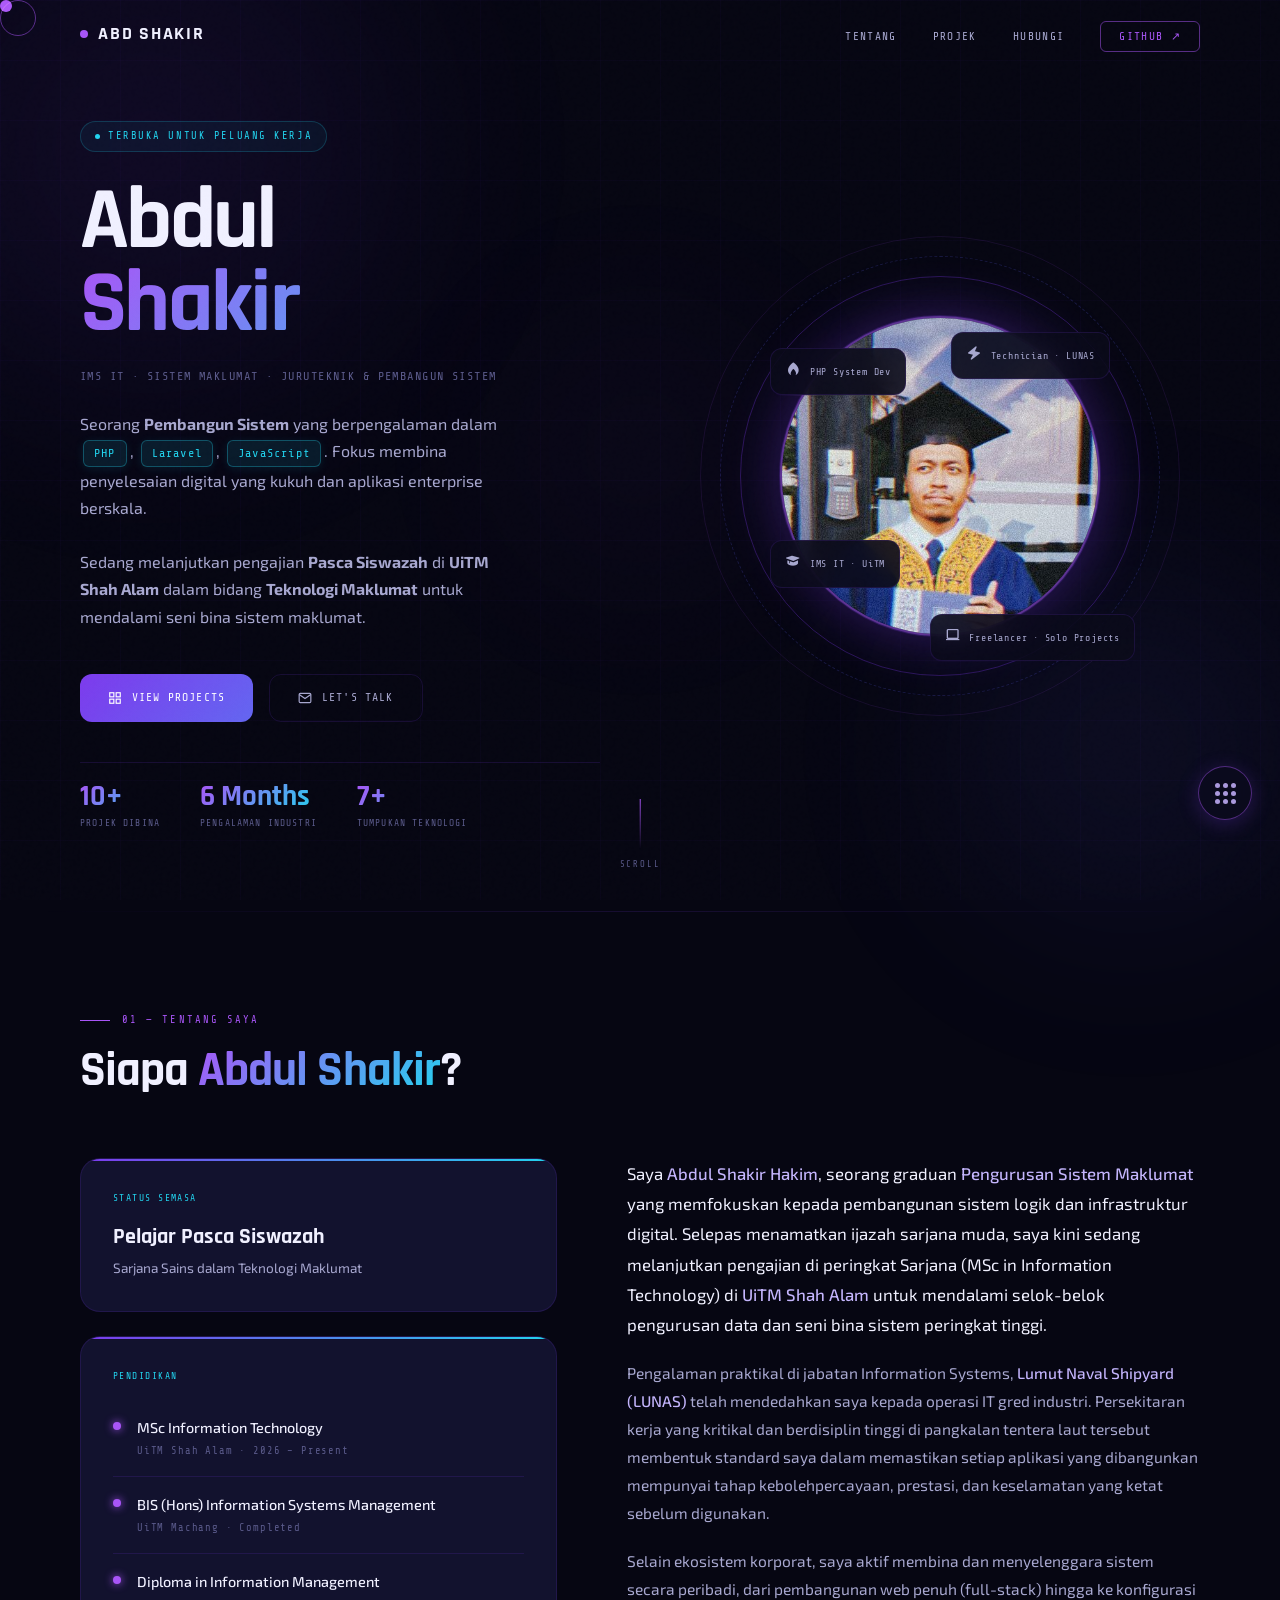
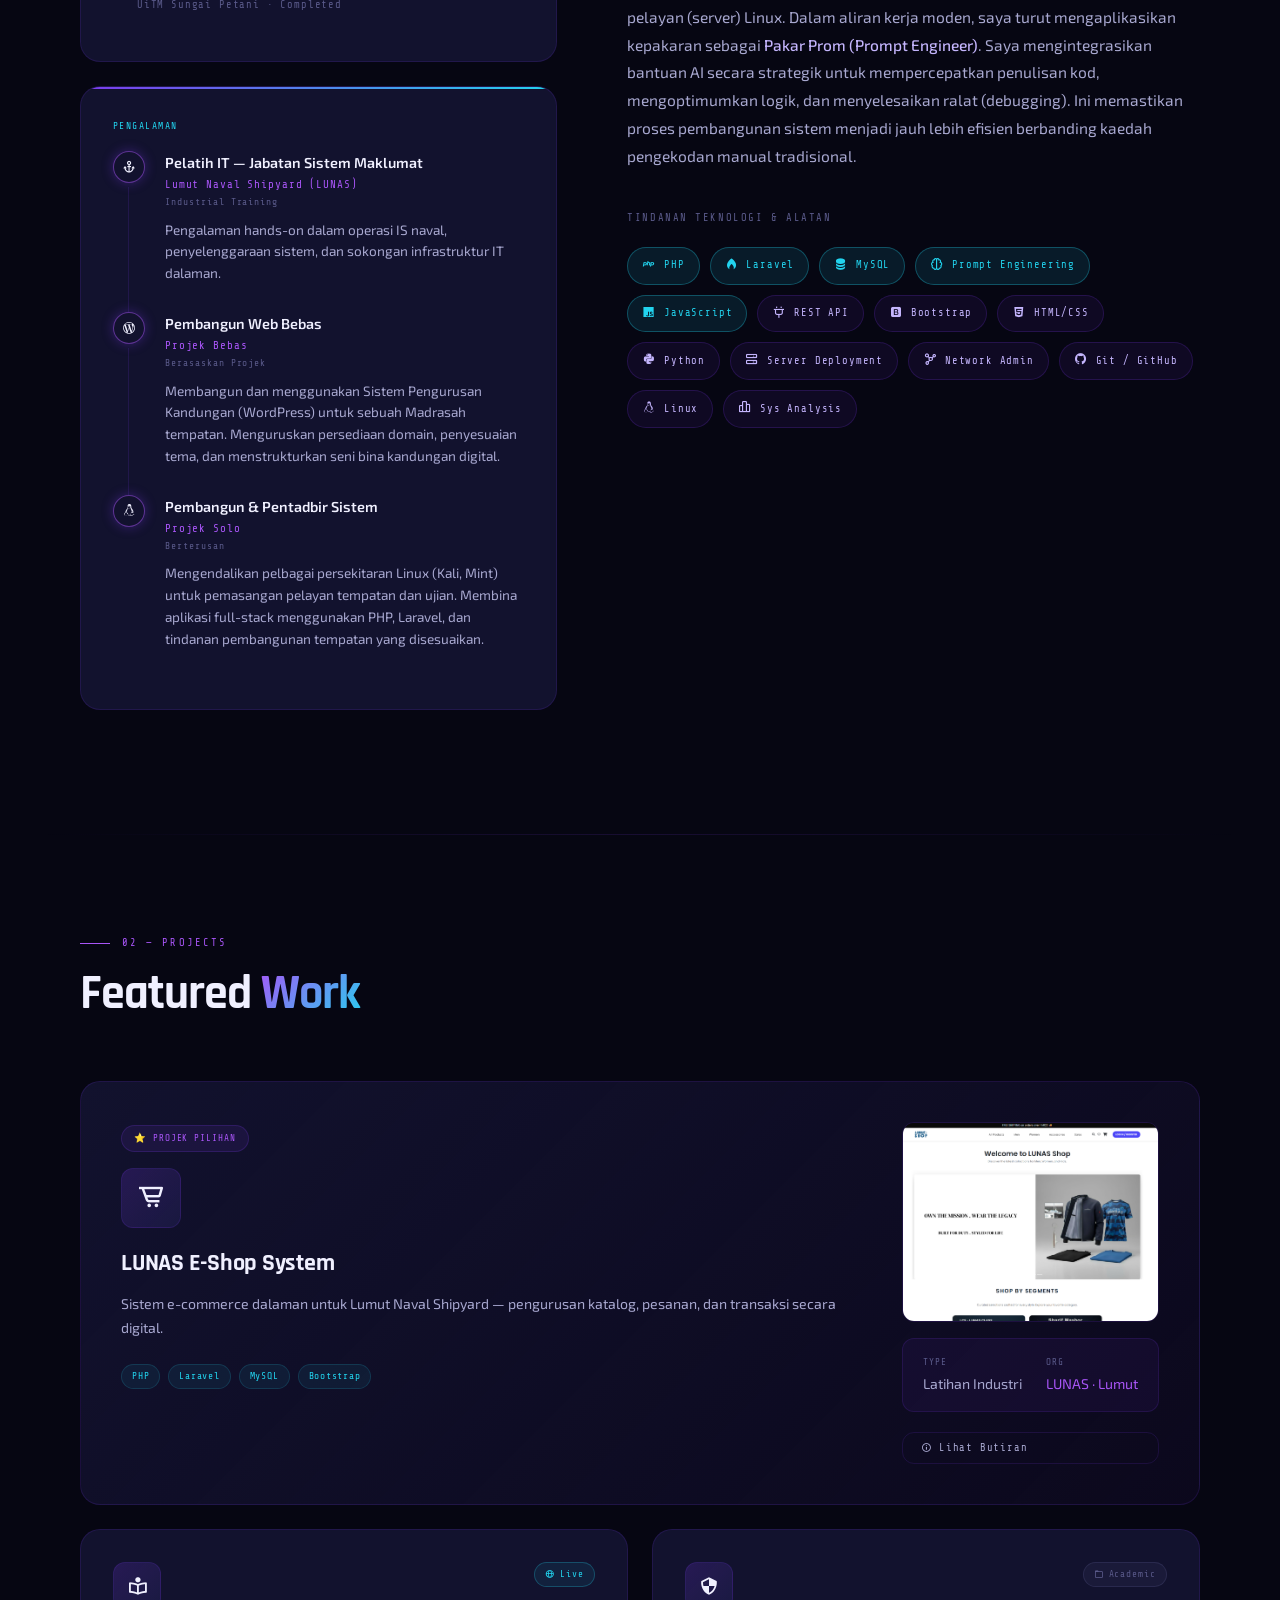
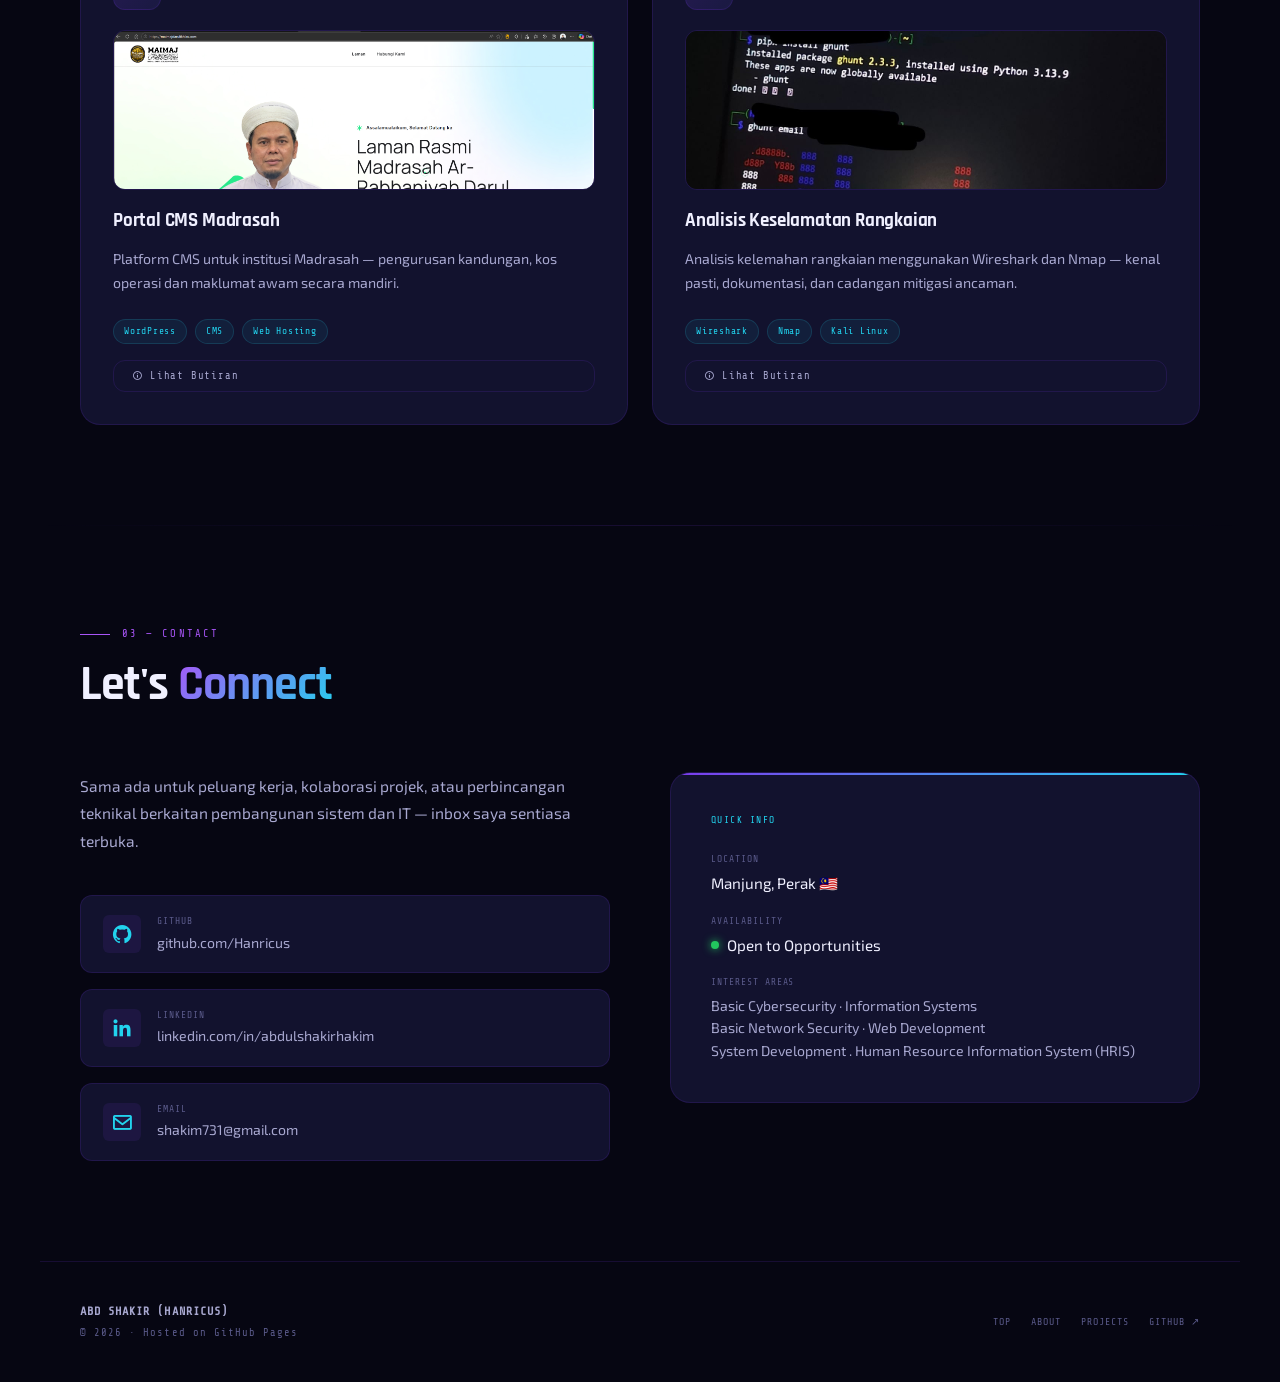
==== index.html @ 743b6e1f "still minor" ====
<!DOCTYPE html>
<html lang="ms">
<head>
  <meta charset="UTF-8" />
  <meta name="viewport" content="width=device-width, initial-scale=1.0" />
  <meta name="description" content="Abd Shakir — MSc IT Graduate, Information Systems Management." />
  <meta name="theme-color" content="#7c3aed" />

  <title>Abd Shakir | Portfolio</title>

  <!-- Fonts -->
  <link rel="preconnect" href="https://fonts.googleapis.com" />
  <link rel="preconnect" href="https://fonts.gstatic.com" crossorigin />
  <link href='https://unpkg.com/boxicons@2.1.4/css/boxicons.min.css' rel='stylesheet'>

  <!-- Stylesheet -->
  <link rel="stylesheet" href="css/style.css" />
</head>
<body>

  <!-- Custom Cursor -->
  <div class="cursor"         aria-hidden="true"></div>
  <div class="cursor-follower" aria-hidden="true"></div>

  <!-- Ambient Background -->
  <div class="bg-ambient" aria-hidden="true">
    <div class="orb orb-1"></div>
    <div class="orb orb-2"></div>
    <div class="orb orb-3"></div>
  </div>
  <div class="grid-lines" aria-hidden="true"></div>

  <!-- Particle Canvas -->
  <canvas id="particle-canvas"
          style="position:fixed;inset:0;pointer-events:none;z-index:0;opacity:0.6;"
          aria-hidden="true"></canvas>

  <div class="page-wrapper">

    <!-- ════════════════════════════════════════
         NAVIGATION
    ════════════════════════════════════════ -->
    <nav class="navbar" role="navigation" aria-label="Main navigation">
      <div class="nav-inner">

        <a href="#hero" class="nav-logo" aria-label="Abd Shakir — Home">
          <span class="nav-logo-dot" aria-hidden="true"></span>
          ABD SHAKIR
        </a>

        <button class="hamburger" aria-label="Toggle navigation" aria-expanded="false">
          <span></span><span></span><span></span>
        </button>

        <ul class="nav-links" role="list">
          <li><a href="#about" data-i18n="nav_about">About</a></li>
          <li><a href="#projects" data-i18n="nav_projects">Projects</a></li>
          <li><a href="#contact" data-i18n="nav_contact">Contact</a></li>
          <li>
            <a href="https://github.com/Hanricus"
               target="_blank"
               rel="noopener noreferrer"
               class="nav-cta">
              GitHub ↗
            </a>
          </li>
        </ul>

      </div>
    </nav>


    <!-- ════════════════════════════════════════
         HERO
    ════════════════════════════════════════ -->
    <section id="hero" class="hero" aria-labelledby="hero-name">
      <div class="hero-content">

        <!-- Left -->
        <div class="hero-left">
          <div class="hero-tag">
            <span class="hero-tag-dot" aria-hidden="true"></span>
            <span data-i18n="hero_tag">Available for opportunities</span>
          </div>

          <h1 class="hero-name" id="hero-name">
            <span class="hero-name-first">Abdul</span>
            <span class="hero-name-last">Shakir</span>
          </h1>

          <p class="hero-title" data-i18n="hero_title">
            IMS IT · <span>Information Systems</span> · Technician & System Developer
          </p>

          <p class="hero-desc" data-i18n="hero_desc">
            Dedicated <strong>System Developer</strong> specializing in 
            <span class="hero-tech-tag">PHP</span>,
            <span class="hero-tech-tag">Laravel</span>,
            <span class="hero-tech-tag">JavaScript</span>. 
            
            Focused on building robust digital solutions and scalable enterprise or any other applications. <br><br> 
            Currently pursuing <strong>Postgraduate</strong> studies at <strong>UiTM Shah Alam</strong> in <strong>Information Technology</strong> 
            to further expertise in strategic information architecture.
          </p>

          <div class="hero-actions">
            <a href="#projects" class="btn-primary">
              <svg width="14" height="14" viewBox="0 0 24 24" fill="none"
                   stroke="currentColor" stroke-width="2" aria-hidden="true">
                <rect x="3" y="3" width="7" height="7"/><rect x="14" y="3" width="7" height="7"/>
                <rect x="14" y="14" width="7" height="7"/><rect x="3" y="14" width="7" height="7"/>
              </svg>
              <span>View Projects</span>
            </a>
            <a href="#contact" class="btn-outline">
              <svg width="14" height="14" viewBox="0 0 24 24" fill="none"
                   stroke="currentColor" stroke-width="2" aria-hidden="true">
                <path d="M4 4h16c1.1 0 2 .9 2 2v12c0 1.1-.9 2-2 2H4c-1.1 0-2-.9-2-2V6c0-1.1.9-2 2-2z"/>
                <polyline points="22,6 12,13 2,6"/>
              </svg>
              Let's Talk
            </a>
          </div>

          <!-- Stats -->
          <div class="hero-stats">
            <div class="stat-item">
              <div class="stat-value"
                  data-count="10"
                  data-suffix="+">0</div>
              <div class="stat-label" data-i18n="stat_projects">Projects Built</div>
            </div>
            <div class="stat-item">
              <div class="stat-value"
                  data-count="6"
                  data-suffix=" Months">0</div>
              <div class="stat-label" data-i18n="stat_exp">Industry Exp.</div>
            </div>
            <div class="stat-item">
              <div class="stat-value"
                  data-count="7"
                  data-suffix="+">0</div>
              <div class="stat-label" data-i18n="stat_stacks">Tech Stacks</div>
            </div>
          </div>
        </div>

        <!-- Right — Avatar -->
        <div class="hero-right" aria-hidden="true">
          <div class="avatar-wrapper">

            <div class="avatar-glow"></div>
            <div class="avatar-rings">
              <div class="avatar-ring avatar-ring-1"></div>
              <div class="avatar-ring avatar-ring-2"></div>
              <div class="avatar-ring avatar-ring-3"></div>
            </div>

            <div class="avatar-frame">
              <img src="images/Shakir.jpg" alt="Abd Shakir" class="avatar-img" />

            </div>

            <!-- Floating badges -->
            <div class="avatar-badge badge-top-right">
              <span class="avatar-badge-icon"><i class='bx bxs-zap'></i></span> Technician · LUNAS
            </div>

            <div class="avatar-badge badge-bottom-left">
              <span class="avatar-badge-icon"><i class='bx bxs-graduation'></i></span> IMS IT · UiTM
            </div>

            <div class="avatar-badge badge-bottom-right">
              <span class="avatar-badge-icon"><i class='bx bx-laptop'></i></span> Freelancer · Solo Projects
            </div>

            <div class="avatar-badge badge-top-left">
              <span class="avatar-badge-icon"><i class='bx bxs-flame'></i></span> PHP System Dev
            </div>

          </div>
        </div>

      </div>

      <!-- Scroll cue -->
      <div class="scroll-indicator" aria-hidden="true">
        <div class="scroll-line"></div>
        <span class="scroll-text">Scroll</span>
      </div>
    </section>


    <!-- ════════════════════════════════════════
         ABOUT
    ════════════════════════════════════════ -->
    <div class="divider" aria-hidden="true"></div>

    <section id="about" class="section" aria-labelledby="about-title">
      <div class="section-header reveal">
        <div class="section-tag" data-i18n="section_about_tag">01 — About Me</div>
        <h2 class="section-title" data-i18n="section_about_title" id="about-title">
          Who is Me? <span>Abdul Shakir</span>?
        </h2>
      </div>

      <div class="about-grid">

        <!-- Identity & Education -->
        <div class="about-identity reveal reveal-delay-1">

          <div class="identity-card">
            <div class="identity-label" data-i18n="about_status_label">Current Status</div>
            <div class="identity-value" data-i18n="about_status_value">Postgraduate Student</div>
            <div class="identity-sub" data-i18n="about_status_sub">Master of Science in Information Technology</div>
          </div>

          <div class="identity-card">
            <div class="identity-label" data-i18n="about_edu_label">Education</div>
            <ul class="edu-list">
              <li class="edu-item">
                <div class="edu-dot"></div>
                <div>
                  <div class="edu-degree">MSc Information Technology</div>
                  <div class="edu-school">UiTM Shah Alam · 2026 – Present</div>
                </div>
              </li>
              <li class="edu-item">
                <div class="edu-dot"></div>
                <div>
                  <div class="edu-degree">BIS (Hons) Information Systems Management</div>
                  <div class="edu-school">UiTM Machang · Completed</div>
                </div>
              </li>
              <li class="edu-item">
                <div class="edu-dot"></div>
                <div>
                  <div class="edu-degree">Diploma in Information Management</div>
                  <div class="edu-school">UiTM Sungai Petani · Completed</div>
                </div>
              </li>
            </ul>
          </div>

          <!-- Experience -->
          <div class="identity-card">
            <div class="identity-label" data-i18n="about_exp_label">Experience</div>

            <div class="exp-item">
              <div class="exp-icon-wrap"><i class='bx bx-anchor'></i></div>
              <div class="exp-content">
                <div class="exp-role" data-i18n="exp1_role">IT Intern — Information Systems Dept.</div>
                <div class="exp-company">Lumut Naval Shipyard (LUNAS)</div>
                <div class="exp-duration">Industrial Training</div>
                <div class="exp-desc" data-i18n="exp1_desc">
                  Hands-on experience in naval IS operations, system maintenance, and internal IT infrastructure support.
                </div>
              </div>
            </div>

            <div class="exp-item">
              <div class="exp-icon-wrap"><i class='bx bxl-wordpress'></i></div>
              <div class="exp-content">
                <div class="exp-role" data-i18n="exp2_role">Freelance Web Developer</div>
                <div class="exp-company" data-i18n="exp2_company">Independent Project</div>
                <div class="exp-duration" data-i18n="exp2_duration">Project-Based</div>
                <div class="exp-desc" data-i18n="exp2_desc">
                  Developed and deployed a Content Management System (WordPress) for a local Madrasah. Managed domain setup, theme customization, and structured the digital content architecture.
                </div>
              </div>
            </div>

            <div class="exp-item">
              <div class="exp-icon-wrap"><i class='bx bxl-tux'></i></div>
              <div class="exp-content">
                <div class="exp-role" data-i18n="exp3_role">System Developer & Administrator</div>
                <div class="exp-company" data-i18n="exp3_company">Solo Projects</div>
                <div class="exp-duration" data-i18n="exp3_duration">Continuous</div>
                <div class="exp-desc" data-i18n="exp3_desc">
                  Operated various Linux environments (Kali, Mint) for local server deployment and testing. Built full-stack applications utilizing PHP, Laravel, and customized local development stacks.
                </div>
              </div>
            </div>

          </div>

        </div>

        <!-- Text & Skills -->
        <div class="about-text reveal reveal-delay-2">
          <p data-i18n="about_p1">
            Saya <strong>Abdul Shakir Hakim</strong>, seorang graduan <strong>Pengurusan Sistem Maklumat</strong> yang memfokuskan kepada pembangunan sistem logik dan infrastruktur digital. Selepas menamatkan ijazah sarjana muda, saya kini sedang melanjutkan pengajian di peringkat Sarjana (MSc in Information Technology) di <strong>UiTM Shah Alam</strong> untuk mendalami selok-belok pengurusan data dan seni bina sistem peringkat tinggi.
          </p>
          <p data-i18n="about_p2">
            Pengalaman praktikal di jabatan Information Systems, <strong>Lumut Naval Shipyard (LUNAS)</strong> telah mendedahkan saya kepada operasi IT gred industri. Persekitaran kerja yang kritikal dan berdisiplin tinggi di pangkalan tentera laut tersebut membentuk standard saya dalam memastikan setiap aplikasi yang dibangunkan mempunyai tahap kebolehpercayaan, prestasi, dan keselamatan yang ketat sebelum digunakan.
          </p>
          <p data-i18n="about_p3">
            Selain ekosistem korporat, saya aktif membina dan menyelenggara sistem secara peribadi, dari pembangunan web penuh (full-stack) hingga ke konfigurasi pelayan (server) Linux. Dalam aliran kerja moden, saya turut mengaplikasikan kepakaran sebagai <strong>Pakar Prom (Prompt Engineer)</strong>. Saya mengintegrasikan bantuan AI secara strategik untuk mempercepatkan penulisan kod, mengoptimumkan logik, dan menyelesaikan ralat (debugging). Ini memastikan proses pembangunan sistem menjadi jauh lebih efisien berbanding kaedah pengekodan manual tradisional.
          </p>
        

          <div class="skills-block">
            <div class="skills-title" data-i18n="skills_title">Tech Stack &amp; Tools</div>
            <div class="skills-grid">
              <span class="skill-pill highlight" data-level="89" data-desc="Native backend coding, session handling, form processing, dan troubleshooting guna error_reporting."><span class="skill-pill-icon"><i class='bx bxl-php'></i></span>PHP</span>
              
              <span class="skill-pill highlight" data-level="85" data-desc="MVC architecture, routing, migrations, dan debugging sistem secara terperinci membaca fail laravel.log."><span class="skill-pill-icon"><i class='bx bxs-flame'></i></span>Laravel</span>
              
              <span class="skill-pill highlight" data-level="82" data-desc="Table design, raw SQL queries, pengurusan phpMyAdmin, dan penyelesaian isu database connection."><span class="skill-pill-icon"><i class='bx bxs-data'></i></span>MySQL</span>
              
              <span class="skill-pill highlight" data-level="90" data-desc="Menggunakan AI untuk menjana kod, mencari punca ralat (debugging), dan mempercepatkan proses development."><span class="skill-pill-icon"><i class='bx bx-brain'></i></span>Prompt Engineering</span>
              
              <span class="skill-pill highlight" data-level="67" data-desc="Client-side scripting, form validation, AJAX, dan debug ralat DOM melalui browser console."><span class="skill-pill-icon"><i class='bx bxl-javascript'></i></span>JavaScript</span>

              <span class="skill-pill" data-level="54" data-desc="Test endpoint guna Postman, handle output JSON, dan troubleshoot isu API connection/response."><span class="skill-pill-icon"><i class='bx bx-plug'></i></span>REST API</span>
              
              <span class="skill-pill" data-level="72" data-desc="Rapid UI prototyping guna grid system, pre-built components, dan override default class CSS."><span class="skill-pill-icon"><i class='bx bxl-bootstrap'></i></span>Bootstrap</span>
              
              <span class="skill-pill" data-level="80" data-desc="Page structuring, UI styling, dan selesaikan masalah layout website menggunakan Inspect Element."><span class="skill-pill-icon"><i class='bx bxl-html5'></i></span>HTML/CSS</span>
              
              <span class="skill-pill" data-level="66" data-desc="Basic scripting untuk simple automation, data handling, dan menyelesaikan syntax errors."><span class="skill-pill-icon"><i class='bx bxl-python'></i></span>Python</span>
              
              <span class="skill-pill" data-level="70" data-desc="Manage hosting (cPanel/FTP), setup live database, upload file projek, dan fix live server error."><span class="skill-pill-icon"><i class='bx bx-server'></i></span>Server Deployment</span>
              
              <span class="skill-pill" data-level="68" data-desc="Physical setup (crimping kabel RJ45), guna network cable tester, ping test, dan troubleshoot LAN/IP."><span class="skill-pill-icon"><i class='bx bx-network-chart'></i></span>Network Admin</span>
              
              <span class="skill-pill" data-level="76" data-desc="Push/pull code, clone repo projek, urus branch, dan track sejarah perubahan kod sistem."><span class="skill-pill-icon"><i class='bx bxl-github'></i></span>Git / GitHub</span>
              
              <span class="skill-pill" data-level="33" data-desc="Navigasi CLI (Kali/Mint), urus file permissions (chmod), run command asas, dan semak system logs."><span class="skill-pill-icon"><i class='bx bxl-tux'></i></span>Linux</span>
              
              <span class="skill-pill" data-level="61" data-desc="Kumpul requirement, sketch system flow, dan rancang struktur asas database sebelum mula coding."><span class="skill-pill-icon"><i class='bx bx-bar-chart-alt-2'></i></span>Sys Analysis</span>
            </div>

            <div class="skill-detail" id="skill-detail" aria-live="polite">
              <div class="skill-detail-header">
                <span class="skill-detail-name" id="skill-detail-name"></span>
                <span class="skill-detail-pct" id="skill-detail-pct"></span>
              </div>
              <div class="skill-bar-track">
                <div class="skill-bar-fill" id="skill-bar-fill"></div>
              </div>
              <p class="skill-detail-desc" id="skill-detail-desc"></p>
            </div>
          </div>
        </div>

      </div>
    </section>


    <!-- ════════════════════════════════════════
         PROJECTS
    ════════════════════════════════════════ -->
    <div class="divider" aria-hidden="true"></div>

    <section id="projects" class="section" aria-labelledby="projects-title">
      <div class="section-header reveal">
        <div class="section-tag">02 — Projects</div>
        <h2 class="section-title" id="projects-title">Featured <span>Work</span></h2>
      </div>

      <div class="projects-grid">

        <article class="project-card featured reveal" data-project="lunas">
          <div class="featured-left">
            <div class="featured-badge" data-i18n="featured_badge"><i class='bx bxs-star'></i> Featured Project</div>
            <div class="project-header" style="margin-bottom:16px">
              <div class="project-icon" style="font-size:1.8rem"><i class='bx bx-cart-alt'></i></div>
            </div>
            <h3 class="project-title" data-i18n="proj_lunas_title">LUNAS E-Shop System</h3>
            <p class="project-desc" data-i18n="proj_lunas_desc">Sistem e-commerce dalaman untuk Lumut Naval Shipyard — pengurusan katalog, pesanan, dan transaksi secara digital.</p>
            <div class="project-tags">
              <span class="tag">PHP</span>
              <span class="tag">Laravel</span>
              <span class="tag">MySQL</span>
              <span class="tag">Bootstrap</span>
            </div>
          </div>
          <div class="featured-right">
            <div class="project-image-wrapper">
              <img src="images/lunas-eshop.png" alt="LUNAS E-Shop" class="project-screenshot">
            </div>
            <div class="proj-meta-box">
              <div class="proj-meta-item">
                <span class="proj-meta-label">Type</span>
                <span class="proj-meta-val" data-i18n="proj_lunas_meta_type">Industrial Internship</span>
              </div>
              <div class="proj-meta-item">
                <span class="proj-meta-label">Org</span>
                <span class="proj-meta-val" style="color:var(--accent-purple)" data-i18n="proj_lunas_meta_org">LUNAS · Lumut</span>
              </div>
            </div>
            <button class="proj-detail-btn" data-project="lunas"><i class='bx bx-info-circle'></i> <span data-i18n="proj_detail_btn">View Details</span></button>
          </div>
        </article>

        <article class="project-card reveal reveal-delay-1" data-project="madrasah">
          <div class="project-header">
            <div class="project-icon"><i class='bx bx-book-reader'></i></div>
            <span class="proj-status online"><i class='bx bx-globe'></i> Live</span>
          </div>
          <div class="project-image-wrapper-small">
            <img src="images/madrasah-melaka.png" alt="Madrasah Website" class="project-screenshot">
          </div>
          <h3 class="project-title" data-i18n="proj_madrasah_title">Madrasah CMS Portal</h3>
          <p class="project-desc" data-i18n="proj_madrasah_desc">Platform CMS untuk institusi Madrasah — pengurusan kandungan, kos operasi dan maklumat awam secara mandiri.</p>
          <div class="project-tags">
            <span class="tag">WordPress</span>
            <span class="tag">CMS</span>
            <span class="tag">Web Hosting</span>
          </div>
          <button class="proj-detail-btn" data-project="madrasah" style="margin-top:16px">
            <i class='bx bx-info-circle'></i> <span data-i18n="proj_detail_btn">View Details</span>
          </button>
        </article>

        <article class="project-card reveal reveal-delay-2" data-project="netsec">
          <div class="project-header">
            <div class="project-icon"><i class='bx bx-shield-quarter'></i></div>
            <span class="proj-status offline"><i class='bx bx-folder'></i> Academic</span>
          </div>
          <div class="project-image-wrapper-small">
            <img src="images/linux1.jpg" alt="Network Analysis" class="project-screenshot">
          </div>
          <h3 class="project-title" data-i18n="proj_netsec_title">Network Security Analysis</h3>
          <p class="project-desc" data-i18n="proj_netsec_desc">Analisis kelemahan rangkaian menggunakan Wireshark dan Nmap — kenal pasti, dokumentasi, dan cadangan mitigasi ancaman.</p>
          <div class="project-tags">
            <span class="tag">Wireshark</span>
            <span class="tag">Nmap</span>
            <span class="tag">Kali Linux</span>
          </div>
          <button class="proj-detail-btn" data-project="netsec" style="margin-top:16px">
            <i class='bx bx-info-circle'></i> <span data-i18n="proj_detail_btn">View Details</span>
          </button>
        </article>

      </div>
    </section>

    <!-- PROJECT MODAL OVERLAY -->
    <div id="proj-modal" class="proj-modal-overlay" role="dialog" aria-modal="true" aria-labelledby="modal-title">
      <div class="proj-modal-box">
        <button class="proj-modal-close" id="proj-modal-close" aria-label="Close"><i class='bx bx-x'></i></button>

        <div class="proj-modal-header">
          <div class="proj-modal-icon" id="modal-icon"></div>
          <div>
            <div class="proj-modal-badge" id="modal-badge"></div>
            <h3 class="proj-modal-title" id="modal-title"></h3>
            <div class="proj-modal-org" id="modal-org"></div>
          </div>
        </div>

        <!-- Image Slider -->
        <div class="proj-slider-wrap">
          <div class="proj-slider" id="proj-slider"></div>
          <button class="proj-slider-btn prev" id="slider-prev" aria-label="Previous"><i class='bx bx-chevron-left'></i></button>
          <button class="proj-slider-btn next" id="slider-next" aria-label="Next"><i class='bx bx-chevron-right'></i></button>
          <div class="proj-slider-dots" id="slider-dots"></div>
        </div>

        <p class="proj-modal-desc" id="modal-desc"></p>

        <div class="proj-modal-tags" id="modal-tags"></div>

        <div class="proj-modal-links" id="modal-links"></div>
      </div>
    </div>
    </section>


    <!-- ════════════════════════════════════════
         CONTACT
    ════════════════════════════════════════ -->
    <div class="divider" aria-hidden="true"></div>

    <section id="contact" class="section" aria-labelledby="contact-title">
      <div class="section-header reveal">
        <div class="section-tag">03 — Contact</div>
        <h2 class="section-title" id="contact-title">
          Let's <span>Connect</span>
        </h2>
      </div>

      <div class="contact-wrapper">

        <div class="contact-info reveal reveal-delay-1">
          <p class="contact-desc" data-i18n="contact_desc">
            Sama ada untuk peluang kerja, kolaborasi projek, atau perbincangan teknikal berkaitan pembangunan sistem dan IT — inbox saya sentiasa terbuka.
          </p>

          <div class="contact-links">
            <a href="https://github.com/Hanricus"
              target="_blank"
              rel="noopener noreferrer"
              class="contact-link">
              <div class="contact-link-icon"><i class='bx bxl-github'></i></div>
              <div class="contact-link-text">
                <div class="contact-link-label">GitHub</div>
                <div class="contact-link-value">github.com/Hanricus</div>
              </div>
            </a>

            <a href="https://www.linkedin.com/in/abdulshakirhakim"
              target="_blank"
              rel="noopener noreferrer"
              class="contact-link">
              <div class="contact-link-icon"><i class='bx bxl-linkedin'></i></div>
              <div class="contact-link-text">
                <div class="contact-link-label">LinkedIn</div>
                <div class="contact-link-value">linkedin.com/in/abdulshakirhakim</div>
              </div>
            </a>

            <a href="mailto:shakim731@gmail.com" class="contact-link">
              <div class="contact-link-icon"><i class='bx bx-envelope'></i></div>
              <div class="contact-link-text">
                <div class="contact-link-label">Email</div>
                <div class="contact-link-value">shakim731@gmail.com</div>
              </div>
            </a>
          </div>
        </div>

        <!-- Info Card -->
        <div class="reveal reveal-delay-2"
             style="background:var(--bg-card);border:1px solid var(--border-subtle);
                    border-radius:var(--radius-lg);padding:40px;position:relative;overflow:hidden;">
          <div style="position:absolute;top:0;left:0;right:0;height:2px;
                      background:linear-gradient(90deg,var(--accent-violet),var(--accent-cyan))"></div>

          <div style="font-family:var(--font-mono);font-size:0.6rem;letter-spacing:.15em;
                      text-transform:uppercase;color:var(--accent-cyan);margin-bottom:24px">
            Quick Info
          </div>

          <div style="display:flex;flex-direction:column;gap:18px">
            <div>
              <div style="font-family:var(--font-mono);font-size:0.6rem;letter-spacing:.1em;
                           text-transform:uppercase;color:var(--text-muted);margin-bottom:4px">Location</div>
              <div style="color:var(--text-primary);font-size:.95rem">Manjung, Perak 🇲🇾</div>
            </div>
            <div>
              <div style="font-family:var(--font-mono);font-size:0.6rem;letter-spacing:.1em;
                           text-transform:uppercase;color:var(--text-muted);margin-bottom:4px">Availability</div>
              <div style="display:flex;align-items:center;gap:8px;">
                <span style="display:inline-block;width:8px;height:8px;border-radius:50%;
                              background:#22c55e;box-shadow:0 0 8px #22c55e;animation:pulse-dot 2s infinite"></span>
                <span style="color:var(--text-primary);font-size:.95rem">Open to Opportunities</span>
              </div>
            </div>
            <div>
              <div style="font-family:var(--font-mono);font-size:0.6rem;letter-spacing:.1em;
                           text-transform:uppercase;color:var(--text-muted);margin-bottom:4px">Interest Areas</div>
              <div style="color:var(--text-secondary);font-size:.88rem;line-height:1.6">
                Basic Cybersecurity · Information Systems<br/>
                Basic Network Security · Web Development <br/>
                System Development . Human Resource Information System (HRIS)
              </div>
            </div>
          </div>
        </div>

      </div>
    </section>


    <!-- ════════════════════════════════════════
         FOOTER
    ════════════════════════════════════════ -->
    <footer class="footer" role="contentinfo">
      <div class="footer-left">
        <strong>ABD SHAKIR (HANRICUS)</strong>
        &copy; 2026 · Hosted on GitHub Pages
      </div>
      <div class="footer-right">
        <a href="#hero"     class="footer-link">Top</a>
        <a href="#about"    class="footer-link">About</a>
        <a href="#projects" class="footer-link">Projects</a>
        <a href="https://github.com/Hanricus"
           target="_blank"
           rel="noopener noreferrer"
           class="footer-link">GitHub ↗</a>
      </div>
    </footer>

  </div><!-- end page-wrapper -->

  <!-- JavaScript -->
  <script src="js/main.js" defer></script>
  <script src="js/translator.js" defer></script>
</body>
</html>
---- css/style.css ----
/* ============================================
   ABD SHAKIR — Portfolio Stylesheet
   Author: Abd Shakir (Hanricus)
   ============================================ */

@import url('https://fonts.googleapis.com/css2?family=Share+Tech+Mono&family=Rajdhani:wght@400;500;600;700&family=Exo+2:ital,wght@0,300;0,400;0,500;0,600;1,300&display=swap');

/* ── ROOT VARIABLES ─────────────────────────── */
:root {
  --bg-void:        #060612;
  --bg-deep:        #0a0a1a;
  --bg-surface:     #0f0f2a;
  --bg-card:        #12122e;
  --bg-card-hover:  #181840;

  --accent-violet:  #7c3aed;
  --accent-purple:  #a855f7;
  --accent-indigo:  #6366f1;
  --accent-cyan:    #22d3ee;
  --accent-glow:    rgba(124, 58, 237, 0.35);
  --accent-glow2:   rgba(99, 102, 241, 0.2);

  --text-primary:   #f0f0ff;
  --text-secondary: #a8a8d0;
  --text-muted:     #5a5a8a;
  --text-accent:    #c4b5fd;

  --border-subtle:  rgba(124, 58, 237, 0.15);
  --border-active:  rgba(168, 85, 247, 0.5);

  --font-display:   'Rajdhani', sans-serif;
  --font-mono:      'Share Tech Mono', monospace;
  --font-body:      'Exo 2', sans-serif;

  --radius-sm:  6px;
  --radius-md:  12px;
  --radius-lg:  20px;
  --radius-xl:  32px;

  --transition: 0.3s cubic-bezier(0.4, 0, 0.2, 1);
  --transition-slow: 0.6s cubic-bezier(0.4, 0, 0.2, 1);
}

/* ── RESET & BASE ───────────────────────────── */
*, *::before, *::after {
  box-sizing: border-box;
  margin: 0;
  padding: 0;
}

html {
  scroll-behavior: smooth;
  scrollbar-width: thin;
  scrollbar-color: var(--accent-violet) var(--bg-deep);
}

::-webkit-scrollbar { width: 4px; }
::-webkit-scrollbar-track { background: var(--bg-deep); }
::-webkit-scrollbar-thumb { background: var(--accent-violet); border-radius: 2px; }

body {
  font-family: var(--font-body);
  background-color: var(--bg-void);
  color: var(--text-primary);
  line-height: 1.6;
  overflow-x: hidden;
  cursor: none;
}

/* ── CUSTOM CURSOR ──────────────────────────── */

a, button, .project-card, label, select, input,
.a11y-toggle, .a11y-slider, .a11y-font-slider {
  cursor: none;
}

.cursor {
  position: fixed;
  width: 12px;
  height: 12px;
  background: var(--accent-purple);
  border-radius: 50%;
  pointer-events: none;
  z-index: 99999;
  transition: transform 0.15s ease, opacity 0.3s;
  mix-blend-mode: screen;
  
}

.cursor-follower {
  position: fixed;
  width: 36px;
  height: 36px;
  border: 1.5px solid rgba(168, 85, 247, 0.5);
  border-radius: 50%;
  pointer-events: none;
  z-index: 99998;
  transition: transform 0.4s cubic-bezier(0.17, 0.67, 0.83, 0.67), opacity 0.3s;
}

.cursor.clicked { transform: scale(2); }
a:hover ~ .cursor, button:hover ~ .cursor { transform: scale(1.5); }

/* ── NOISE OVERLAY ──────────────────────────── */
body::before {
  content: '';
  position: fixed;
  inset: 0;
  background-image: url("data:image/svg+xml,%3Csvg viewBox='0 0 256 256' xmlns='http://www.w3.org/2000/svg'%3E%3Cfilter id='noise'%3E%3CfeTurbulence type='fractalNoise' baseFrequency='0.9' numOctaves='4' stitchTiles='stitch'/%3E%3C/filter%3E%3Crect width='100%25' height='100%25' filter='url(%23noise)' opacity='0.04'/%3E%3C/svg%3E");
  pointer-events: none;
  z-index: 1000;
  opacity: 0.4;
}

/* ── AMBIENT BACKGROUND ─────────────────────── */
.bg-ambient {
  position: fixed;
  inset: 0;
  pointer-events: none;
  z-index: 0;
}

.orb {
  position: absolute;
  border-radius: 50%;
  filter: blur(100px);
  opacity: 0.12;
  animation: drift 20s ease-in-out infinite;
}

.orb-1 {
  width: 700px; height: 700px;
  background: radial-gradient(circle, #7c3aed, transparent 70%);
  top: -200px; left: -200px;
  animation-delay: 0s;
}

.orb-2 {
  width: 500px; height: 500px;
  background: radial-gradient(circle, #6366f1, transparent 70%);
  bottom: -100px; right: -100px;
  animation-delay: -7s;
}

.orb-3 {
  width: 400px; height: 400px;
  background: radial-gradient(circle, #a855f7, transparent 70%);
  top: 50%; left: 50%;
  transform: translate(-50%, -50%);
  animation-delay: -14s;
  opacity: 0.06;
}

@keyframes drift {
  0%, 100% { transform: translate(0, 0) scale(1); }
  33%  { transform: translate(40px, -30px) scale(1.05); }
  66%  { transform: translate(-30px, 40px) scale(0.97); }
}

/* ── GRID LINES ─────────────────────────────── */
.grid-lines {
  position: fixed;
  inset: 0;
  pointer-events: none;
  z-index: 0;
  background-image:
    linear-gradient(rgba(124,58,237,0.03) 1px, transparent 1px),
    linear-gradient(90deg, rgba(124,58,237,0.03) 1px, transparent 1px);
  background-size: 60px 60px;
}

/* ── PAGE WRAPPER ───────────────────────────── */
.page-wrapper {
  position: relative;
  z-index: 1;
  min-height: 100vh;
}

/* ── OVERFLOW FIX (mobile horizontal scroll) ── */
html, body {
  overflow-x: hidden;
  max-width: 100%;
}

.page-wrapper {
  position: relative;
  z-index: 1;
  min-height: 100vh;
  overflow-x: hidden; /* tambah ni */
}

/* ── NAVIGATION ─────────────────────────────── */
.navbar {
  position: fixed;
  top: 0;
  left: 0;
  right: 0;
  z-index: 100;
  padding: 20px 0;
  transition: var(--transition);
}

.navbar.scrolled {
  background: rgba(6, 6, 18, 0.85);
  backdrop-filter: blur(20px);
  -webkit-backdrop-filter: blur(20px);
  border-bottom: 1px solid var(--border-subtle);
  padding: 14px 0;
}

.nav-inner {
  max-width: 1200px;
  margin: 0 auto;
  padding: 0 40px;
  display: flex;
  justify-content: space-between;
  align-items: center;
}

.nav-logo {
  font-family: var(--font-display);
  font-weight: 800;
  font-size: 1.1rem;
  letter-spacing: 0.1em;
  text-decoration: none;
  color: var(--text-primary);
  display: flex;
  align-items: center;
  gap: 10px;
}

.nav-logo-dot {
  width: 8px; height: 8px;
  background: var(--accent-purple);
  border-radius: 50%;
  display: inline-block;
  animation: pulse-dot 2s ease-in-out infinite;
}

@keyframes pulse-dot {
  0%, 100% { box-shadow: 0 0 0 0 rgba(168,85,247,0.7); }
  50%       { box-shadow: 0 0 0 6px rgba(168,85,247,0); }
}

.nav-links {
  display: flex;
  align-items: center;
  gap: 36px;
  list-style: none;
}

.nav-links a {
  font-family: var(--font-mono);
  font-size: 0.7rem;
  letter-spacing: 0.12em;
  text-transform: uppercase;
  color: var(--text-secondary);
  text-decoration: none;
  position: relative;
  transition: color var(--transition);
}

.nav-links a::after {
  content: '';
  position: absolute;
  bottom: -4px;
  left: 0; right: 100%;
  height: 1px;
  background: var(--accent-purple);
  transition: right var(--transition);
}

.nav-links a:hover { color: var(--text-primary); }
.nav-links a:hover::after { right: 0; }

.nav-cta {
  font-family: var(--font-mono);
  font-size: 0.7rem;
  letter-spacing: 0.1em;
  text-transform: uppercase;
  color: var(--accent-purple) !important;
  border: 1px solid var(--border-active);
  padding: 8px 18px;
  border-radius: var(--radius-sm);
  transition: background var(--transition), box-shadow var(--transition) !important;
}

.nav-cta:hover {
  background: rgba(168,85,247,0.1) !important;
  box-shadow: 0 0 20px var(--accent-glow);
}

.nav-cta::after { display: none !important; }

/* Hamburger */
.hamburger {
  display: none;
  flex-direction: column;
  gap: 5px;
  cursor: pointer;
  background: none;
  border: none;
  padding: 4px;
}

.hamburger span {
  display: block;
  width: 24px; height: 2px;
  background: var(--text-secondary);
  border-radius: 2px;
  transition: var(--transition);
}

/* ── HERO SECTION ───────────────────────────── */
.hero {
  min-height: 100vh;
  display: flex;
  align-items: center;
  padding: 120px 40px 80px;
  max-width: 1200px;
  margin: 0 auto;
  position: relative;
}

.hero-content {
  display: grid;
  grid-template-columns: 1fr 1fr;
  gap: 80px;
  align-items: center;
  width: 100%;
}

.hero-left { position: relative; }

.hero-tag {
  display: inline-flex;
  align-items: center;
  gap: 8px;
  font-family: var(--font-mono);
  font-size: 0.65rem;
  letter-spacing: 0.15em;
  text-transform: uppercase;
  color: var(--accent-cyan);
  border: 1px solid rgba(34, 211, 238, 0.2);
  padding: 6px 14px;
  border-radius: 100px;
  margin-bottom: 28px;
  background: rgba(34, 211, 238, 0.05);
  animation: fadeSlideUp 0.8s ease both;
}

.hero-tag-dot {
  width: 5px; height: 5px;
  background: var(--accent-cyan);
  border-radius: 50%;
  animation: pulse-cyan 2s ease-in-out infinite;
}

@keyframes pulse-cyan {
  0%, 100% { opacity: 1; }
  50% { opacity: 0.4; }
}

.hero-name {
  font-family: var(--font-display);
  font-size: clamp(3rem, 7vw, 5.5rem);
  font-weight: 800;
  line-height: 0.95;
  letter-spacing: -0.03em;
  margin-bottom: 20px;
  animation: fadeSlideUp 0.8s 0.1s ease both;
}

.hero-name-first { display: block; color: var(--text-primary); }
.hero-name-last  {
  display: block;
  background: linear-gradient(135deg, var(--accent-purple) 0%, var(--accent-cyan) 100%);
  -webkit-background-clip: text;
  -webkit-text-fill-color: transparent;
  background-clip: text;
}

.hero-title {
  font-family: var(--font-mono);
  font-size: 0.75rem;
  letter-spacing: 0.12em;
  text-transform: uppercase;
  color: var(--text-muted);
  margin-bottom: 24px;
  animation: fadeSlideUp 0.8s 0.2s ease both;
}

.hero-title span {
  color: var(--accent-purple);
}

.hero-desc {
  font-size: 1rem;
  color: var(--text-secondary);
  line-height: 1.7;
  max-width: 440px;
  margin-bottom: 44px;
  animation: fadeSlideUp 0.8s 0.3s ease both;
}

.hero-actions {
  display: flex;
  gap: 16px;
  flex-wrap: wrap;
  animation: fadeSlideUp 0.8s 0.4s ease both;
}

.btn-primary {
  display: inline-flex;
  align-items: center;
  gap: 10px;
  background: linear-gradient(135deg, var(--accent-violet), var(--accent-indigo));
  color: #fff;
  font-family: var(--font-mono);
  font-size: 0.72rem;
  letter-spacing: 0.1em;
  text-transform: uppercase;
  text-decoration: none;
  padding: 14px 28px;
  border-radius: var(--radius-md);
  border: none;
  cursor: none;
  transition: transform var(--transition), box-shadow var(--transition);
  position: relative;
  overflow: hidden;
}

.btn-primary::before {
  content: '';
  position: absolute;
  inset: 0;
  background: linear-gradient(135deg, var(--accent-purple), var(--accent-cyan));
  opacity: 0;
  transition: opacity var(--transition);
}

.btn-primary:hover {
  transform: translateY(-2px);
  box-shadow: 0 8px 30px rgba(124,58,237,0.4);
}

.btn-primary:hover::before { opacity: 1; }
.btn-primary span { position: relative; z-index: 1; }
.btn-primary svg { position: relative; z-index: 1; }

.btn-outline {
  display: inline-flex;
  align-items: center;
  gap: 10px;
  background: transparent;
  color: var(--text-secondary);
  font-family: var(--font-mono);
  font-size: 0.72rem;
  letter-spacing: 0.1em;
  text-transform: uppercase;
  text-decoration: none;
  padding: 14px 28px;
  border-radius: var(--radius-md);
  border: 1px solid var(--border-subtle);
  cursor: none;
  transition: color var(--transition), border-color var(--transition), box-shadow var(--transition), transform var(--transition);
}

.btn-outline:hover {
  color: var(--text-primary);
  border-color: var(--border-active);
  box-shadow: 0 0 20px var(--accent-glow);
  transform: translateY(-2px);
}

/* ── HERO RIGHT — AVATAR ────────────────────── */
.hero-right {
  display: flex;
  justify-content: center;
  align-items: center;
  animation: fadeSlideUp 0.8s 0.2s ease both;
}

.avatar-wrapper {
  position: relative;
  width: 320px;
  height: 320px;
}

.avatar-rings {
  position: absolute;
  inset: -40px;
  border-radius: 50%;
}

.avatar-ring {
  position: absolute;
  border-radius: 50%;
  border: 1px solid;
  animation: spin-ring linear infinite;
}

.avatar-ring-1 {
  inset: 0;
  border-color: rgba(124,58,237,0.3);
  animation-duration: 20s;
}

.avatar-ring-2 {
  inset: -20px;
  border-color: rgba(99,102,241,0.2);
  border-style: dashed;
  animation-duration: 30s;
  animation-direction: reverse;
}

.avatar-ring-3 {
  inset: -40px;
  border-color: rgba(168,85,247,0.1);
  animation-duration: 40s;
}

@keyframes spin-ring {
  from { transform: rotate(0deg); }
  to   { transform: rotate(360deg); }
}

.avatar-glow {
  position: absolute;
  inset: -20px;
  background: radial-gradient(circle, rgba(124,58,237,0.3) 0%, transparent 70%);
  border-radius: 50%;
  filter: blur(30px);
  animation: glow-pulse 3s ease-in-out infinite;
}

@keyframes glow-pulse {
  0%, 100% { opacity: 0.6; transform: scale(1); }
  50%       { opacity: 1;   transform: scale(1.08); }
}

.avatar-frame {
  position: relative;
  width: 100%;
  height: 100%;
  border-radius: 50%;
  overflow: hidden;
  border: 2px solid var(--border-active);
  box-shadow:
    0 0 0 1px rgba(124,58,237,0.2),
    0 0 60px rgba(124,58,237,0.3),
    inset 0 0 40px rgba(124,58,237,0.1);
  background: var(--bg-card);
}

.avatar-placeholder {
  width: 100%;
  height: 100%;
  display: flex;
  flex-direction: column;
  align-items: center;
  justify-content: center;
  gap: 12px;
  background: linear-gradient(145deg, #12122e, #1a1a40);
}

.avatar-placeholder-icon {
  font-size: 4rem;
  opacity: 0.6;
  filter: grayscale(1);
}

.avatar-placeholder-text {
  font-family: var(--font-mono);
  font-size: 0.6rem;
  color: var(--text-muted);
  letter-spacing: 0.15em;
  text-transform: uppercase;
  text-align: center;
}

.avatar-img {
  width: 100%;
  height: 100%;
  object-fit: cover;
  object-position: top;
}

/* Floating badges */
.avatar-badge {
  position: absolute;
  background: rgba(10,10,26,0.9);
  backdrop-filter: blur(10px);
  border: 1px solid var(--border-subtle);
  border-radius: var(--radius-md);
  padding: 10px 14px;
  display: flex;
  align-items: center;
  gap: 8px;
  font-family: var(--font-mono);
  font-size: 0.62rem;
  letter-spacing: 0.08em;
  color: var(--text-secondary);
  white-space: nowrap;
  animation: badge-float 4s ease-in-out infinite;
  z-index: 10; /* Tambahan: Pastikan berada di lapisan paling atas */
  width: max-content; /* Tambahan: Pastikan kotak ikut panjang teks */
}

.avatar-badge-icon { font-size: 1rem; }

/* ── KOORDINAT BADGE — overflow-safe ── */
.badge-top-right {
  top: 5%;
  right: -10px;
  animation-delay: 0s;
}

.badge-bottom-left {
  bottom: 15%;
  left: -10px;
  animation-delay: -2s;
}

.badge-bottom-right {
  bottom: -8%;
  right: -35px;
  animation-delay: -1s;
}

.badge-top-left {
  top: 10%;
  left: -10px;
  animation-delay: -3s;
}

@keyframes badge-float {
  0%, 100% { transform: translateY(0); }
  50%       { transform: translateY(-8px); }
}

/* ── HERO STATS ─────────────────────────────── */
.hero-stats {
  display: flex;
  gap: 40px;
  padding-top: 20px;
  border-top: 1px solid var(--border-subtle);
  margin-top: 40px;
  animation: fadeSlideUp 0.8s 0.5s ease both;
}


.stat-value {
  font-family: var(--font-display);
  font-size: 1.8rem;
  font-weight: 800;
  background: linear-gradient(135deg, var(--accent-purple), var(--accent-cyan));
  -webkit-background-clip: text;
  -webkit-text-fill-color: transparent;
  background-clip: text;
  line-height: 1;
}

.stat-label {
  font-family: var(--font-mono);
  font-size: 0.6rem;
  letter-spacing: 0.12em;
  text-transform: uppercase;
  color: var(--text-muted);
  margin-top: 4px;
}

/* ── SCROLL INDICATOR ───────────────────────── */
.scroll-indicator {
  position: absolute;
  bottom: 40px;
  left: 50%;
  transform: translateX(-50%);
  display: flex;
  flex-direction: column;
  align-items: center;
  gap: 8px;
  animation: fadeIn 1s 1s ease both;
}

.scroll-line {
  width: 1px;
  height: 50px;
  background: linear-gradient(to bottom, var(--accent-purple), transparent);
  animation: scroll-drop 2s ease-in-out infinite;
}

@keyframes scroll-drop {
  0%   { opacity: 0; transform: scaleY(0); transform-origin: top; }
  50%  { opacity: 1; transform: scaleY(1); }
  100% { opacity: 0; transform: scaleY(1); transform-origin: bottom; }
}

.scroll-text {
  font-family: var(--font-mono);
  font-size: 0.55rem;
  letter-spacing: 0.2em;
  text-transform: uppercase;
  color: var(--text-muted);
}

/* ── SECTION BASE ───────────────────────────── */
.section {
  padding: 100px 40px;
  max-width: 1200px;
  margin: 0 auto;
}

.section-header {
  margin-bottom: 60px;
}

.section-tag {
  font-family: var(--font-mono);
  font-size: 0.65rem;
  letter-spacing: 0.2em;
  text-transform: uppercase;
  color: var(--accent-purple);
  display: flex;
  align-items: center;
  gap: 12px;
  margin-bottom: 16px;
}

.section-tag::before {
  content: '';
  display: block;
  width: 30px;
  height: 1px;
  background: var(--accent-purple);
}

.section-title {
  font-family: var(--font-display);
  font-size: clamp(2rem, 4vw, 3rem);
  font-weight: 800;
  letter-spacing: -0.02em;
  line-height: 1.1;
  color: var(--text-primary);
}

.section-title span {
  background: linear-gradient(135deg, var(--accent-purple), var(--accent-cyan));
  -webkit-background-clip: text;
  -webkit-text-fill-color: transparent;
  background-clip: text;
}

/* ── DIVIDER ────────────────────────────────── */
.divider {
  max-width: 1200px;
  margin: 0 auto;
  padding: 0 40px;
  height: 1px;
  background: linear-gradient(90deg, transparent, var(--border-subtle), transparent);
}

/* ── ABOUT SECTION ──────────────────────────── */
.about-grid {
  display: grid;
  grid-template-columns: 1fr 1.2fr;
  gap: 70px;
  align-items: start;
}

.identity-card {
  background: var(--bg-card);
  border: 1px solid var(--border-subtle);
  border-radius: var(--radius-lg);
  padding: 32px;
  margin-bottom: 24px;
  position: relative;
  overflow: hidden;
  transition: border-color var(--transition), box-shadow var(--transition);
}

.identity-card::before {
  content: '';
  position: absolute;
  top: 0; left: 0; right: 0;
  height: 2px;
  background: linear-gradient(90deg, var(--accent-violet), var(--accent-cyan));
}

.identity-card:hover {
  border-color: var(--border-active);
  box-shadow: 0 8px 40px var(--accent-glow);
}

.identity-label {
  font-family: var(--font-mono);
  font-size: 0.6rem;
  letter-spacing: 0.15em;
  text-transform: uppercase;
  color: var(--accent-cyan);
  margin-bottom: 16px;
}

.identity-value {
  font-family: var(--font-display);
  font-size: 1.4rem;
  font-weight: 700;
  color: var(--text-primary);
  line-height: 1.3;
}

.identity-sub {
  font-size: 0.85rem;
  color: var(--text-secondary);
  margin-top: 6px;
}

.edu-list { list-style: none; }
.edu-item {
  display: flex;
  align-items: flex-start;
  gap: 16px;
  padding: 16px 0;
  border-bottom: 1px solid var(--border-subtle);
}

.edu-item:last-child { border-bottom: none; }

.edu-dot {
  width: 8px; height: 8px;
  border-radius: 50%;
  background: var(--accent-purple);
  margin-top: 6px;
  flex-shrink: 0;
  box-shadow: 0 0 8px var(--accent-purple);
}

.edu-degree {
  font-weight: 500;
  color: var(--text-primary);
  font-size: 0.9rem;
}

.edu-school {
  font-family: var(--font-mono);
  font-size: 0.65rem;
  letter-spacing: 0.08em;
  color: var(--text-muted);
  margin-top: 4px;
}

/* About text */
.about-text p {
  color: var(--text-secondary);
  line-height: 1.8;
  margin-bottom: 20px;
  font-size: 0.97rem;
}

.about-text p:first-child {
  font-size: 1.05rem;
  color: var(--text-primary);
}

.about-text strong {
  color: var(--text-accent);
  font-weight: 500;
}

/* Skills */
.skills-block {
  margin-top: 40px;
}

.skills-title {
  font-family: var(--font-mono);
  font-size: 0.65rem;
  letter-spacing: 0.15em;
  text-transform: uppercase;
  color: var(--text-muted);
  margin-bottom: 20px;
}

.skills-grid {
  display: flex;
  flex-wrap: wrap;
  gap: 10px;
}

.skill-pill {
  display: inline-flex;
  align-items: center;
  gap: 7px;
  background: rgba(124,58,237,0.08);
  border: 1px solid rgba(124,58,237,0.2);
  color: var(--text-accent);
  font-family: var(--font-mono);
  font-size: 0.65rem;
  letter-spacing: 0.08em;
  padding: 7px 14px;
  border-radius: 100px;
  transition: background var(--transition), border-color var(--transition), color var(--transition);
}

.skill-pill:hover {
  background: rgba(124,58,237,0.18);
  border-color: var(--border-active);
  color: var(--text-primary);
}

.skill-pill.highlight {
  background: rgba(34, 211, 238, 0.1);
  border-color: rgba(34, 211, 238, 0.3);
  color: var(--accent-cyan);
}

.skill-pill.highlight:hover {
  background: rgba(34, 211, 238, 0.2);
  border-color: var(--accent-cyan);
  color: #fff;
}

.skill-pill-icon { font-size: 0.85rem; }

/* Skill Detail Panel */
.skill-detail {
  margin-top: 20px;
  padding: 16px 20px;
  background: rgba(124,58,237,0.06);
  border: 1px solid rgba(124,58,237,0.2);
  border-radius: 12px;
  display: none; /* hidden by default */
  animation: skillFadeIn 0.25s ease;
}

.skill-detail.active { display: block; }

@keyframes skillFadeIn {
  from { opacity: 0; transform: translateY(6px); }
  to   { opacity: 1; transform: translateY(0); }
}

.skill-detail-header {
  display: flex;
  justify-content: space-between;
  align-items: center;
  margin-bottom: 10px;
}

.skill-detail-name {
  font-family: var(--font-mono);
  font-size: 0.7rem;
  letter-spacing: 0.1em;
  text-transform: uppercase;
  color: var(--text-primary);
}

.skill-detail-pct {
  font-family: var(--font-mono);
  font-size: 0.75rem;
  font-weight: 700;
  color: var(--accent-cyan);
}

.skill-bar-track {
  height: 5px;
  background: rgba(255,255,255,0.08);
  border-radius: 100px;
  overflow: hidden;
  margin-bottom: 12px;
}

.skill-bar-fill {
  height: 100%;
  width: 0%;
  border-radius: 100px;
  background: linear-gradient(90deg, #7c3aed, #22d3ee);
  transition: width 0.6s cubic-bezier(0.22, 1, 0.36, 1);
}

.skill-detail-desc {
  font-family: var(--font-mono);
  font-size: 0.62rem;
  letter-spacing: 0.05em;
  color: var(--text-muted);
  margin: 0;
  line-height: 1.6;
}

/* Active state pada pill yang dipilih */
.skill-pill.selected {
  background: rgba(124,58,237,0.25) !important;
  border-color: var(--border-active) !important;
  color: var(--text-primary) !important;
}

* {
  cursor: none !important;
}

/* Experience timeline */
.experience-block { margin-top: 40px; }

.exp-item {
  display: flex;
  gap: 20px;
  margin-bottom: 28px;
  position: relative;
}

.exp-item::before {
  content: '';
  position: absolute;
  left: 15px;
  top: 36px;
  bottom: -28px;
  width: 1px;
  background: var(--border-subtle);
}

.exp-item:last-child::before { display: none; }

.exp-icon-wrap {
  width: 32px; height: 32px;
  border-radius: 50%;
  background: var(--bg-card);
  border: 1px solid var(--border-active);
  display: flex;
  align-items: center;
  justify-content: center;
  flex-shrink: 0;
  font-size: 0.9rem;
  box-shadow: 0 0 12px var(--accent-glow);
}

.exp-role {
  font-weight: 600;
  color: var(--text-primary);
  font-size: 0.9rem;
}

.exp-company {
  color: var(--accent-purple);
  font-family: var(--font-mono);
  font-size: 0.68rem;
  letter-spacing: 0.08em;
  margin: 2px 0;
}

.exp-duration {
  color: var(--text-muted);
  font-family: var(--font-mono);
  font-size: 0.6rem;
  letter-spacing: 0.1em;
}

.exp-desc {
  margin-top: 8px;
  color: var(--text-secondary);
  font-size: 0.85rem;
  line-height: 1.6;
}

/* ── PROJECTS SECTION ───────────────────────── */
.projects-grid {
  display: grid;
  grid-template-columns: repeat(2, 1fr);
  gap: 24px;
}

.project-card {
  background: var(--bg-card);
  border: 1px solid var(--border-subtle);
  border-radius: var(--radius-lg);
  padding: 32px;
  position: relative;
  overflow: hidden;
  transition: transform var(--transition), border-color var(--transition), box-shadow var(--transition);
  cursor: none;
  text-decoration: none;
  display: flex;
  flex-direction: column;
}

.project-card::before {
  content: '';
  position: absolute;
  top: 0; left: -100%;
  width: 100%; height: 100%;
  background: linear-gradient(90deg, transparent, rgba(124,58,237,0.05), transparent);
  transition: left 0.5s ease;
}

.project-card:hover::before { left: 100%; }

.project-card:hover {
  transform: translateY(-4px);
  border-color: var(--border-active);
  box-shadow: 0 12px 50px var(--accent-glow), 0 0 0 1px rgba(124,58,237,0.1);
}

.project-header {
  display: flex;
  justify-content: space-between;
  align-items: flex-start;
  margin-bottom: 20px;
}

.project-icon {
  width: 48px; height: 48px;
  background: linear-gradient(135deg, rgba(124,58,237,0.2), rgba(99,102,241,0.1));
  border: 1px solid var(--border-subtle);
  border-radius: var(--radius-md);
  display: flex;
  align-items: center;
  justify-content: center;
  font-size: 1.3rem;
}

.project-arrow {
  color: var(--text-muted);
  font-size: 1.1rem;
  transition: color var(--transition), transform var(--transition);
}

.project-card:hover .project-arrow {
  color: var(--accent-purple);
  transform: translate(3px, -3px);
}

.project-title {
  font-family: var(--font-display);
  font-size: 1.2rem;
  font-weight: 700;
  color: var(--text-primary);
  margin-bottom: 10px;
  letter-spacing: -0.01em;
}

.project-desc {
  color: var(--text-secondary);
  font-size: 0.88rem;
  line-height: 1.7;
  flex: 1;
  margin-bottom: 24px;
}


.project-image-wrapper-small {
  width: 100%;
  height: 160px;
  border-radius: var(--radius-md);
  overflow: hidden;
  border: 1px solid var(--border-subtle);
  margin-bottom: 16px;
}

.project-image-wrapper-small img.project-screenshot {
  width: 100%;
  height: 100%;
  object-fit: cover;
  object-position: top;
  display: block;
}

.project-tags {
  display: flex;
  flex-wrap: wrap;
  gap: 8px;
}

.tag {
  font-family: var(--font-mono);
  font-size: 0.6rem;
  letter-spacing: 0.08em;
  color: var(--accent-cyan);
  background: rgba(34,211,238,0.07);
  border: 1px solid rgba(34,211,238,0.15);
  padding: 4px 10px;
  border-radius: 100px;
}

/* Featured project (full width) */
.project-card.featured {
  grid-column: 1 / -1;
  flex-direction: row;
  gap: 40px;
  padding: 40px;
  background: linear-gradient(135deg, var(--bg-card) 0%, rgba(124,58,237,0.05) 100%);
}

.project-card.featured .project-icon {
  width: 60px; height: 60px;
  font-size: 1.6rem;
}

.project-card.featured .project-title { font-size: 1.5rem; }

.featured-left { flex: 1; }
.featured-right {
  display: flex;
  flex-direction: column;
  justify-content: center;
  min-width: 200px;
}

.project-image-wrapper {
  width: 100%;
  height: 200px;
  border-radius: var(--radius-md);
  overflow: hidden;
  border: 1px solid var(--border-subtle);
}

.project-image-wrapper img.project-screenshot {
  width: 100%;
  height: 100%;
  object-fit: cover;
  object-position: top;
  display: block;
}

.featured-badge {
  display: inline-flex;
  align-items: center;
  gap: 6px;
  font-family: var(--font-mono);
  font-size: 0.58rem;
  letter-spacing: 0.1em;
  text-transform: uppercase;
  color: var(--accent-purple);
  background: rgba(124,58,237,0.1);
  border: 1px solid rgba(124,58,237,0.2);
  padding: 5px 12px;
  border-radius: 100px;
  margin-bottom: 16px;
  width: fit-content;
}

/* ── CONTACT SECTION ────────────────────────── */
.contact-wrapper {
  display: grid;
  grid-template-columns: 1fr 1fr;
  gap: 60px;
  align-items: start;
}

.contact-desc {
  color: var(--text-secondary);
  line-height: 1.8;
  font-size: 0.97rem;
  margin-bottom: 40px;
}

.contact-links { display: flex; flex-direction: column; gap: 16px; }

.contact-link {
  display: flex;
  align-items: center;
  gap: 16px;
  background: var(--bg-card);
  border: 1px solid var(--border-subtle);
  border-radius: var(--radius-md);
  padding: 18px 22px;
  text-decoration: none;
  color: var(--text-secondary);
  transition: border-color var(--transition), color var(--transition), transform var(--transition), box-shadow var(--transition);
}

.contact-link:hover {
  border-color: var(--border-active);
  color: var(--text-primary);
  transform: translateX(6px);
  box-shadow: 0 4px 20px var(--accent-glow);
}

.contact-link-icon {
  width: 38px; height: 38px;
  background: rgba(124,58,237,0.1);
  border-radius: var(--radius-sm);
  display: flex;
  align-items: center;
  justify-content: center;
  font-size: 1rem;
  flex-shrink: 0;
}

.contact-link-label {
  font-family: var(--font-mono);
  font-size: 0.6rem;
  letter-spacing: 0.1em;
  text-transform: uppercase;
  color: var(--text-muted);
}

.contact-link-value {
  font-size: 0.88rem;
  color: inherit;
  margin-top: 2px;
}

/* ── FOOTER ─────────────────────────────────── */
.footer {
  border-top: 1px solid var(--border-subtle);
  padding: 40px;
  max-width: 1200px;
  margin: 0 auto;
  display: flex;
  justify-content: space-between;
  align-items: center;
}

.footer-left {
  font-family: var(--font-mono);
  font-size: 0.65rem;
  letter-spacing: 0.1em;
  color: var(--text-muted);
}

.footer-left strong {
  color: var(--text-secondary);
  display: block;
  margin-bottom: 4px;
  font-size: 0.75rem;
}

.footer-right {
  display: flex;
  gap: 20px;
}

.footer-link {
  font-family: var(--font-mono);
  font-size: 0.62rem;
  letter-spacing: 0.1em;
  text-transform: uppercase;
  color: var(--text-muted);
  text-decoration: none;
  transition: color var(--transition);
}

.footer-link:hover { color: var(--accent-purple); }

/* ── ANIMATIONS ─────────────────────────────── */
@keyframes fadeSlideUp {
  from { opacity: 0; transform: translateY(24px); }
  to   { opacity: 1; transform: translateY(0); }
}

@keyframes fadeIn {
  from { opacity: 0; }
  to   { opacity: 1; }
}

.reveal {
  opacity: 0;
  transform: translateY(30px);
  transition: opacity 0.7s ease, transform 0.7s ease;
}

.reveal.visible {
  opacity: 1;
  transform: translateY(0);
}

.reveal-delay-1 { transition-delay: 0.1s; }
.reveal-delay-2 { transition-delay: 0.2s; }
.reveal-delay-3 { transition-delay: 0.3s; }

/* ── RESPONSIVE ─────────────────────────────── */
@media (max-width: 900px) {
  .hero-content  { grid-template-columns: 1fr; gap: 60px; text-align: center; }
  .hero-desc     { margin: 0 auto 40px; }
  .hero-actions  { justify-content: center; }
  .hero-stats    { justify-content: center; }
  .hero-right    { order: -1; }
  .avatar-wrapper { width: 240px; height: 240px; margin: 0 auto; }

  /* Sembunyikan badge pada tablet — elak overflow */
  .avatar-badge  { display: none; }

  .about-grid    { grid-template-columns: 1fr; }
  .projects-grid { grid-template-columns: 1fr; }
  .project-card.featured { flex-direction: column; }
  .contact-wrapper { grid-template-columns: 1fr; }
  .footer        { flex-direction: column; gap: 20px; text-align: center; }
}

@media (max-width: 600px) {
  .nav-inner     { padding: 0 20px; }
  .nav-links     { display: none; }
  .hamburger     { display: flex; }
  .section       { padding: 70px 20px; }
  .hero          { padding: 100px 20px 60px; }
  .hero-name     { font-size: 2.8rem; }
  .avatar-wrapper { width: 200px; height: 200px; }
  .avatar-badge  { display: none; }
  .project-card  { padding: 24px; }
  .identity-card { padding: 24px; }
}

/* Mobile nav open */
.nav-links.mobile-open {
  display: flex;
  flex-direction: column;
  position: fixed;
  top: 0;
  left: 0;
  width: 100vw;
  height: 100vh;
  height: 100dvh; /* dynamic viewport — cover address bar mobile */
  background: rgba(6, 6, 18, 0.98);
  backdrop-filter: blur(20px);
  -webkit-backdrop-filter: blur(20px);
  align-items: center;
  justify-content: center;
  gap: 40px;
  z-index: 99999; /* lebih tinggi dari navbar (.navbar z-index: 100) */
  overflow-y: auto;
  padding: 20px;
  margin: 0;
  inset: 0; /* shorthand untuk top/right/bottom/left: 0 — tampal betul2 */
}

.nav-links.mobile-open a {
  font-size: 1.2rem;
  pointer-events: all;    /* pastikan boleh tekan */
}

/* Hamburger tutup (X) bila menu open */
.hamburger.active span:nth-child(1) {
  transform: translateY(7px) rotate(45deg);
}
.hamburger.active span:nth-child(2) {
  opacity: 0;
}
.hamburger.active span:nth-child(3) {
  transform: translateY(-7px) rotate(-45deg);
}

.hero-tech-tag {
  display: inline-block;
  font-family: var(--font-mono);
  font-size: 0.75rem;
  letter-spacing: 0.1em;
  color: var(--accent-cyan);
  background: rgba(34, 211, 238, 0.1);
  border: 1px solid rgba(34, 211, 238, 0.3);
  padding: 2px 10px;
  border-radius: var(--radius-sm);
  margin: 0 3px;
  vertical-align: middle;
  box-shadow: 0 2px 10px rgba(34, 211, 238, 0.1);
  cursor: none;
}

.a11y-panel-title {
  font-family: var(--font-mono);
  font-size: 0.6rem;
  letter-spacing: 0.15em;
  text-transform: uppercase;
  color: var(--accent-cyan);
  margin-bottom: 4px;
}

.a11y-row {
  display: flex;
  justify-content: space-between;
  align-items: center;
  gap: 10px;
}

.a11y-label {
  font-family: var(--font-mono);
  font-size: 0.68rem;
  color: var(--text-secondary);
  letter-spacing: 0.06em;
}

/* Toggle switch */
.a11y-toggle {
  position: relative;
  width: 40px;
  height: 22px;
  flex-shrink: 0;
}

.a11y-toggle input { opacity: 0; width: 0; height: 0; }

.a11y-slider {
  position: absolute;
  inset: 0;
  background: var(--bg-surface);
  border: 1px solid var(--border-subtle);
  border-radius: 22px;
  cursor: pointer;
  transition: background var(--transition);
}

.a11y-slider::before {
  content: '';
  position: absolute;
  width: 14px; height: 14px;
  left: 3px; top: 3px;
  background: var(--text-muted);
  border-radius: 50%;
  transition: transform var(--transition), background var(--transition);
}

.a11y-toggle input:checked + .a11y-slider {
  background: rgba(124,58,237,0.3);
  border-color: var(--accent-purple);
}

.a11y-toggle input:checked + .a11y-slider::before {
  transform: translateX(18px);
  background: var(--accent-purple);
}

/* Font size slider */
.a11y-font-slider {
  width: 100%;
  accent-color: var(--accent-purple);
  cursor: pointer;
}

/* Reduced motion mode */
body.reduced-motion *,
body.reduced-motion *::before,
body.reduced-motion *::after {
  animation-duration: 0.01ms !important;
  animation-iteration-count: 1 !important;
  transition-duration: 0.01ms !important;
}

/* High contrast mode */
body.high-contrast {
  --text-primary:   #ffffff;
  --text-secondary: #e0e0ff;
  --text-muted:     #a0a0c0;
  --border-subtle:  rgba(168,85,247,0.4);
  --border-active:  rgba(168,85,247,0.8);
  --bg-card:        #0a0a20;
}

/* ── PROJECT STATUS BADGE ── */
.proj-status {
  display: inline-flex;
  align-items: center;
  gap: 5px;
  font-family: var(--font-mono);
  font-size: 0.58rem;
  letter-spacing: 0.1em;
  padding: 4px 10px;
  border-radius: 100px;
}
.proj-status.online  { background: rgba(34,211,238,0.08); border: 1px solid rgba(34,211,238,0.25); color: var(--accent-cyan); }
.proj-status.offline { background: rgba(90,90,138,0.12); border: 1px solid rgba(90,90,138,0.25); color: var(--text-muted); }

/* ── PROJ META BOX (featured card) ── */
.proj-meta-box {
  background: rgba(124,58,237,0.07);
  border: 1px solid rgba(124,58,237,0.15);
  border-radius: var(--radius-md);
  padding: 16px 20px;
  display: flex;
  gap: 24px;
  margin-top: 16px;
  flex-wrap: wrap;
}
.proj-meta-item { display: flex; flex-direction: column; gap: 3px; }
.proj-meta-label {
  font-family: var(--font-mono);
  font-size: 0.58rem;
  letter-spacing: .1em;
  text-transform: uppercase;
  color: var(--text-muted);
}
.proj-meta-val { font-size: 0.88rem; color: var(--text-secondary); }

/* ── VIEW DETAILS BUTTON ── */
.proj-detail-btn {
  display: inline-flex;
  align-items: center;
  gap: 7px;
  margin-top: 20px;
  background: transparent;
  border: 1px solid var(--border-subtle);
  color: var(--text-secondary);
  font-family: var(--font-mono);
  font-size: 0.65rem;
  letter-spacing: 0.08em;
  padding: 9px 18px;
  border-radius: var(--radius-md);
  transition: border-color var(--transition), color var(--transition), background var(--transition);
}
.proj-detail-btn:hover {
  border-color: var(--border-active);
  color: var(--accent-purple);
  background: rgba(124,58,237,0.08);
}

/* ── MODAL OVERLAY ── */
.proj-modal-overlay {
  position: fixed;
  inset: 0;
  background: rgba(4,4,14,0.85);
  backdrop-filter: blur(12px);
  -webkit-backdrop-filter: blur(12px);
  z-index: 5000;
  display: flex;
  align-items: center;
  justify-content: center;
  padding: 20px;
  opacity: 0;
  pointer-events: none;
  transition: opacity 0.3s ease;
}
.proj-modal-overlay.open {
  opacity: 1;
  pointer-events: all;
}

/* ── MODAL BOX ── */
.proj-modal-box {
  background: var(--bg-card);
  border: 1px solid var(--border-active);
  border-radius: var(--radius-xl);
  padding: 36px;
  max-width: 700px;
  width: 100%;
  max-height: 90vh;
  overflow-y: auto;
  position: relative;
  transform: translateY(20px) scale(0.97);
  transition: transform 0.3s cubic-bezier(0.34,1.56,0.64,1);
  scrollbar-width: thin;
  scrollbar-color: var(--accent-violet) transparent;
}
.proj-modal-overlay.open .proj-modal-box {
  transform: translateY(0) scale(1);
}

/* ── MODAL CLOSE BTN ── */
.proj-modal-close {
  position: absolute;
  top: 18px; right: 18px;
  background: rgba(124,58,237,0.1);
  border: 1px solid var(--border-subtle);
  color: var(--text-muted);
  width: 34px; height: 34px;
  border-radius: 50%;
  display: flex;
  align-items: center;
  justify-content: center;
  font-size: 1.2rem;
  transition: background var(--transition), color var(--transition);
}
.proj-modal-close:hover { background: rgba(124,58,237,0.2); color: var(--text-primary); }

/* ── MODAL HEADER ── */
.proj-modal-header {
  display: flex;
  align-items: flex-start;
  gap: 16px;
  margin-bottom: 24px;
}
.proj-modal-icon {
  width: 52px; height: 52px;
  background: linear-gradient(135deg, rgba(124,58,237,0.2), rgba(99,102,241,0.1));
  border: 1px solid var(--border-subtle);
  border-radius: var(--radius-md);
  display: flex;
  align-items: center;
  justify-content: center;
  font-size: 1.6rem;
  flex-shrink: 0;
}
.proj-modal-badge {
  font-family: var(--font-mono);
  font-size: 0.58rem;
  letter-spacing: .1em;
  text-transform: uppercase;
  color: var(--accent-purple);
  margin-bottom: 6px;
}
.proj-modal-title {
  font-family: var(--font-display);
  font-size: 1.4rem;
  font-weight: 700;
  color: var(--text-primary);
  letter-spacing: -0.01em;
  margin-bottom: 4px;
}
.proj-modal-org {
  font-family: var(--font-mono);
  font-size: 0.65rem;
  letter-spacing: .08em;
  color: var(--text-muted);
}

/* ── IMAGE SLIDER ── */
.proj-slider-wrap {
  position: relative;
  border-radius: var(--radius-md);
  overflow: hidden;
  background: var(--bg-surface);
  margin-bottom: 24px;
  height: 240px;
}

.proj-slider {
  display: flex;
  height: 100%;
  width: 100%;
  transition: transform 0.4s cubic-bezier(0.4,0,0.2,1);
  will-change: transform;
}

.proj-slide {
  min-width: 100%;
  flex: 0 0 100%;
  height: 240px;
  object-fit: cover;
  object-position: top center;
  display: block;
}

.proj-slide-placeholder {
  min-width: 100%;
  height: 100%;
  display: flex;
  align-items: center;
  justify-content: center;
  flex-direction: column;
  gap: 10px;
  color: var(--text-muted);
  font-family: var(--font-mono);
  font-size: 0.65rem;
  letter-spacing: .1em;
  background: var(--bg-surface);
}
.proj-slide-placeholder i { font-size: 2.5rem; opacity: 0.4; }
.proj-slider-btn {
  position: absolute;
  top: 50%; transform: translateY(-50%);
  background: rgba(10,10,26,0.75);
  border: 1px solid var(--border-subtle);
  color: var(--text-secondary);
  width: 36px; height: 36px;
  border-radius: 50%;
  display: flex;
  align-items: center;
  justify-content: center;
  font-size: 1.1rem;
  transition: background var(--transition), color var(--transition);
  z-index: 2;
}
.proj-slider-btn:hover { background: rgba(124,58,237,0.3); color: var(--text-primary); }
.proj-slider-btn.prev { left: 10px; }
.proj-slider-btn.next { right: 10px; }
.proj-slider-btn:disabled { opacity: 0.25; pointer-events: none; }
.proj-slider-dots {
  position: absolute;
  bottom: 10px; left: 50%; transform: translateX(-50%);
  display: flex; gap: 6px;
}
.proj-slider-dot {
  width: 6px; height: 6px;
  border-radius: 50%;
  background: rgba(255,255,255,0.3);
  transition: background var(--transition), transform var(--transition);
}
.proj-slider-dot.active { background: var(--accent-purple); transform: scale(1.3); }

/* ── MODAL BODY ── */
.proj-modal-desc {
  color: var(--text-secondary);
  font-size: 0.93rem;
  line-height: 1.75;
  margin-bottom: 20px;
}
.proj-modal-tags {
  display: flex;
  flex-wrap: wrap;
  gap: 8px;
  margin-bottom: 24px;
}
.proj-modal-links {
  display: flex;
  gap: 12px;
  flex-wrap: wrap;
}
.proj-link-btn {
  display: inline-flex;
  align-items: center;
  gap: 8px;
  font-family: var(--font-mono);
  font-size: 0.68rem;
  letter-spacing: .08em;
  text-decoration: none;
  padding: 10px 20px;
  border-radius: var(--radius-md);
  transition: transform var(--transition), box-shadow var(--transition);
}
.proj-link-btn.primary {
  background: linear-gradient(135deg, var(--accent-violet), var(--accent-indigo));
  color: #fff;
  border: none;
}
.proj-link-btn.primary:hover { transform: translateY(-2px); box-shadow: 0 6px 24px rgba(124,58,237,0.4); }
.proj-link-btn.secondary {
  background: transparent;
  border: 1px solid var(--border-subtle);
  color: var(--text-secondary);
}
.proj-link-btn.secondary:hover { border-color: var(--border-active); color: var(--text-primary); }

@media (max-width: 600px) {
  .proj-modal-box { padding: 24px 20px; }
  .proj-slider-wrap { height: 180px; }
  .proj-modal-title { font-size: 1.15rem; }
}

.contact-link-icon i {
  font-size: 1.4rem;
  color: var(--accent-cyan);
  transition: transform var(--transition);
}

.contact-link:hover .contact-link-icon i {
  transform: scale(1.1);
  color: #fff;
}

.open ~ * #lang-chevron,
.panel-open #lang-chevron {
  transform: rotate(180deg);
}

/* ══════════════════════════════════════════
   ASSISTIVE TOUCH — iOS-style Floating Menu
══════════════════════════════════════════ */

#at-root {
  position: fixed;
  z-index: 10000;
  bottom: 80px;
  right: 28px;
  width: 54px;
  height: 54px;
  user-select: none;
  -webkit-user-select: none;
  touch-action: none;
}

#at-root.is-dragging {
  transition: none !important;
}

/* Main trigger button */
#at-btn {
  width: 54px;
  height: 54px;
  border-radius: 50%;
  background: rgba(12, 12, 30, 0.55);
  border: 1.5px solid rgba(168, 85, 247, 0.45);
  backdrop-filter: blur(12px);
  -webkit-backdrop-filter: blur(12px);
  display: flex;
  align-items: center;
  justify-content: center;
  cursor: none;
  transition: background 0.25s ease, border-color 0.25s ease, transform 0.2s ease, opacity 0.3s ease;
  position: relative;
  z-index: 2;
  box-shadow: 0 4px 20px rgba(124, 58, 237, 0.25);
  -webkit-tap-highlight-color: transparent;
}

#at-btn:hover {
  background: rgba(124, 58, 237, 0.25);
  border-color: rgba(168, 85, 247, 0.8);
}

#at-btn.open {
  background: rgba(124, 58, 237, 0.35);
  border-color: var(--accent-purple);
  transform: scale(1.08);
}

/* Grid dot icon (3x3) */
.at-grid {
  display: grid;
  grid-template-columns: repeat(3, 5px);
  grid-template-rows: repeat(3, 5px);
  gap: 3px;
  transition: opacity 0.2s ease, transform 0.2s ease;
}

.at-grid span {
  width: 5px;
  height: 5px;
  border-radius: 50%;
  background: rgba(200, 180, 255, 0.85);
  display: block;
}

#at-btn.open .at-grid {
  opacity: 0;
  transform: scale(0.6) rotate(45deg);
}

/* X icon (shown when open) */
.at-close-icon {
  position: absolute;
  inset: 0;
  display: flex;
  align-items: center;
  justify-content: center;
  font-size: 1.3rem;
  color: rgba(200, 180, 255, 0.9);
  opacity: 0;
  transform: scale(0.5) rotate(-45deg);
  transition: opacity 0.25s ease, transform 0.25s ease;
}

#at-btn.open .at-close-icon {
  opacity: 1;
  transform: scale(1) rotate(0deg);
}

/* Arc menu items */
.at-item {
  position: absolute;
  width: 52px;
  height: 52px;
  border-radius: 50%;
  background: rgba(12, 12, 30, 0.75);
  border: 1.5px solid rgba(168, 85, 247, 0.3);
  backdrop-filter: blur(10px);
  -webkit-backdrop-filter: blur(10px);
  display: flex;
  flex-direction: column;
  align-items: center;
  justify-content: center;
  gap: 2px;
  cursor: none;
  color: var(--text-secondary);
  font-family: var(--font-mono);
  font-size: 0.5rem;
  letter-spacing: 0.06em;
  /* Start from center of #at-root */
  top: 4px;
  left: 4px;
  opacity: 0;
  transform: scale(0.3);
  transition:
    transform 0.35s cubic-bezier(0.34, 1.56, 0.64, 1),
    opacity 0.25s ease,
    background 0.2s ease,
    border-color 0.2s ease;
  pointer-events: none;
  box-shadow: 0 4px 16px rgba(0, 0, 0, 0.3);
  -webkit-tap-highlight-color: transparent;
}

.at-item i {
  font-size: 1.1rem;
  line-height: 1;
}

.at-item-label {
  font-size: 0.42rem;
  color: var(--text-muted);
  line-height: 1;
  letter-spacing: 0.04em;
}

.at-item:hover {
  background: rgba(124, 58, 237, 0.3);
  border-color: var(--accent-purple);
  color: var(--text-primary);
}

.at-item:hover .at-item-label {
  color: var(--text-accent);
}

/* Active/expanded state — JS sets transform per item */
.at-item.visible {
  opacity: 1;
  pointer-events: all;
}

/* Tooltip label beside item */
.at-tooltip {
  position: absolute;
  background: rgba(12, 12, 30, 0.9);
  border: 1px solid var(--border-subtle);
  border-radius: var(--radius-sm);
  padding: 4px 10px;
  font-family: var(--font-mono);
  font-size: 0.58rem;
  letter-spacing: 0.08em;
  color: var(--text-secondary);
  white-space: nowrap;
  pointer-events: none;
  opacity: 0;
  transition: opacity 0.15s ease;
  top: 50%;
  transform: translateY(-50%);
  right: calc(100% + 8px);
  left: auto;
}

.at-item:hover .at-tooltip {
  opacity: 1;
}

/* Backdrop (tap outside to close) */
#at-backdrop {
  position: fixed;
  inset: 0;
  z-index: 9998;
  display: none;
}

#at-backdrop.open {
  display: block;
}

/* Sub-panels (a11y + lang) */
#at-a11y-panel,
#at-lang-panel {
  position: fixed;
  z-index: 10001;
  background: var(--bg-card);
  border: 1px solid var(--border-active);
  border-radius: var(--radius-lg);
  padding: 20px;
  width: 240px;
  box-shadow: 0 12px 50px rgba(0, 0, 0, 0.5);
  display: none;
  flex-direction: column;
  gap: 14px;
  animation: fadeSlideUp 0.25s ease both;
}

#at-a11y-panel.open,
#at-lang-panel.open {
  display: flex;
}

.at-panel-title {
  font-family: var(--font-mono);
  font-size: 0.6rem;
  letter-spacing: 0.15em;
  text-transform: uppercase;
  color: var(--accent-cyan);
  margin-bottom: 4px;
}

/* Reuse existing a11y styles inside panel */
.a11y-row {
  display: flex;
  justify-content: space-between;
  align-items: center;
  gap: 10px;
}

.a11y-label {
  font-family: var(--font-mono);
  font-size: 0.68rem;
  color: var(--text-secondary);
  letter-spacing: 0.06em;
}

.a11y-toggle {
  position: relative;
  width: 40px;
  height: 22px;
  flex-shrink: 0;
}

.a11y-toggle input {
  opacity: 0;
  width: 0;
  height: 0;
}

.a11y-slider {
  position: absolute;
  inset: 0;
  background: var(--bg-surface);
  border: 1px solid var(--border-subtle);
  border-radius: 22px;
  cursor: none;
  transition: background var(--transition);
}

.a11y-slider::before {
  content: '';
  position: absolute;
  width: 14px;
  height: 14px;
  left: 3px;
  top: 3px;
  background: var(--text-muted);
  border-radius: 50%;
  transition: transform var(--transition), background var(--transition);
}

.a11y-toggle input:checked + .a11y-slider {
  background: rgba(124, 58, 237, 0.3);
  border-color: var(--accent-purple);
}

.a11y-toggle input:checked + .a11y-slider::before {
  transform: translateX(18px);
  background: var(--accent-purple);
}

.a11y-font-slider {
  width: 100%;
  accent-color: var(--accent-purple);
  cursor: none;
}

body.reduced-motion *,
body.reduced-motion *::before,
body.reduced-motion *::after {
  animation-duration: 0.01ms !important;
  animation-iteration-count: 1 !important;
  transition-duration: 0.01ms !important;
}

body.high-contrast {
  --text-primary:  #ffffff;
  --text-secondary: #e0e0ff;
  --text-muted:    #a0a0c0;
  --border-subtle: rgba(168, 85, 247, 0.4);
  --border-active: rgba(168, 85, 247, 0.8);
  --bg-card:       #0a0a20;
}

/* Lang panel options */
.at-lang-option {
  display: flex;
  align-items: center;
  gap: 10px;
  padding: 10px 12px;
  border-radius: var(--radius-md);
  background: transparent;
  border: none;
  color: var(--text-secondary);
  font-family: var(--font-mono);
  font-size: 0.65rem;
  letter-spacing: 0.08em;
  text-align: left;
  width: 100%;
  transition: background var(--transition), color var(--transition);
  cursor: none;
}

.at-lang-option:hover {
  background: rgba(124, 58, 237, 0.12);
  color: var(--text-primary);
}

.at-lang-option.active {
  background: rgba(34, 211, 238, 0.1);
  color: var(--accent-cyan);
  border: 1px solid rgba(34, 211, 238, 0.2);
}
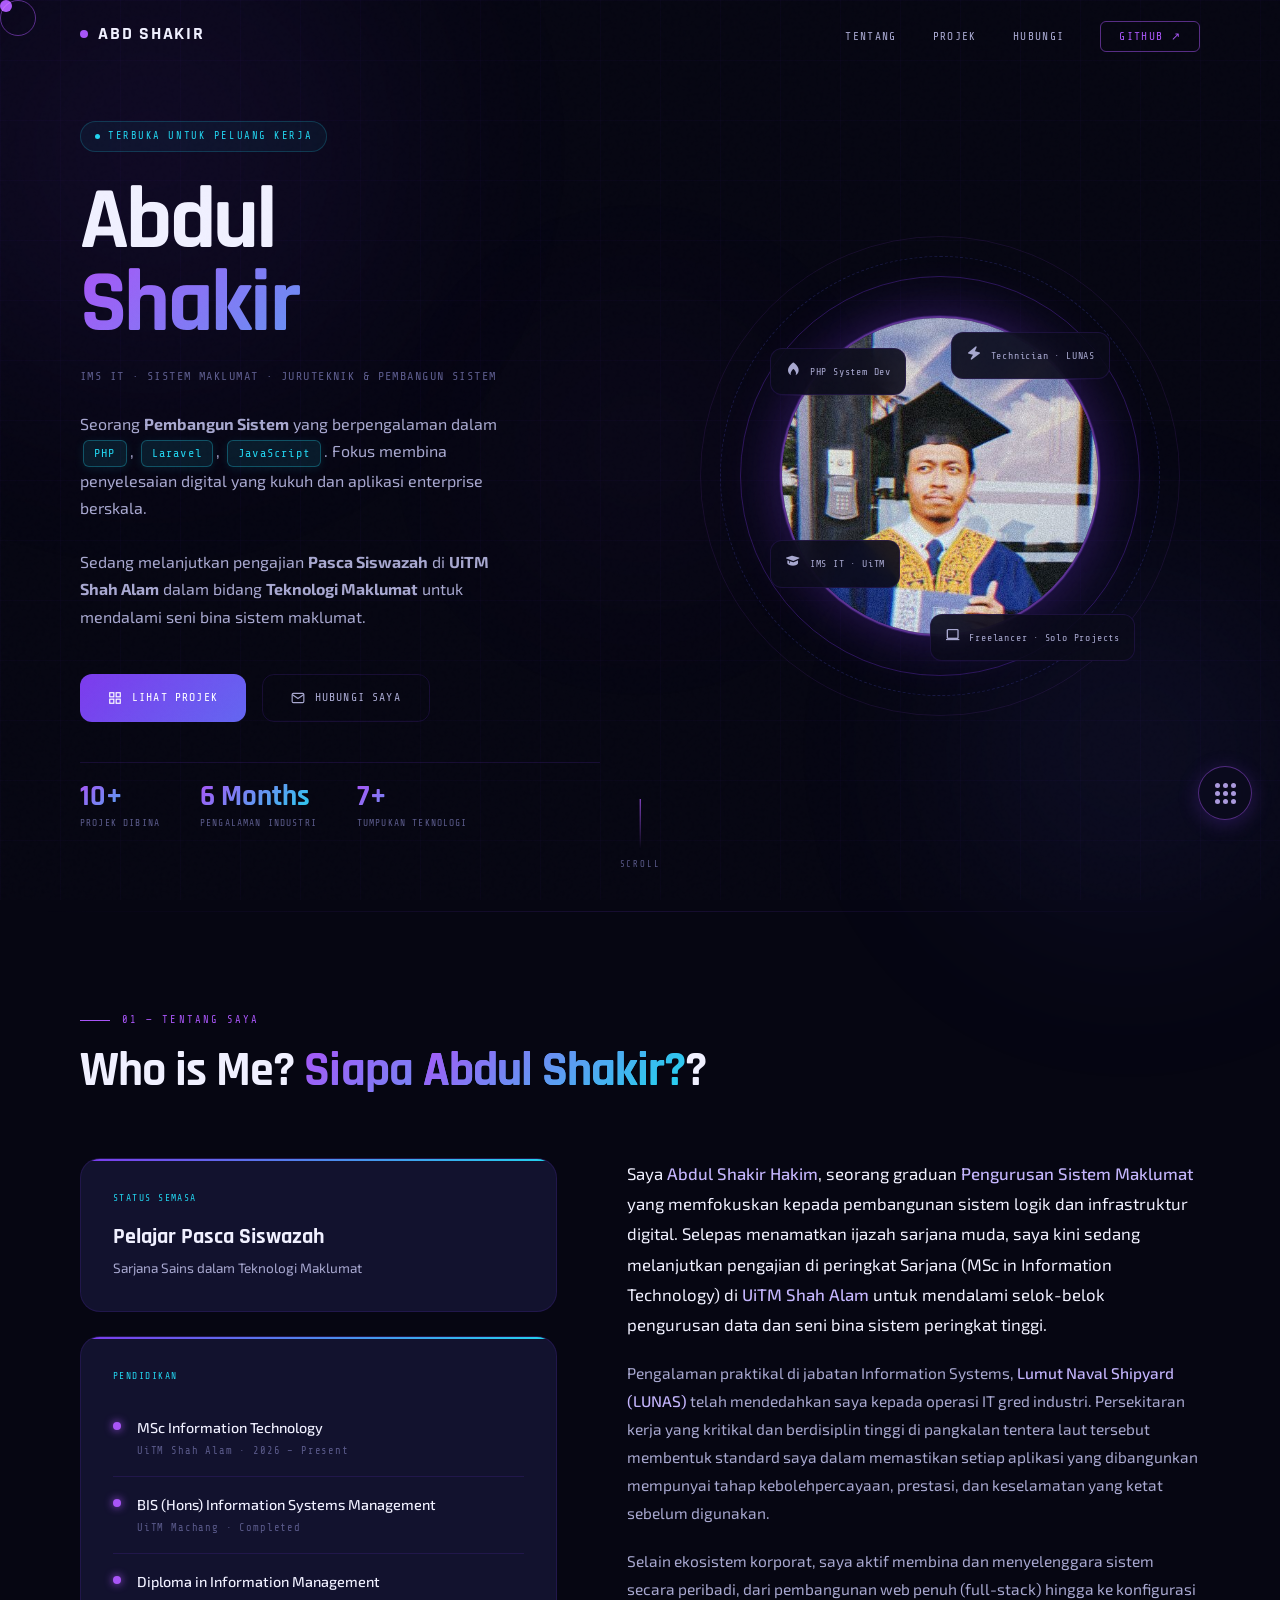
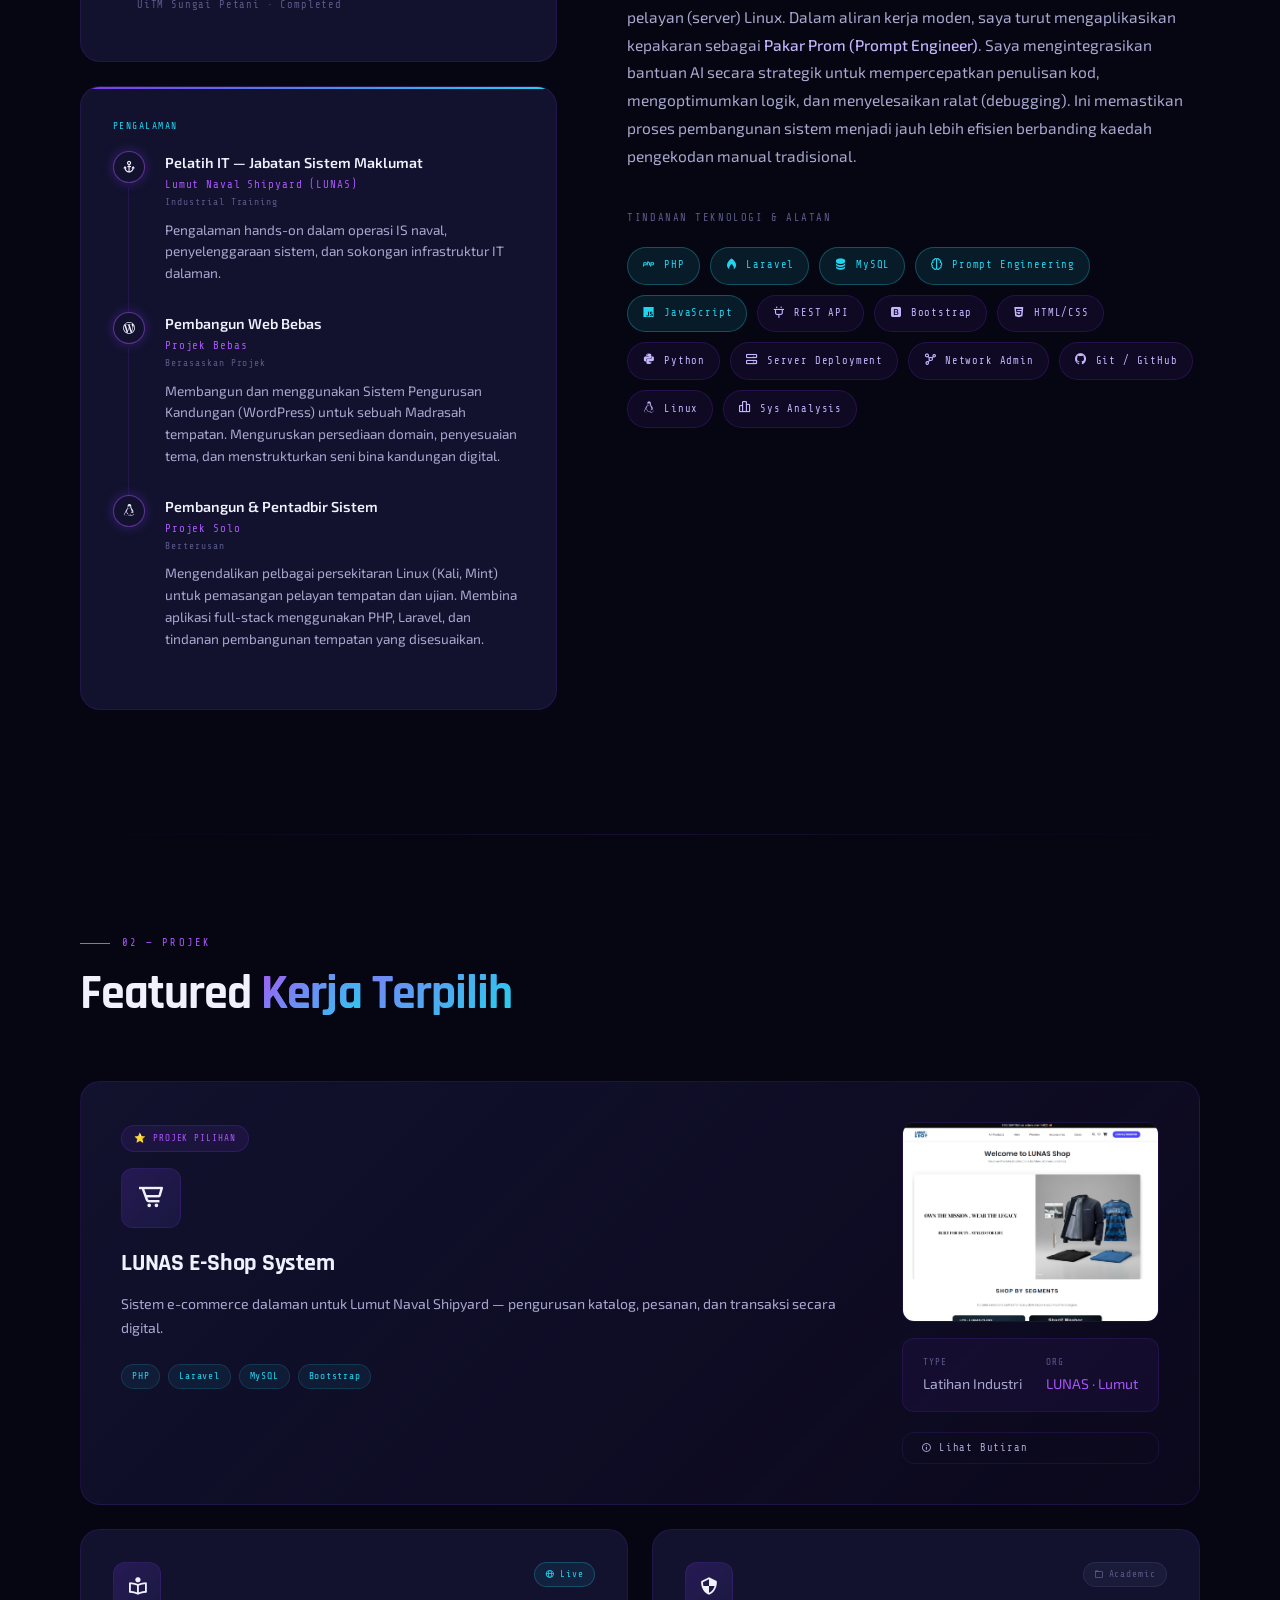
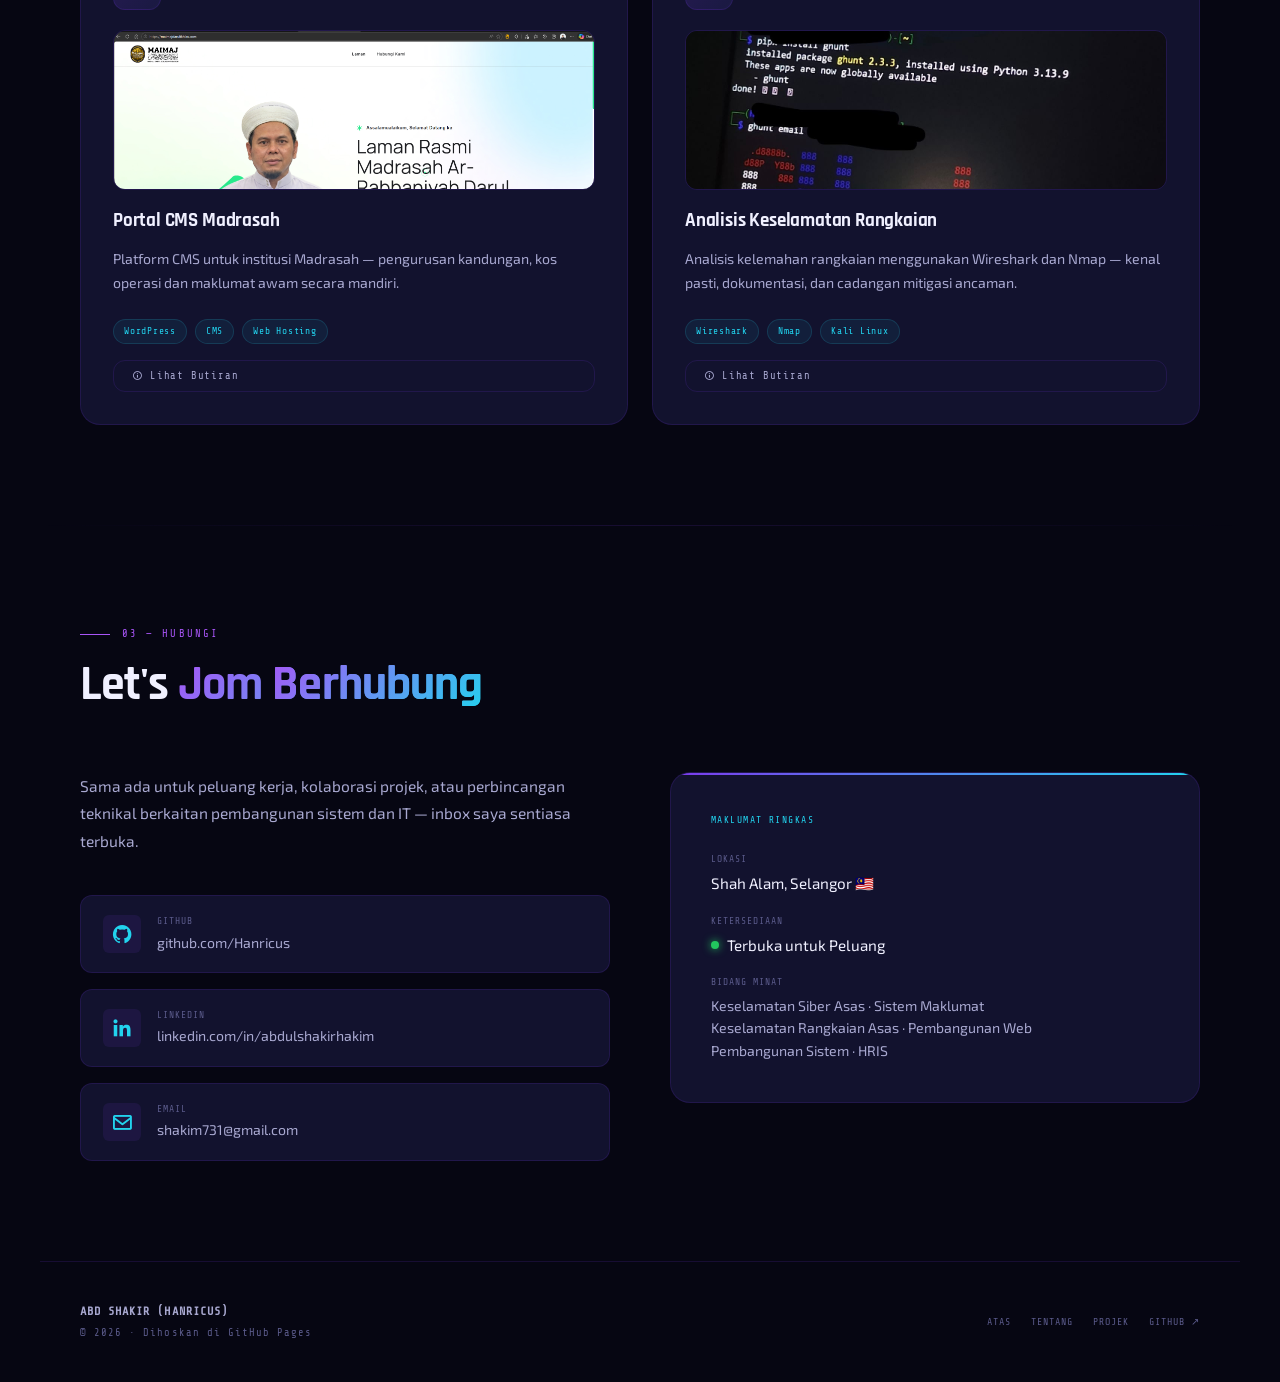
==== commit e03d1ff4: "idk" ====
--- a/index.html
+++ b/index.html
@@ -5,21 +5,17 @@
   <meta name="viewport" content="width=device-width, initial-scale=1.0" />
   <meta name="description" content="Abd Shakir — MSc IT Graduate, Information Systems Management." />
   <meta name="theme-color" content="#7c3aed" />
-
   <title>Abd Shakir | Portfolio</title>
 
-  <!-- Fonts -->
   <link rel="preconnect" href="https://fonts.googleapis.com" />
   <link rel="preconnect" href="https://fonts.gstatic.com" crossorigin />
-  <link href='https://unpkg.com/boxicons@2.1.4/css/boxicons.min.css' rel='stylesheet'>
-
-  <!-- Stylesheet -->
+  <link href="https://unpkg.com/boxicons@2.1.4/css/boxicons.min.css" rel="stylesheet" />
   <link rel="stylesheet" href="css/style.css" />
 </head>
 <body>
 
   <!-- Custom Cursor -->
-  <div class="cursor"         aria-hidden="true"></div>
+  <div class="cursor" aria-hidden="true"></div>
   <div class="cursor-follower" aria-hidden="true"></div>
 
   <!-- Ambient Background -->
@@ -37,9 +33,7 @@
 
   <div class="page-wrapper">
 
-    <!-- ════════════════════════════════════════
-         NAVIGATION
-    ════════════════════════════════════════ -->
+    <!-- ══ NAVIGATION ══ -->
     <nav class="navbar" role="navigation" aria-label="Main navigation">
       <div class="nav-inner">
 
@@ -70,9 +64,7 @@
     </nav>
 
 
-    <!-- ════════════════════════════════════════
-         HERO
-    ════════════════════════════════════════ -->
+    <!-- ══ HERO ══ -->
     <section id="hero" class="hero" aria-labelledby="hero-name">
       <div class="hero-content">
 
@@ -89,17 +81,16 @@
           </h1>
 
           <p class="hero-title" data-i18n="hero_title">
-            IMS IT · <span>Information Systems</span> · Technician & System Developer
+            IMS IT · <span>Information Systems</span> · Technician &amp; System Developer
           </p>
 
           <p class="hero-desc" data-i18n="hero_desc">
-            Dedicated <strong>System Developer</strong> specializing in 
+            Dedicated <strong>System Developer</strong> specializing in
             <span class="hero-tech-tag">PHP</span>,
             <span class="hero-tech-tag">Laravel</span>,
-            <span class="hero-tech-tag">JavaScript</span>. 
-            
-            Focused on building robust digital solutions and scalable enterprise or any other applications. <br><br> 
-            Currently pursuing <strong>Postgraduate</strong> studies at <strong>UiTM Shah Alam</strong> in <strong>Information Technology</strong> 
+            <span class="hero-tech-tag">JavaScript</span>.
+            Focused on building robust digital solutions and scalable enterprise or any other applications.<br><br>
+            Currently pursuing <strong>Postgraduate</strong> studies at <strong>UiTM Shah Alam</strong> in <strong>Information Technology</strong>
             to further expertise in strategic information architecture.
           </p>
 
@@ -107,10 +98,12 @@
             <a href="#projects" class="btn-primary">
               <svg width="14" height="14" viewBox="0 0 24 24" fill="none"
                    stroke="currentColor" stroke-width="2" aria-hidden="true">
-                <rect x="3" y="3" width="7" height="7"/><rect x="14" y="3" width="7" height="7"/>
-                <rect x="14" y="14" width="7" height="7"/><rect x="3" y="14" width="7" height="7"/>
+                <rect x="3" y="3" width="7" height="7"/>
+                <rect x="14" y="3" width="7" height="7"/>
+                <rect x="14" y="14" width="7" height="7"/>
+                <rect x="3" y="14" width="7" height="7"/>
               </svg>
-              <span>View Projects</span>
+              <span data-i18n="hero_btn_projects">View Projects</span>
             </a>
             <a href="#contact" class="btn-outline">
               <svg width="14" height="14" viewBox="0 0 24 24" fill="none"
@@ -118,28 +111,22 @@
                 <path d="M4 4h16c1.1 0 2 .9 2 2v12c0 1.1-.9 2-2 2H4c-1.1 0-2-.9-2-2V6c0-1.1.9-2 2-2z"/>
                 <polyline points="22,6 12,13 2,6"/>
               </svg>
-              Let's Talk
+              <span data-i18n="hero_btn_contact">Let's Talk</span>
             </a>
           </div>
 
           <!-- Stats -->
           <div class="hero-stats">
             <div class="stat-item">
-              <div class="stat-value"
-                  data-count="10"
-                  data-suffix="+">0</div>
+              <div class="stat-value" data-count="10" data-suffix="+">0</div>
               <div class="stat-label" data-i18n="stat_projects">Projects Built</div>
             </div>
             <div class="stat-item">
-              <div class="stat-value"
-                  data-count="6"
-                  data-suffix=" Months">0</div>
+              <div class="stat-value" data-count="6" data-suffix=" Months">0</div>
               <div class="stat-label" data-i18n="stat_exp">Industry Exp.</div>
             </div>
             <div class="stat-item">
-              <div class="stat-value"
-                  data-count="7"
-                  data-suffix="+">0</div>
+              <div class="stat-value" data-count="7" data-suffix="+">0</div>
               <div class="stat-label" data-i18n="stat_stacks">Tech Stacks</div>
             </div>
           </div>
@@ -158,24 +145,23 @@
 
             <div class="avatar-frame">
               <img src="images/Shakir.jpg" alt="Abd Shakir" class="avatar-img" />
-
-            </div>
-
-            <!-- Floating badges -->
+            </div>
+
             <div class="avatar-badge badge-top-right">
-              <span class="avatar-badge-icon"><i class='bx bxs-zap'></i></span> Technician · LUNAS
-            </div>
-
+              <span class="avatar-badge-icon"><i class="bx bxs-zap"></i></span>
+              Technician · LUNAS
+            </div>
             <div class="avatar-badge badge-bottom-left">
-              <span class="avatar-badge-icon"><i class='bx bxs-graduation'></i></span> IMS IT · UiTM
-            </div>
-
+              <span class="avatar-badge-icon"><i class="bx bxs-graduation"></i></span>
+              IMS IT · UiTM
+            </div>
             <div class="avatar-badge badge-bottom-right">
-              <span class="avatar-badge-icon"><i class='bx bx-laptop'></i></span> Freelancer · Solo Projects
-            </div>
-
+              <span class="avatar-badge-icon"><i class="bx bx-laptop"></i></span>
+              Freelancer · Solo Projects
+            </div>
             <div class="avatar-badge badge-top-left">
-              <span class="avatar-badge-icon"><i class='bx bxs-flame'></i></span> PHP System Dev
+              <span class="avatar-badge-icon"><i class="bx bxs-flame"></i></span>
+              PHP System Dev
             </div>
 
           </div>
@@ -191,16 +177,14 @@
     </section>
 
 
-    <!-- ════════════════════════════════════════
-         ABOUT
-    ════════════════════════════════════════ -->
+    <!-- ══ ABOUT ══ -->
     <div class="divider" aria-hidden="true"></div>
 
     <section id="about" class="section" aria-labelledby="about-title">
       <div class="section-header reveal">
         <div class="section-tag" data-i18n="section_about_tag">01 — About Me</div>
-        <h2 class="section-title" data-i18n="section_about_title" id="about-title">
-          Who is Me? <span>Abdul Shakir</span>?
+        <h2 class="section-title" id="about-title">
+          Who is Me? <span data-i18n="section_about_title">Abdul Shakir</span>?
         </h2>
       </div>
 
@@ -247,7 +231,7 @@
             <div class="identity-label" data-i18n="about_exp_label">Experience</div>
 
             <div class="exp-item">
-              <div class="exp-icon-wrap"><i class='bx bx-anchor'></i></div>
+              <div class="exp-icon-wrap"><i class="bx bx-anchor"></i></div>
               <div class="exp-content">
                 <div class="exp-role" data-i18n="exp1_role">IT Intern — Information Systems Dept.</div>
                 <div class="exp-company">Lumut Naval Shipyard (LUNAS)</div>
@@ -259,7 +243,7 @@
             </div>
 
             <div class="exp-item">
-              <div class="exp-icon-wrap"><i class='bx bxl-wordpress'></i></div>
+              <div class="exp-icon-wrap"><i class="bx bxl-wordpress"></i></div>
               <div class="exp-content">
                 <div class="exp-role" data-i18n="exp2_role">Freelance Web Developer</div>
                 <div class="exp-company" data-i18n="exp2_company">Independent Project</div>
@@ -271,9 +255,9 @@
             </div>
 
             <div class="exp-item">
-              <div class="exp-icon-wrap"><i class='bx bxl-tux'></i></div>
+              <div class="exp-icon-wrap"><i class="bx bxl-tux"></i></div>
               <div class="exp-content">
-                <div class="exp-role" data-i18n="exp3_role">System Developer & Administrator</div>
+                <div class="exp-role" data-i18n="exp3_role">System Developer &amp; Administrator</div>
                 <div class="exp-company" data-i18n="exp3_company">Solo Projects</div>
                 <div class="exp-duration" data-i18n="exp3_duration">Continuous</div>
                 <div class="exp-desc" data-i18n="exp3_desc">
@@ -297,38 +281,24 @@
           <p data-i18n="about_p3">
             Selain ekosistem korporat, saya aktif membina dan menyelenggara sistem secara peribadi, dari pembangunan web penuh (full-stack) hingga ke konfigurasi pelayan (server) Linux. Dalam aliran kerja moden, saya turut mengaplikasikan kepakaran sebagai <strong>Pakar Prom (Prompt Engineer)</strong>. Saya mengintegrasikan bantuan AI secara strategik untuk mempercepatkan penulisan kod, mengoptimumkan logik, dan menyelesaikan ralat (debugging). Ini memastikan proses pembangunan sistem menjadi jauh lebih efisien berbanding kaedah pengekodan manual tradisional.
           </p>
-        
 
           <div class="skills-block">
             <div class="skills-title" data-i18n="skills_title">Tech Stack &amp; Tools</div>
             <div class="skills-grid">
-              <span class="skill-pill highlight" data-level="89" data-desc="Native backend coding, session handling, form processing, dan troubleshooting guna error_reporting."><span class="skill-pill-icon"><i class='bx bxl-php'></i></span>PHP</span>
-              
-              <span class="skill-pill highlight" data-level="85" data-desc="MVC architecture, routing, migrations, dan debugging sistem secara terperinci membaca fail laravel.log."><span class="skill-pill-icon"><i class='bx bxs-flame'></i></span>Laravel</span>
-              
-              <span class="skill-pill highlight" data-level="82" data-desc="Table design, raw SQL queries, pengurusan phpMyAdmin, dan penyelesaian isu database connection."><span class="skill-pill-icon"><i class='bx bxs-data'></i></span>MySQL</span>
-              
-              <span class="skill-pill highlight" data-level="90" data-desc="Menggunakan AI untuk menjana kod, mencari punca ralat (debugging), dan mempercepatkan proses development."><span class="skill-pill-icon"><i class='bx bx-brain'></i></span>Prompt Engineering</span>
-              
-              <span class="skill-pill highlight" data-level="67" data-desc="Client-side scripting, form validation, AJAX, dan debug ralat DOM melalui browser console."><span class="skill-pill-icon"><i class='bx bxl-javascript'></i></span>JavaScript</span>
-
-              <span class="skill-pill" data-level="54" data-desc="Test endpoint guna Postman, handle output JSON, dan troubleshoot isu API connection/response."><span class="skill-pill-icon"><i class='bx bx-plug'></i></span>REST API</span>
-              
-              <span class="skill-pill" data-level="72" data-desc="Rapid UI prototyping guna grid system, pre-built components, dan override default class CSS."><span class="skill-pill-icon"><i class='bx bxl-bootstrap'></i></span>Bootstrap</span>
-              
-              <span class="skill-pill" data-level="80" data-desc="Page structuring, UI styling, dan selesaikan masalah layout website menggunakan Inspect Element."><span class="skill-pill-icon"><i class='bx bxl-html5'></i></span>HTML/CSS</span>
-              
-              <span class="skill-pill" data-level="66" data-desc="Basic scripting untuk simple automation, data handling, dan menyelesaikan syntax errors."><span class="skill-pill-icon"><i class='bx bxl-python'></i></span>Python</span>
-              
-              <span class="skill-pill" data-level="70" data-desc="Manage hosting (cPanel/FTP), setup live database, upload file projek, dan fix live server error."><span class="skill-pill-icon"><i class='bx bx-server'></i></span>Server Deployment</span>
-              
-              <span class="skill-pill" data-level="68" data-desc="Physical setup (crimping kabel RJ45), guna network cable tester, ping test, dan troubleshoot LAN/IP."><span class="skill-pill-icon"><i class='bx bx-network-chart'></i></span>Network Admin</span>
-              
-              <span class="skill-pill" data-level="76" data-desc="Push/pull code, clone repo projek, urus branch, dan track sejarah perubahan kod sistem."><span class="skill-pill-icon"><i class='bx bxl-github'></i></span>Git / GitHub</span>
-              
-              <span class="skill-pill" data-level="33" data-desc="Navigasi CLI (Kali/Mint), urus file permissions (chmod), run command asas, dan semak system logs."><span class="skill-pill-icon"><i class='bx bxl-tux'></i></span>Linux</span>
-              
-              <span class="skill-pill" data-level="61" data-desc="Kumpul requirement, sketch system flow, dan rancang struktur asas database sebelum mula coding."><span class="skill-pill-icon"><i class='bx bx-bar-chart-alt-2'></i></span>Sys Analysis</span>
+              <span class="skill-pill highlight" data-level="89" data-desc="Native backend coding, session handling, form processing, dan troubleshooting guna error_reporting."><span class="skill-pill-icon"><i class="bx bxl-php"></i></span>PHP</span>
+              <span class="skill-pill highlight" data-level="85" data-desc="MVC architecture, routing, migrations, dan debugging sistem secara terperinci membaca fail laravel.log."><span class="skill-pill-icon"><i class="bx bxs-flame"></i></span>Laravel</span>
+              <span class="skill-pill highlight" data-level="82" data-desc="Table design, raw SQL queries, pengurusan phpMyAdmin, dan penyelesaian isu database connection."><span class="skill-pill-icon"><i class="bx bxs-data"></i></span>MySQL</span>
+              <span class="skill-pill highlight" data-level="90" data-desc="Menggunakan AI untuk menjana kod, mencari punca ralat (debugging), dan mempercepatkan proses development."><span class="skill-pill-icon"><i class="bx bx-brain"></i></span>Prompt Engineering</span>
+              <span class="skill-pill highlight" data-level="67" data-desc="Client-side scripting, form validation, AJAX, dan debug ralat DOM melalui browser console."><span class="skill-pill-icon"><i class="bx bxl-javascript"></i></span>JavaScript</span>
+              <span class="skill-pill" data-level="54" data-desc="Test endpoint guna Postman, handle output JSON, dan troubleshoot isu API connection/response."><span class="skill-pill-icon"><i class="bx bx-plug"></i></span>REST API</span>
+              <span class="skill-pill" data-level="72" data-desc="Rapid UI prototyping guna grid system, pre-built components, dan override default class CSS."><span class="skill-pill-icon"><i class="bx bxl-bootstrap"></i></span>Bootstrap</span>
+              <span class="skill-pill" data-level="80" data-desc="Page structuring, UI styling, dan selesaikan masalah layout website menggunakan Inspect Element."><span class="skill-pill-icon"><i class="bx bxl-html5"></i></span>HTML/CSS</span>
+              <span class="skill-pill" data-level="66" data-desc="Basic scripting untuk simple automation, data handling, dan menyelesaikan syntax errors."><span class="skill-pill-icon"><i class="bx bxl-python"></i></span>Python</span>
+              <span class="skill-pill" data-level="70" data-desc="Manage hosting (cPanel/FTP), setup live database, upload file projek, dan fix live server error."><span class="skill-pill-icon"><i class="bx bx-server"></i></span>Server Deployment</span>
+              <span class="skill-pill" data-level="68" data-desc="Physical setup (crimping kabel RJ45), guna network cable tester, ping test, dan troubleshoot LAN/IP."><span class="skill-pill-icon"><i class="bx bx-network-chart"></i></span>Network Admin</span>
+              <span class="skill-pill" data-level="76" data-desc="Push/pull code, clone repo projek, urus branch, dan track sejarah perubahan kod sistem."><span class="skill-pill-icon"><i class="bx bxl-github"></i></span>Git / GitHub</span>
+              <span class="skill-pill" data-level="33" data-desc="Navigasi CLI (Kali/Mint), urus file permissions (chmod), run command asas, dan semak system logs."><span class="skill-pill-icon"><i class="bx bxl-tux"></i></span>Linux</span>
+              <span class="skill-pill" data-level="61" data-desc="Kumpul requirement, sketch system flow, dan rancang struktur asas database sebelum mula coding."><span class="skill-pill-icon"><i class="bx bx-bar-chart-alt-2"></i></span>Sys Analysis</span>
             </div>
 
             <div class="skill-detail" id="skill-detail" aria-live="polite">
@@ -348,27 +318,32 @@
     </section>
 
 
-    <!-- ════════════════════════════════════════
-         PROJECTS
-    ════════════════════════════════════════ -->
+    <!-- ══ PROJECTS ══ -->
     <div class="divider" aria-hidden="true"></div>
 
     <section id="projects" class="section" aria-labelledby="projects-title">
       <div class="section-header reveal">
-        <div class="section-tag">02 — Projects</div>
-        <h2 class="section-title" id="projects-title">Featured <span>Work</span></h2>
+        <div class="section-tag" data-i18n="section_projects_tag">02 — Projects</div>
+        <h2 class="section-title" id="projects-title">Featured <span data-i18n="section_projects_title">Work</span></h2>
       </div>
 
       <div class="projects-grid">
 
+        <!-- Featured: LUNAS -->
         <article class="project-card featured reveal" data-project="lunas">
           <div class="featured-left">
-            <div class="featured-badge" data-i18n="featured_badge"><i class='bx bxs-star'></i> Featured Project</div>
+            <div class="featured-badge" data-i18n="featured_badge">
+              <i class="bx bxs-star"></i> Featured Project
+            </div>
             <div class="project-header" style="margin-bottom:16px">
-              <div class="project-icon" style="font-size:1.8rem"><i class='bx bx-cart-alt'></i></div>
+              <div class="project-icon" style="font-size:1.8rem">
+                <i class="bx bx-cart-alt"></i>
+              </div>
             </div>
             <h3 class="project-title" data-i18n="proj_lunas_title">LUNAS E-Shop System</h3>
-            <p class="project-desc" data-i18n="proj_lunas_desc">Sistem e-commerce dalaman untuk Lumut Naval Shipyard — pengurusan katalog, pesanan, dan transaksi secara digital.</p>
+            <p class="project-desc" data-i18n="proj_lunas_desc">
+              Sistem e-commerce dalaman untuk Lumut Naval Shipyard — pengurusan katalog, pesanan, dan transaksi secara digital.
+            </p>
             <div class="project-tags">
               <span class="tag">PHP</span>
               <span class="tag">Laravel</span>
@@ -378,7 +353,7 @@
           </div>
           <div class="featured-right">
             <div class="project-image-wrapper">
-              <img src="images/lunas-eshop.png" alt="LUNAS E-Shop" class="project-screenshot">
+              <img src="images/lunas-eshop.png" alt="LUNAS E-Shop screenshot" class="project-screenshot" loading="lazy" />
             </div>
             <div class="proj-meta-box">
               <div class="proj-meta-item">
@@ -390,57 +365,71 @@
                 <span class="proj-meta-val" style="color:var(--accent-purple)" data-i18n="proj_lunas_meta_org">LUNAS · Lumut</span>
               </div>
             </div>
-            <button class="proj-detail-btn" data-project="lunas"><i class='bx bx-info-circle'></i> <span data-i18n="proj_detail_btn">View Details</span></button>
+            <button class="proj-detail-btn" data-project="lunas" type="button">
+              <i class="bx bx-info-circle"></i>
+              <span data-i18n="proj_detail_btn">View Details</span>
+            </button>
           </div>
         </article>
 
+        <!-- Madrasah -->
         <article class="project-card reveal reveal-delay-1" data-project="madrasah">
           <div class="project-header">
-            <div class="project-icon"><i class='bx bx-book-reader'></i></div>
-            <span class="proj-status online"><i class='bx bx-globe'></i> Live</span>
+            <div class="project-icon"><i class="bx bx-book-reader"></i></div>
+            <span class="proj-status online"><i class="bx bx-globe"></i> Live</span>
           </div>
           <div class="project-image-wrapper-small">
-            <img src="images/madrasah-melaka.png" alt="Madrasah Website" class="project-screenshot">
+            <img src="images/madrasah-melaka.png" alt="Madrasah CMS Portal screenshot" class="project-screenshot" loading="lazy" />
           </div>
           <h3 class="project-title" data-i18n="proj_madrasah_title">Madrasah CMS Portal</h3>
-          <p class="project-desc" data-i18n="proj_madrasah_desc">Platform CMS untuk institusi Madrasah — pengurusan kandungan, kos operasi dan maklumat awam secara mandiri.</p>
+          <p class="project-desc" data-i18n="proj_madrasah_desc">
+            Platform CMS untuk institusi Madrasah — pengurusan kandungan, kos operasi dan maklumat awam secara mandiri.
+          </p>
           <div class="project-tags">
             <span class="tag">WordPress</span>
             <span class="tag">CMS</span>
             <span class="tag">Web Hosting</span>
           </div>
-          <button class="proj-detail-btn" data-project="madrasah" style="margin-top:16px">
-            <i class='bx bx-info-circle'></i> <span data-i18n="proj_detail_btn">View Details</span>
+          <button class="proj-detail-btn" data-project="madrasah" type="button" style="margin-top:16px">
+            <i class="bx bx-info-circle"></i>
+            <span data-i18n="proj_detail_btn">View Details</span>
           </button>
         </article>
 
+        <!-- Network Security -->
         <article class="project-card reveal reveal-delay-2" data-project="netsec">
           <div class="project-header">
-            <div class="project-icon"><i class='bx bx-shield-quarter'></i></div>
-            <span class="proj-status offline"><i class='bx bx-folder'></i> Academic</span>
+            <div class="project-icon"><i class="bx bx-shield-quarter"></i></div>
+            <span class="proj-status offline"><i class="bx bx-folder"></i> Academic</span>
           </div>
           <div class="project-image-wrapper-small">
-            <img src="images/linux1.jpg" alt="Network Analysis" class="project-screenshot">
+            <img src="images/linux1.jpg" alt="Network Security Analysis screenshot" class="project-screenshot" loading="lazy" />
           </div>
           <h3 class="project-title" data-i18n="proj_netsec_title">Network Security Analysis</h3>
-          <p class="project-desc" data-i18n="proj_netsec_desc">Analisis kelemahan rangkaian menggunakan Wireshark dan Nmap — kenal pasti, dokumentasi, dan cadangan mitigasi ancaman.</p>
+          <p class="project-desc" data-i18n="proj_netsec_desc">
+            Analisis kelemahan rangkaian menggunakan Wireshark dan Nmap — kenal pasti, dokumentasi, dan cadangan mitigasi ancaman.
+          </p>
           <div class="project-tags">
             <span class="tag">Wireshark</span>
             <span class="tag">Nmap</span>
             <span class="tag">Kali Linux</span>
           </div>
-          <button class="proj-detail-btn" data-project="netsec" style="margin-top:16px">
-            <i class='bx bx-info-circle'></i> <span data-i18n="proj_detail_btn">View Details</span>
+          <button class="proj-detail-btn" data-project="netsec" type="button" style="margin-top:16px">
+            <i class="bx bx-info-circle"></i>
+            <span data-i18n="proj_detail_btn">View Details</span>
           </button>
         </article>
 
       </div>
     </section>
 
-    <!-- PROJECT MODAL OVERLAY -->
+
+    <!-- ══ PROJECT MODAL ══ -->
     <div id="proj-modal" class="proj-modal-overlay" role="dialog" aria-modal="true" aria-labelledby="modal-title">
       <div class="proj-modal-box">
-        <button class="proj-modal-close" id="proj-modal-close" aria-label="Close"><i class='bx bx-x'></i></button>
+        <button class="proj-modal-close" id="proj-modal-close" type="button" aria-label="Close modal">
+          <i class="bx bx-x"></i>
+        </button>
 
         <div class="proj-modal-header">
           <div class="proj-modal-icon" id="modal-icon"></div>
@@ -454,31 +443,30 @@
         <!-- Image Slider -->
         <div class="proj-slider-wrap">
           <div class="proj-slider" id="proj-slider"></div>
-          <button class="proj-slider-btn prev" id="slider-prev" aria-label="Previous"><i class='bx bx-chevron-left'></i></button>
-          <button class="proj-slider-btn next" id="slider-next" aria-label="Next"><i class='bx bx-chevron-right'></i></button>
+          <button class="proj-slider-btn prev" id="slider-prev" type="button" aria-label="Previous image">
+            <i class="bx bx-chevron-left"></i>
+          </button>
+          <button class="proj-slider-btn next" id="slider-next" type="button" aria-label="Next image">
+            <i class="bx bx-chevron-right"></i>
+          </button>
           <div class="proj-slider-dots" id="slider-dots"></div>
         </div>
 
         <p class="proj-modal-desc" id="modal-desc"></p>
-
         <div class="proj-modal-tags" id="modal-tags"></div>
-
         <div class="proj-modal-links" id="modal-links"></div>
       </div>
     </div>
-    </section>
-
-
-    <!-- ════════════════════════════════════════
-         CONTACT
-    ════════════════════════════════════════ -->
+
+
+    <!-- ══ CONTACT ══ -->
     <div class="divider" aria-hidden="true"></div>
 
     <section id="contact" class="section" aria-labelledby="contact-title">
       <div class="section-header reveal">
-        <div class="section-tag">03 — Contact</div>
+        <div class="section-tag" data-i18n="section_contact_tag">03 — Contact</div>
         <h2 class="section-title" id="contact-title">
-          Let's <span>Connect</span>
+          Let's <span data-i18n="section_contact_title">Connect</span>
         </h2>
       </div>
 
@@ -491,10 +479,10 @@
 
           <div class="contact-links">
             <a href="https://github.com/Hanricus"
-              target="_blank"
-              rel="noopener noreferrer"
-              class="contact-link">
-              <div class="contact-link-icon"><i class='bx bxl-github'></i></div>
+               target="_blank"
+               rel="noopener noreferrer"
+               class="contact-link">
+              <div class="contact-link-icon"><i class="bx bxl-github"></i></div>
               <div class="contact-link-text">
                 <div class="contact-link-label">GitHub</div>
                 <div class="contact-link-value">github.com/Hanricus</div>
@@ -502,10 +490,10 @@
             </a>
 
             <a href="https://www.linkedin.com/in/abdulshakirhakim"
-              target="_blank"
-              rel="noopener noreferrer"
-              class="contact-link">
-              <div class="contact-link-icon"><i class='bx bxl-linkedin'></i></div>
+               target="_blank"
+               rel="noopener noreferrer"
+               class="contact-link">
+              <div class="contact-link-icon"><i class="bx bxl-linkedin"></i></div>
               <div class="contact-link-text">
                 <div class="contact-link-label">LinkedIn</div>
                 <div class="contact-link-value">linkedin.com/in/abdulshakirhakim</div>
@@ -513,7 +501,7 @@
             </a>
 
             <a href="mailto:shakim731@gmail.com" class="contact-link">
-              <div class="contact-link-icon"><i class='bx bx-envelope'></i></div>
+              <div class="contact-link-icon"><i class="bx bx-envelope"></i></div>
               <div class="contact-link-text">
                 <div class="contact-link-label">Email</div>
                 <div class="contact-link-value">shakim731@gmail.com</div>
@@ -522,7 +510,7 @@
           </div>
         </div>
 
-        <!-- Info Card -->
+        <!-- Quick Info Card -->
         <div class="reveal reveal-delay-2"
              style="background:var(--bg-card);border:1px solid var(--border-subtle);
                     border-radius:var(--radius-lg);padding:40px;position:relative;overflow:hidden;">
@@ -530,32 +518,42 @@
                       background:linear-gradient(90deg,var(--accent-violet),var(--accent-cyan))"></div>
 
           <div style="font-family:var(--font-mono);font-size:0.6rem;letter-spacing:.15em;
-                      text-transform:uppercase;color:var(--accent-cyan);margin-bottom:24px">
+                      text-transform:uppercase;color:var(--accent-cyan);margin-bottom:24px"
+               data-i18n="quick_info">
             Quick Info
           </div>
 
           <div style="display:flex;flex-direction:column;gap:18px">
             <div>
               <div style="font-family:var(--font-mono);font-size:0.6rem;letter-spacing:.1em;
-                           text-transform:uppercase;color:var(--text-muted);margin-bottom:4px">Location</div>
-              <div style="color:var(--text-primary);font-size:.95rem">Manjung, Perak 🇲🇾</div>
+                           text-transform:uppercase;color:var(--text-muted);margin-bottom:4px"
+                   data-i18n="location_label">Location</div>
+              <div style="color:var(--text-primary);font-size:.95rem" data-i18n="location_val">
+                Manjung, Perak 🇲🇾
+              </div>
             </div>
             <div>
               <div style="font-family:var(--font-mono);font-size:0.6rem;letter-spacing:.1em;
-                           text-transform:uppercase;color:var(--text-muted);margin-bottom:4px">Availability</div>
+                           text-transform:uppercase;color:var(--text-muted);margin-bottom:4px"
+                   data-i18n="availability_label">Availability</div>
               <div style="display:flex;align-items:center;gap:8px;">
                 <span style="display:inline-block;width:8px;height:8px;border-radius:50%;
-                              background:#22c55e;box-shadow:0 0 8px #22c55e;animation:pulse-dot 2s infinite"></span>
-                <span style="color:var(--text-primary);font-size:.95rem">Open to Opportunities</span>
+                              background:#22c55e;box-shadow:0 0 8px #22c55e;animation:pulse-dot 2s infinite"
+                      aria-hidden="true"></span>
+                <span style="color:var(--text-primary);font-size:.95rem" data-i18n="availability_val">
+                  Open to Opportunities
+                </span>
               </div>
             </div>
             <div>
               <div style="font-family:var(--font-mono);font-size:0.6rem;letter-spacing:.1em;
-                           text-transform:uppercase;color:var(--text-muted);margin-bottom:4px">Interest Areas</div>
-              <div style="color:var(--text-secondary);font-size:.88rem;line-height:1.6">
+                           text-transform:uppercase;color:var(--text-muted);margin-bottom:4px"
+                   data-i18n="interest_label">Interest Areas</div>
+              <div style="color:var(--text-secondary);font-size:.88rem;line-height:1.6"
+                   data-i18n="interest_val">
                 Basic Cybersecurity · Information Systems<br/>
-                Basic Network Security · Web Development <br/>
-                System Development . Human Resource Information System (HRIS)
+                Basic Network Security · Web Development<br/>
+                System Development · Human Resource Information System (HRIS)
               </div>
             </div>
           </div>
@@ -565,18 +563,16 @@
     </section>
 
 
-    <!-- ════════════════════════════════════════
-         FOOTER
-    ════════════════════════════════════════ -->
+    <!-- ══ FOOTER ══ -->
     <footer class="footer" role="contentinfo">
       <div class="footer-left">
         <strong>ABD SHAKIR (HANRICUS)</strong>
-        &copy; 2026 · Hosted on GitHub Pages
+        <span data-i18n="footer_hosted">&copy; 2026 · Hosted on GitHub Pages</span>
       </div>
       <div class="footer-right">
-        <a href="#hero"     class="footer-link">Top</a>
-        <a href="#about"    class="footer-link">About</a>
-        <a href="#projects" class="footer-link">Projects</a>
+        <a href="#hero" class="footer-link" data-i18n="footer_top">Top</a>
+        <a href="#about" class="footer-link" data-i18n="footer_about">About</a>
+        <a href="#projects" class="footer-link" data-i18n="footer_projects">Projects</a>
         <a href="https://github.com/Hanricus"
            target="_blank"
            rel="noopener noreferrer"
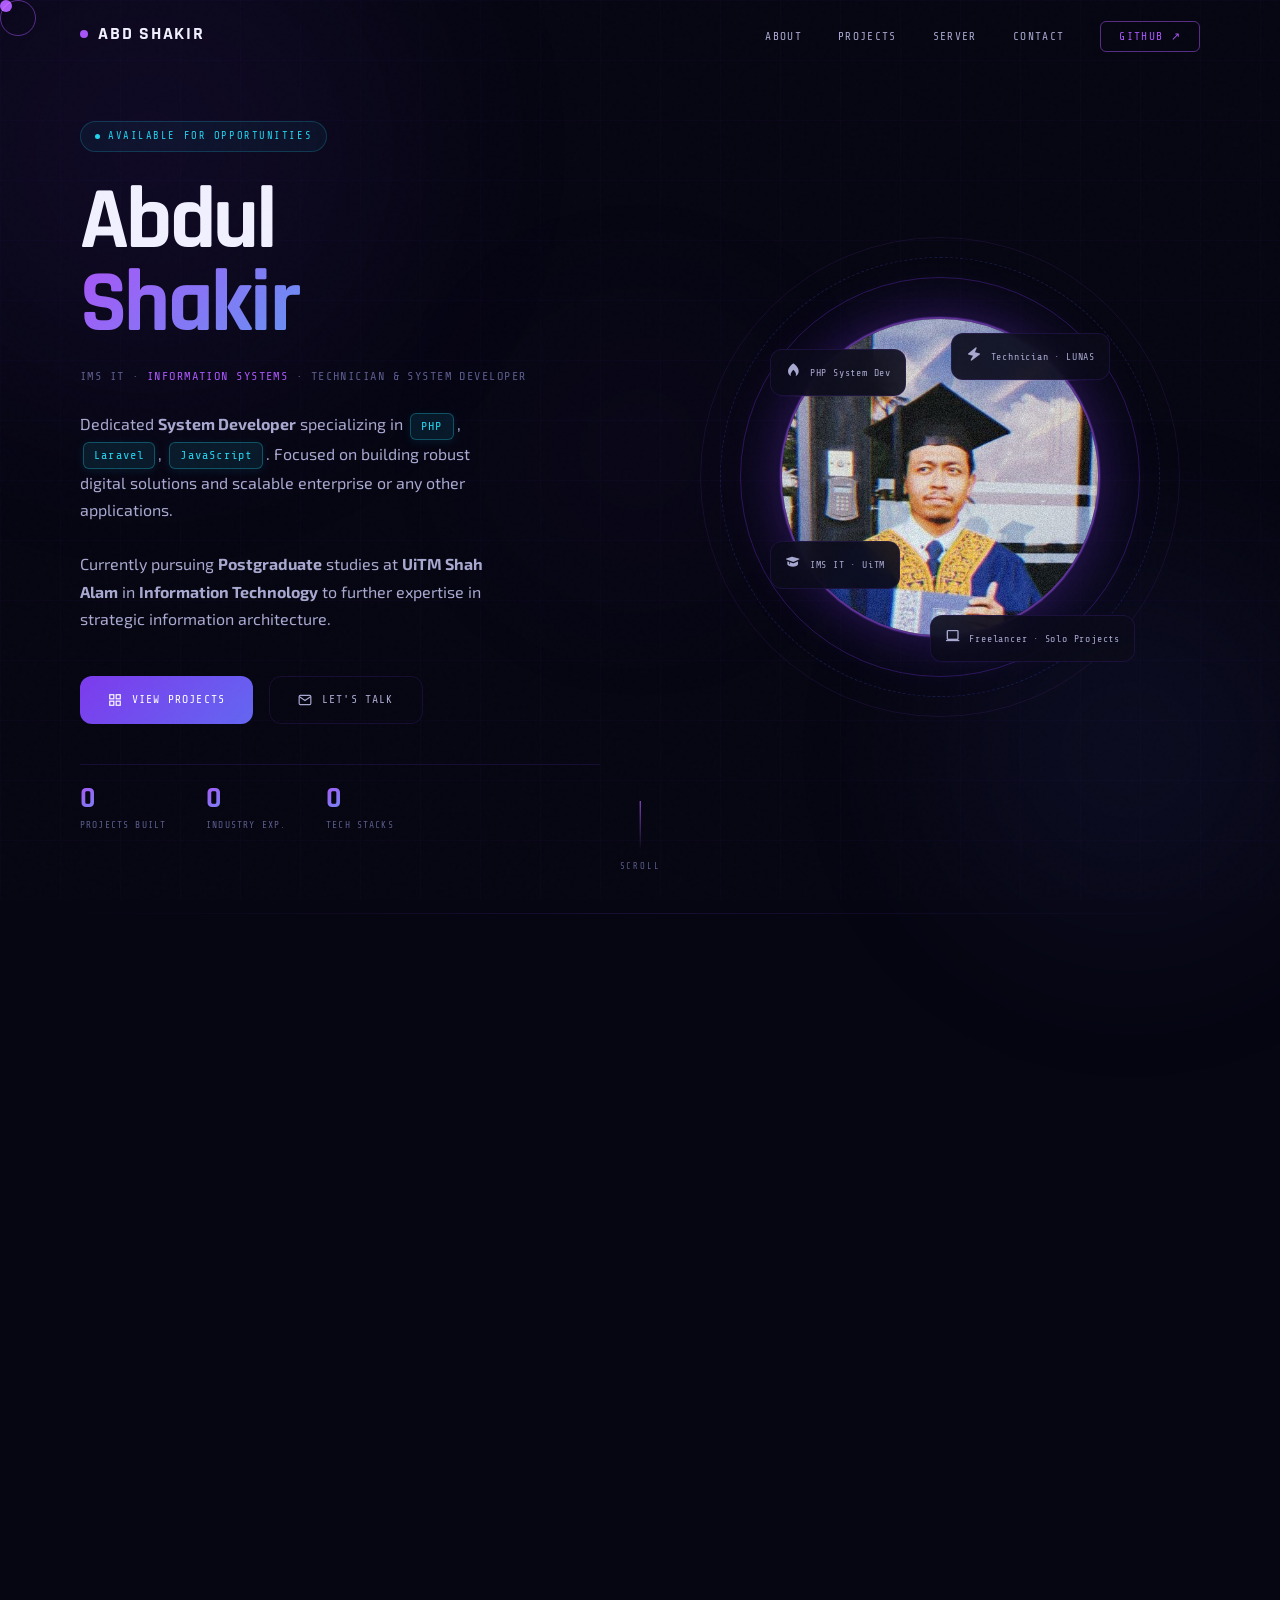
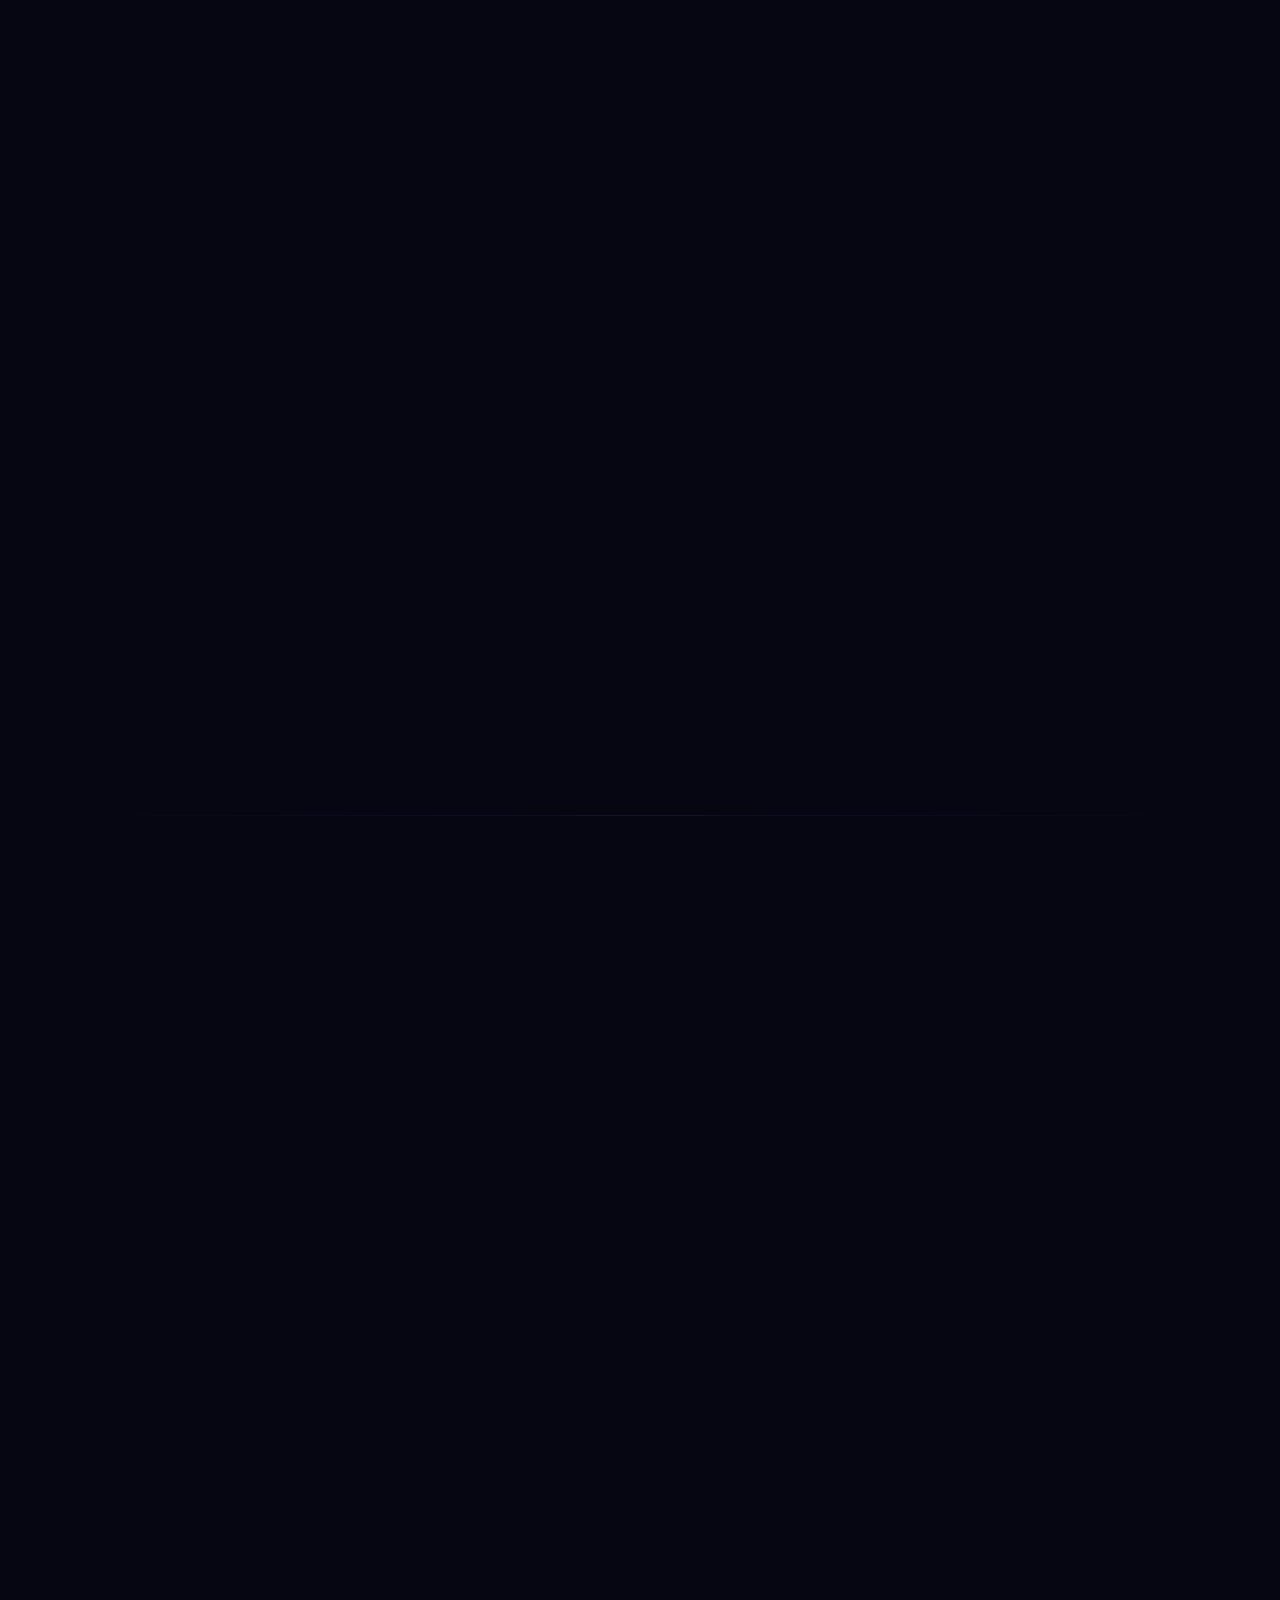
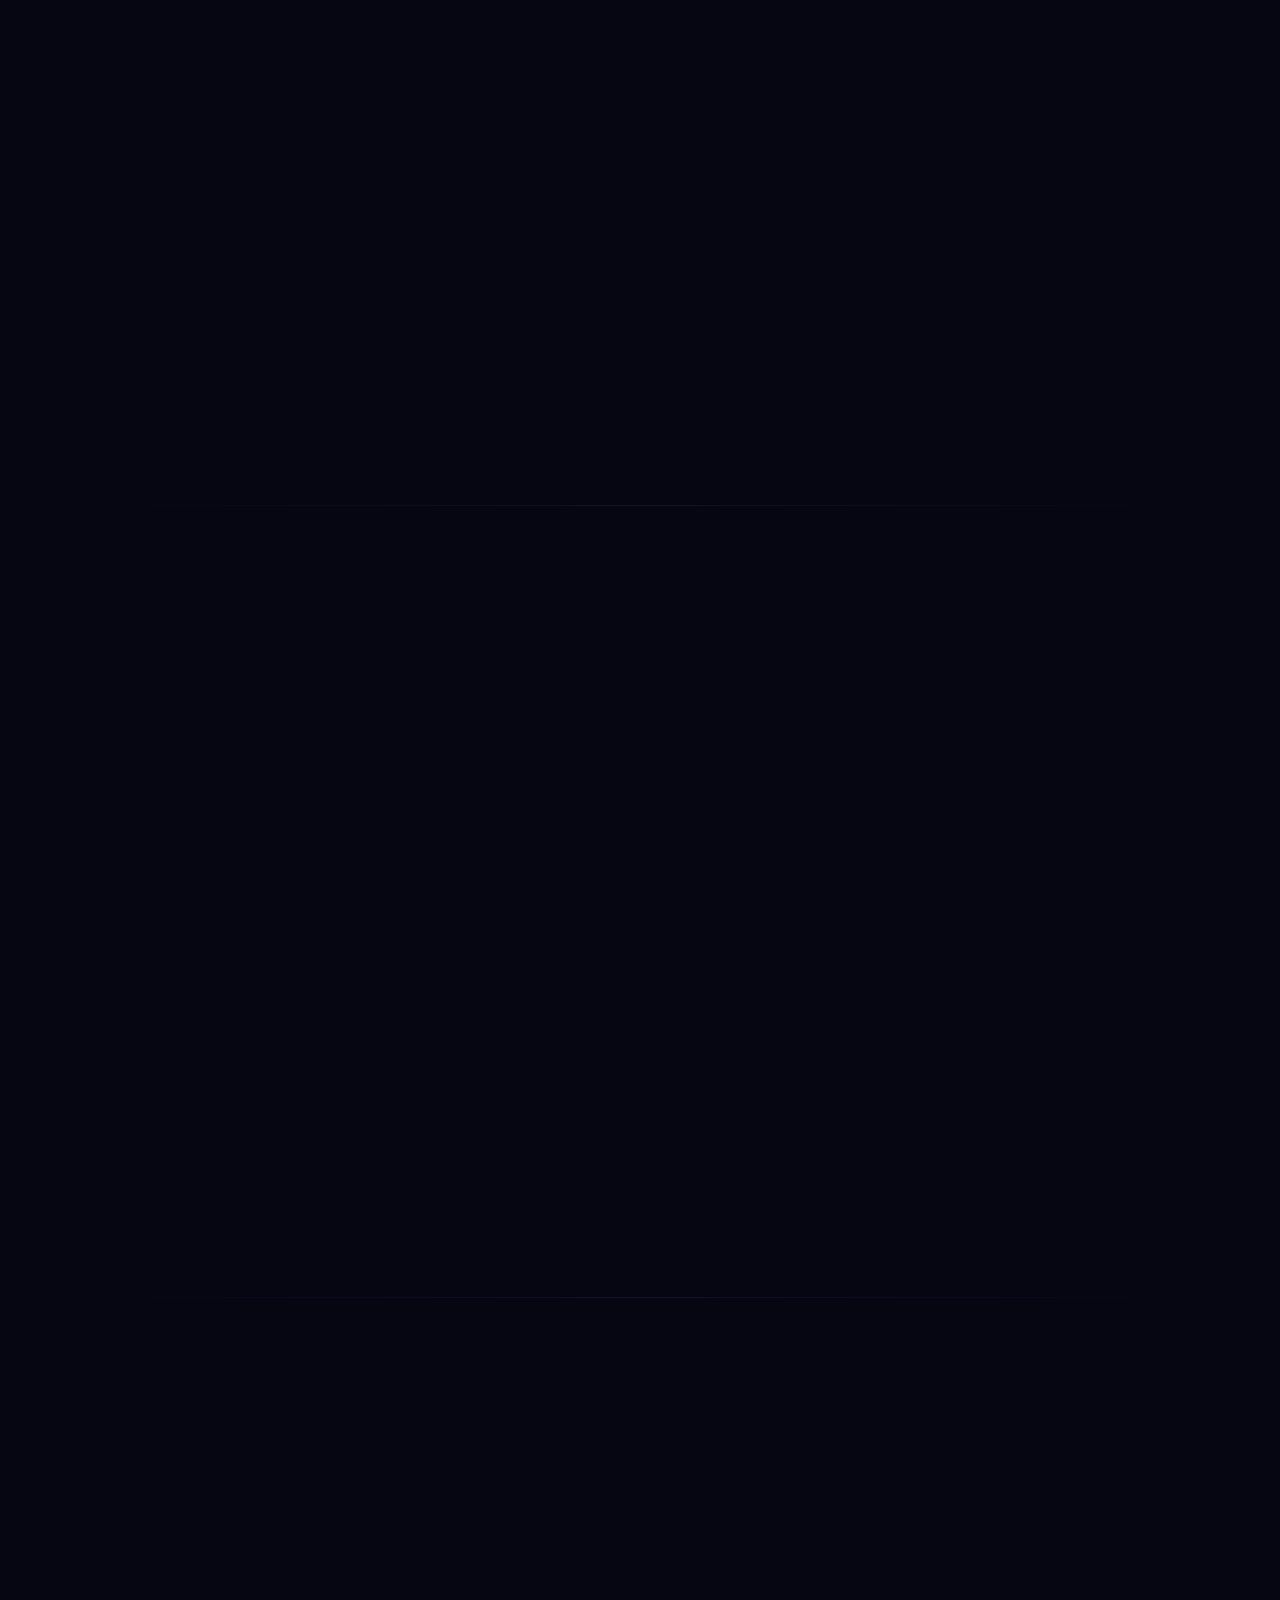
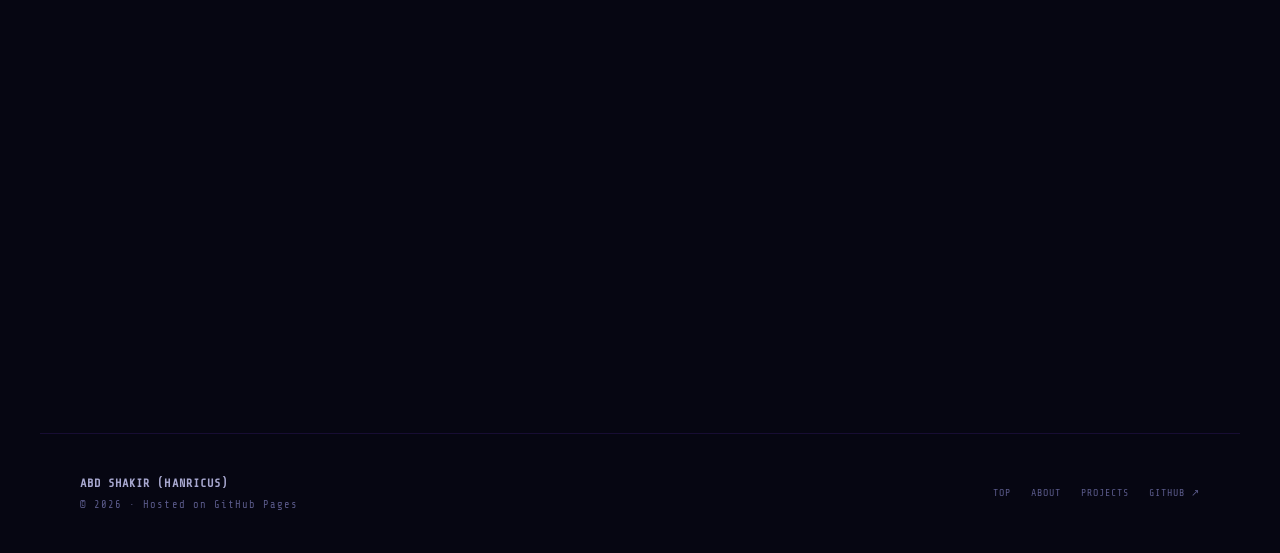
==== commit 69cda3e8: "idk 2" ====
--- a/index.html
+++ b/index.html
@@ -49,6 +49,7 @@
         <ul class="nav-links" role="list">
           <li><a href="#about" data-i18n="nav_about">About</a></li>
           <li><a href="#projects" data-i18n="nav_projects">Projects</a></li>
+          <li><a href="#server">Server</a></li>
           <li><a href="#contact" data-i18n="nav_contact">Contact</a></li>
           <li>
             <a href="https://github.com/Hanricus"
@@ -459,6 +460,492 @@
     </div>
 
 
+    <!-- ══ POCKET SERVER ══ -->
+    <div class="divider" aria-hidden="true"></div>
+
+    <section id="server" class="section" aria-labelledby="server-title">
+      <div class="section-header reveal">
+        <div class="section-tag">04 — Live System</div>
+        <h2 class="section-title" id="server-title">Pocket <span>Server</span></h2>
+      </div>
+
+      <div class="pocketserver-wrapper reveal reveal-delay-1">
+
+        <!-- Left: Info -->
+        <div class="pocketserver-info">
+          <div class="pocketserver-badge">
+            <span class="ps-badge-dot" id="ps-dot" aria-hidden="true"></span>
+            <span class="ps-badge-text" id="ps-status-label">Checking...</span>
+          </div>
+
+          <h3 class="pocketserver-title">Abd Shakir — PocketServer</h3>
+          <p class="pocketserver-desc">
+            Personal web server berjalan di atas <strong>Vivo Y91i</strong> menggunakan
+            <span class="ps-tag">Termux</span> +
+            <span class="ps-tag">nginx</span> +
+            <span class="ps-tag">PHP-FPM</span> +
+            <span class="ps-tag">MariaDB</span>.
+            Exposed melalui <span class="ps-tag">ngrok</span> dan diproxy dengan <span class="ps-tag">Cloudflare Workers</span>.
+          </p>
+
+          <div class="pocketserver-specs">
+            <div class="ps-spec-item">
+              <div class="ps-spec-icon"><i class="bx bx-chip"></i></div>
+              <div>
+                <div class="ps-spec-label">Hardware</div>
+                <div class="ps-spec-val">Vivo Y91i · 2GB RAM</div>
+              </div>
+            </div>
+            <div class="ps-spec-item">
+              <div class="ps-spec-icon"><i class="bx bx-server"></i></div>
+              <div>
+                <div class="ps-spec-label">Stack</div>
+                <div class="ps-spec-val">nginx · PHP 8.5 · MariaDB 12</div>
+              </div>
+            </div>
+            <div class="ps-spec-item">
+              <div class="ps-spec-icon"><i class="bx bx-globe"></i></div>
+              <div>
+                <div class="ps-spec-label">Tunnel</div>
+                <div class="ps-spec-val">ngrok → Cloudflare Workers</div>
+              </div>
+            </div>
+            <div class="ps-spec-item">
+              <div class="ps-spec-icon"><i class="bx bx-time"></i></div>
+              <div>
+                <div class="ps-spec-label">Uptime Note</div>
+                <div class="ps-spec-val">Depends on phone battery 😅</div>
+              </div>
+            </div>
+          </div>
+
+          <a href="https://steep-bread-aef1.shakim731.workers.dev"
+             target="_blank"
+             rel="noopener noreferrer"
+             class="ps-launch-btn"
+             id="ps-launch-btn">
+            <span class="ps-launch-icon"><i class="bx bx-link-external"></i></span>
+            <span>Launch PocketServer</span>
+            <span class="ps-launch-arrow">→</span>
+          </a>
+        </div>
+
+        <!-- Right: Terminal Preview -->
+        <div class="pocketserver-terminal reveal reveal-delay-2">
+          <div class="ps-terminal-bar">
+            <div class="ps-terminal-dots">
+              <span class="ps-tdot red"></span>
+              <span class="ps-tdot yellow"></span>
+              <span class="ps-tdot green"></span>
+            </div>
+            <div class="ps-terminal-title">server — status@vivo-y91i</div>
+          </div>
+          <div class="ps-terminal-body" id="ps-terminal-body">
+            <div class="ps-line"><span class="ps-prompt">$</span> <span class="ps-cmd">ping pocketserver --check</span></div>
+            <div class="ps-line ps-line-wait" id="ps-line-checking">
+              <span class="ps-comment"># checking connection...</span>
+              <span class="ps-blink">▋</span>
+            </div>
+            <div class="ps-line ps-result hidden" id="ps-line-result"></div>
+            <div class="ps-line ps-meta hidden" id="ps-line-meta"></div>
+            <div class="ps-line ps-hint hidden" id="ps-line-hint">
+              <span class="ps-comment"># press enter to visit →</span>
+            </div>
+          </div>
+          <div class="ps-terminal-footer">
+            <span class="ps-tf-item"><i class="bx bxl-tux"></i> Termux · Android</span>
+            <span class="ps-tf-sep">·</span>
+            <span class="ps-tf-item" id="ps-tf-uptime">uptime: —</span>
+            <span class="ps-tf-sep">·</span>
+            <span class="ps-tf-item" id="ps-tf-ping">ping: —</span>
+          </div>
+        </div>
+
+      </div>
+    </section>
+
+    <style>
+    /* ══ POCKET SERVER SECTION ══ */
+    .pocketserver-wrapper {
+      display: grid;
+      grid-template-columns: 1fr 1fr;
+      gap: 48px;
+      align-items: center;
+    }
+
+    .pocketserver-badge {
+      display: inline-flex;
+      align-items: center;
+      gap: 10px;
+      font-family: var(--font-mono);
+      font-size: 0.65rem;
+      letter-spacing: 0.15em;
+      text-transform: uppercase;
+      padding: 7px 16px;
+      border-radius: 100px;
+      border: 1px solid rgba(34,211,238,0.25);
+      background: rgba(34,211,238,0.06);
+      color: var(--text-muted);
+      margin-bottom: 20px;
+      width: fit-content;
+      transition: color 0.3s ease, border-color 0.3s ease, background 0.3s ease;
+    }
+
+    .pocketserver-badge.online {
+      border-color: rgba(34,197,94,0.4);
+      background: rgba(34,197,94,0.08);
+      color: #4ade80;
+    }
+
+    .pocketserver-badge.offline {
+      border-color: rgba(239,68,68,0.4);
+      background: rgba(239,68,68,0.08);
+      color: #f87171;
+    }
+
+    .ps-badge-dot {
+      width: 7px; height: 7px;
+      border-radius: 50%;
+      background: var(--text-muted);
+      flex-shrink: 0;
+      transition: background 0.3s ease, box-shadow 0.3s ease;
+    }
+
+    .pocketserver-badge.online .ps-badge-dot {
+      background: #22c55e;
+      box-shadow: 0 0 8px #22c55e;
+      animation: pulse-dot 2s infinite;
+    }
+
+    .pocketserver-badge.offline .ps-badge-dot {
+      background: #ef4444;
+      box-shadow: 0 0 8px #ef4444;
+    }
+
+    .pocketserver-title {
+      font-family: var(--font-display);
+      font-size: 1.6rem;
+      font-weight: 700;
+      color: var(--text-primary);
+      letter-spacing: -0.02em;
+      margin-bottom: 14px;
+    }
+
+    .pocketserver-desc {
+      color: var(--text-secondary);
+      font-size: 0.92rem;
+      line-height: 1.75;
+      margin-bottom: 28px;
+    }
+
+    .ps-tag {
+      display: inline-block;
+      font-family: var(--font-mono);
+      font-size: 0.7rem;
+      color: var(--accent-cyan);
+      background: rgba(34,211,238,0.08);
+      border: 1px solid rgba(34,211,238,0.2);
+      padding: 1px 8px;
+      border-radius: 4px;
+      margin: 0 2px;
+    }
+
+    .pocketserver-specs {
+      display: grid;
+      grid-template-columns: 1fr 1fr;
+      gap: 14px;
+      margin-bottom: 32px;
+    }
+
+    .ps-spec-item {
+      display: flex;
+      align-items: flex-start;
+      gap: 12px;
+      background: var(--bg-card);
+      border: 1px solid var(--border-subtle);
+      border-radius: var(--radius-md);
+      padding: 14px 16px;
+    }
+
+    .ps-spec-icon {
+      width: 30px; height: 30px;
+      background: rgba(124,58,237,0.12);
+      border-radius: 8px;
+      display: flex;
+      align-items: center;
+      justify-content: center;
+      font-size: 1rem;
+      color: var(--accent-cyan);
+      flex-shrink: 0;
+    }
+
+    .ps-spec-label {
+      font-family: var(--font-mono);
+      font-size: 0.55rem;
+      letter-spacing: 0.1em;
+      text-transform: uppercase;
+      color: var(--text-muted);
+      margin-bottom: 3px;
+    }
+
+    .ps-spec-val {
+      font-size: 0.8rem;
+      color: var(--text-primary);
+      font-weight: 500;
+    }
+
+    .ps-launch-btn {
+      display: inline-flex;
+      align-items: center;
+      gap: 12px;
+      background: linear-gradient(135deg, rgba(124,58,237,0.15), rgba(34,211,238,0.1));
+      border: 1px solid var(--border-active);
+      color: var(--text-primary);
+      font-family: var(--font-mono);
+      font-size: 0.72rem;
+      letter-spacing: 0.1em;
+      text-transform: uppercase;
+      text-decoration: none;
+      padding: 14px 28px;
+      border-radius: var(--radius-md);
+      position: relative;
+      overflow: hidden;
+      transition: transform 0.3s ease, box-shadow 0.3s ease, background 0.3s ease;
+    }
+
+    .ps-launch-btn::before {
+      content: '';
+      position: absolute;
+      inset: 0;
+      background: linear-gradient(135deg, var(--accent-violet), var(--accent-cyan));
+      opacity: 0;
+      transition: opacity 0.3s ease;
+    }
+
+    .ps-launch-btn:hover {
+      transform: translateY(-2px);
+      box-shadow: 0 8px 30px rgba(124,58,237,0.35);
+    }
+
+    .ps-launch-btn:hover::before { opacity: 0.15; }
+
+    .ps-launch-icon, .ps-launch-arrow {
+      position: relative; z-index: 1;
+    }
+
+    .ps-launch-btn span:nth-child(2) {
+      position: relative; z-index: 1;
+    }
+
+    .ps-launch-arrow {
+      color: var(--accent-cyan);
+      transition: transform 0.3s ease;
+    }
+
+    .ps-launch-btn:hover .ps-launch-arrow { transform: translateX(4px); }
+
+    /* Terminal */
+    .pocketserver-terminal {
+      background: #0a0a16;
+      border: 1px solid rgba(124,58,237,0.3);
+      border-radius: var(--radius-lg);
+      overflow: hidden;
+      box-shadow: 0 0 40px rgba(124,58,237,0.12), inset 0 0 40px rgba(0,0,0,0.3);
+    }
+
+    .ps-terminal-bar {
+      background: rgba(124,58,237,0.12);
+      border-bottom: 1px solid rgba(124,58,237,0.2);
+      padding: 10px 16px;
+      display: flex;
+      align-items: center;
+      gap: 12px;
+    }
+
+    .ps-terminal-dots {
+      display: flex;
+      gap: 6px;
+    }
+
+    .ps-tdot {
+      width: 10px; height: 10px;
+      border-radius: 50%;
+    }
+
+    .ps-tdot.red    { background: #ff5f56; }
+    .ps-tdot.yellow { background: #ffbd2e; }
+    .ps-tdot.green  { background: #27c93f; }
+
+    .ps-terminal-title {
+      font-family: var(--font-mono);
+      font-size: 0.6rem;
+      letter-spacing: 0.1em;
+      color: var(--text-muted);
+      flex: 1;
+      text-align: center;
+    }
+
+    .ps-terminal-body {
+      padding: 20px 20px 16px;
+      min-height: 160px;
+      display: flex;
+      flex-direction: column;
+      gap: 8px;
+    }
+
+    .ps-line {
+      font-family: var(--font-mono);
+      font-size: 0.72rem;
+      letter-spacing: 0.05em;
+      display: flex;
+      align-items: center;
+      gap: 8px;
+    }
+
+    .ps-line.hidden { display: none; }
+
+    .ps-prompt { color: #7c3aed; font-weight: 700; }
+    .ps-cmd    { color: #e0e0ff; }
+    .ps-comment { color: #4a4a7a; font-style: italic; }
+
+    .ps-blink {
+      color: var(--accent-cyan);
+      animation: ps-blink-anim 1s step-end infinite;
+    }
+
+    @keyframes ps-blink-anim {
+      0%, 100% { opacity: 1; }
+      50%       { opacity: 0; }
+    }
+
+    .ps-result.online  { color: #4ade80; }
+    .ps-result.offline { color: #f87171; }
+    .ps-meta    { color: #a78bfa; }
+    .ps-hint    { color: #4a4a7a; }
+
+    .ps-terminal-footer {
+      background: rgba(0,0,0,0.3);
+      border-top: 1px solid rgba(124,58,237,0.15);
+      padding: 8px 16px;
+      display: flex;
+      align-items: center;
+      gap: 8px;
+      font-family: var(--font-mono);
+      font-size: 0.55rem;
+      letter-spacing: 0.08em;
+      color: var(--text-muted);
+    }
+
+    .ps-tf-sep { color: rgba(124,58,237,0.4); }
+
+    @media (max-width: 900px) {
+      .pocketserver-wrapper { grid-template-columns: 1fr; gap: 32px; }
+      .pocketserver-specs   { grid-template-columns: 1fr 1fr; }
+    }
+
+    @media (max-width: 600px) {
+      .pocketserver-specs { grid-template-columns: 1fr; }
+    }
+    </style>
+
+    <script>
+    /* ── POCKET SERVER STATUS CHECK ── */
+    (function initPocketServerStatus() {
+      const WORKER_URL = 'https://steep-bread-aef1.shakim731.workers.dev';
+
+      const badge      = document.querySelector('.pocketserver-badge');
+      const dotEl      = document.getElementById('ps-dot');
+      const labelEl    = document.getElementById('ps-status-label');
+      const lineCheck  = document.getElementById('ps-line-checking');
+      const lineResult = document.getElementById('ps-line-result');
+      const lineMeta   = document.getElementById('ps-line-meta');
+      const lineHint   = document.getElementById('ps-line-hint');
+      const tfUptime   = document.getElementById('ps-tf-uptime');
+      const tfPing     = document.getElementById('ps-tf-ping');
+
+      async function checkStatus() {
+        const t0 = Date.now();
+        try {
+          const controller = new AbortController();
+          const timeout = setTimeout(() => controller.abort(), 8000);
+
+          const res = await fetch(WORKER_URL, {
+            method: 'GET',
+            signal: controller.signal,
+            cache: 'no-store',
+          });
+          clearTimeout(timeout);
+
+          const ping = Date.now() - t0;
+          const isOk = res.status < 500;
+
+          if (isOk) {
+            setOnline(ping, res.status);
+          } else {
+            setOffline('server returned ' + res.status);
+          }
+        } catch (e) {
+          const ping = Date.now() - t0;
+          if (e.name === 'AbortError') {
+            setOffline('timeout after 8s');
+          } else {
+            setOffline(e.message || 'unreachable');
+          }
+        }
+      }
+
+      function setOnline(ping, status) {
+        badge && badge.classList.add('online');
+        badge && badge.classList.remove('offline');
+        if (labelEl) labelEl.textContent = 'Online';
+        if (tfPing)   tfPing.textContent  = 'ping: ' + ping + 'ms';
+        if (tfUptime) tfUptime.textContent = 'status: HTTP ' + status;
+
+        if (lineCheck)  lineCheck.classList.add('hidden');
+        if (lineResult) {
+          lineResult.classList.remove('hidden', 'offline');
+          lineResult.classList.add('online');
+          lineResult.innerHTML = '<span class="ps-comment">> connection established ✓</span>';
+        }
+        if (lineMeta) {
+          lineMeta.classList.remove('hidden');
+          lineMeta.innerHTML = '<span class="ps-comment">> response: ' + ping + 'ms · HTTP ' + status + '</span>';
+        }
+        if (lineHint) lineHint.classList.remove('hidden');
+      }
+
+      function setOffline(reason) {
+        badge && badge.classList.add('offline');
+        badge && badge.classList.remove('online');
+        if (labelEl) labelEl.textContent = 'Offline';
+        if (tfPing)   tfPing.textContent  = 'ping: —';
+        if (tfUptime) tfUptime.textContent = 'status: unreachable';
+
+        if (lineCheck)  lineCheck.classList.add('hidden');
+        if (lineResult) {
+          lineResult.classList.remove('hidden', 'online');
+          lineResult.classList.add('offline');
+          lineResult.innerHTML = '<span class="ps-comment">> connection failed ✗</span>';
+        }
+        if (lineMeta) {
+          lineMeta.classList.remove('hidden');
+          lineMeta.innerHTML = '<span class="ps-comment">> ' + reason + '</span>';
+        }
+        if (lineHint) {
+          lineHint.classList.remove('hidden');
+          lineHint.innerHTML = '<span class="ps-comment"># server mungkin tengah cas phone 😅</span>';
+        }
+      }
+
+      // Run check after short delay (bagi page load dulu)
+      setTimeout(checkStatus, 1200);
+
+      // Auto recheck setiap 60 saat
+      setInterval(checkStatus, 60000);
+    })();
+    </script>
+
+
     <!-- ══ CONTACT ══ -->
     <div class="divider" aria-hidden="true"></div>
 
@@ -500,11 +987,11 @@
               </div>
             </a>
 
-            <a href="mailto:shakim731@gmail.com" class="contact-link">
+            <a href="/cdn-cgi/l/email-protection#5f2c373e343632686c6e1f38323e3633713c3032" class="contact-link">
               <div class="contact-link-icon"><i class="bx bx-envelope"></i></div>
               <div class="contact-link-text">
                 <div class="contact-link-label">Email</div>
-                <div class="contact-link-value">shakim731@gmail.com</div>
+                <div class="contact-link-value"><span class="__cf_email__" data-cfemail="f4879c959f9d99c3c7c5b49399959d98da979b99">[email&#160;protected]</span></div>
               </div>
             </a>
           </div>
@@ -580,10 +1067,4 @@
       </div>
     </footer>
 
-  </div><!-- end page-wrapper -->
-
-  <!-- JavaScript -->
-  <script src="js/main.js" defer></script>
-  <script src="js/translator.js" defer></script>
-</body>
-</html>+  </div><!-- end page-wrapper
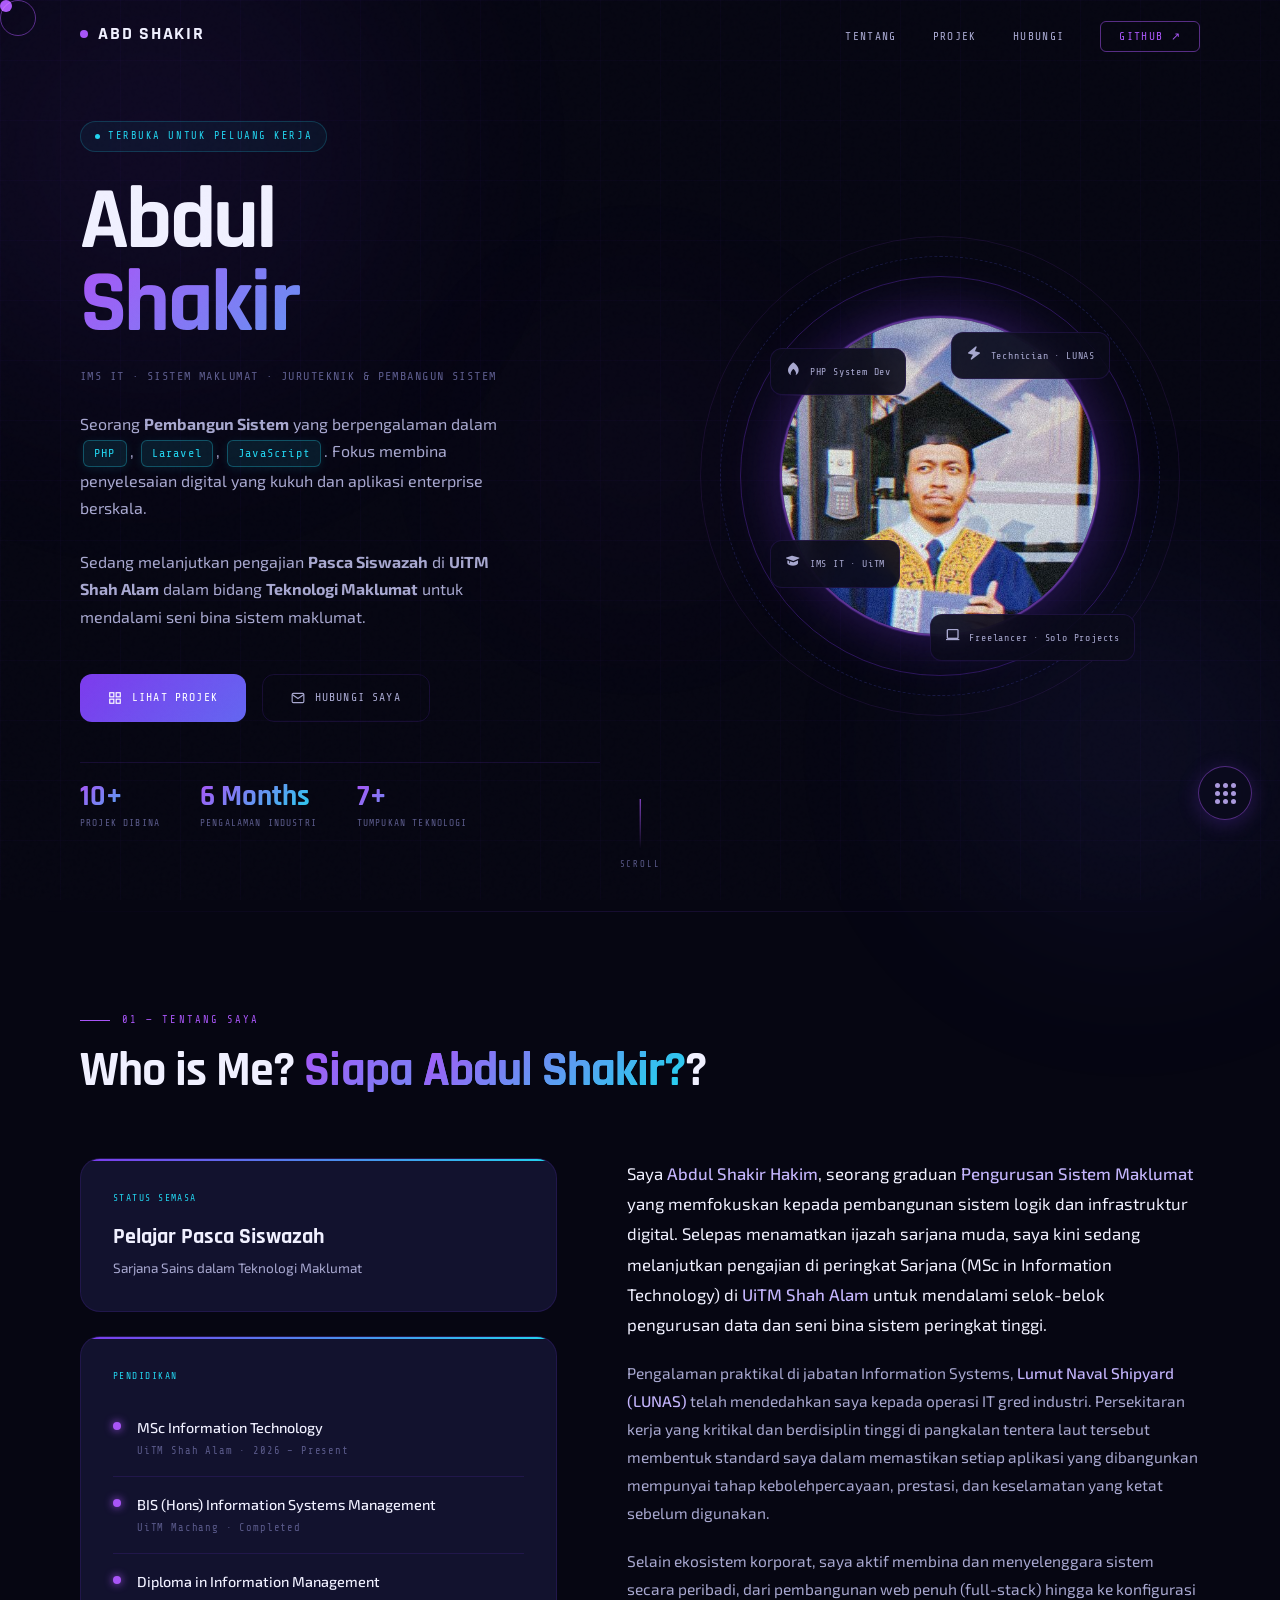
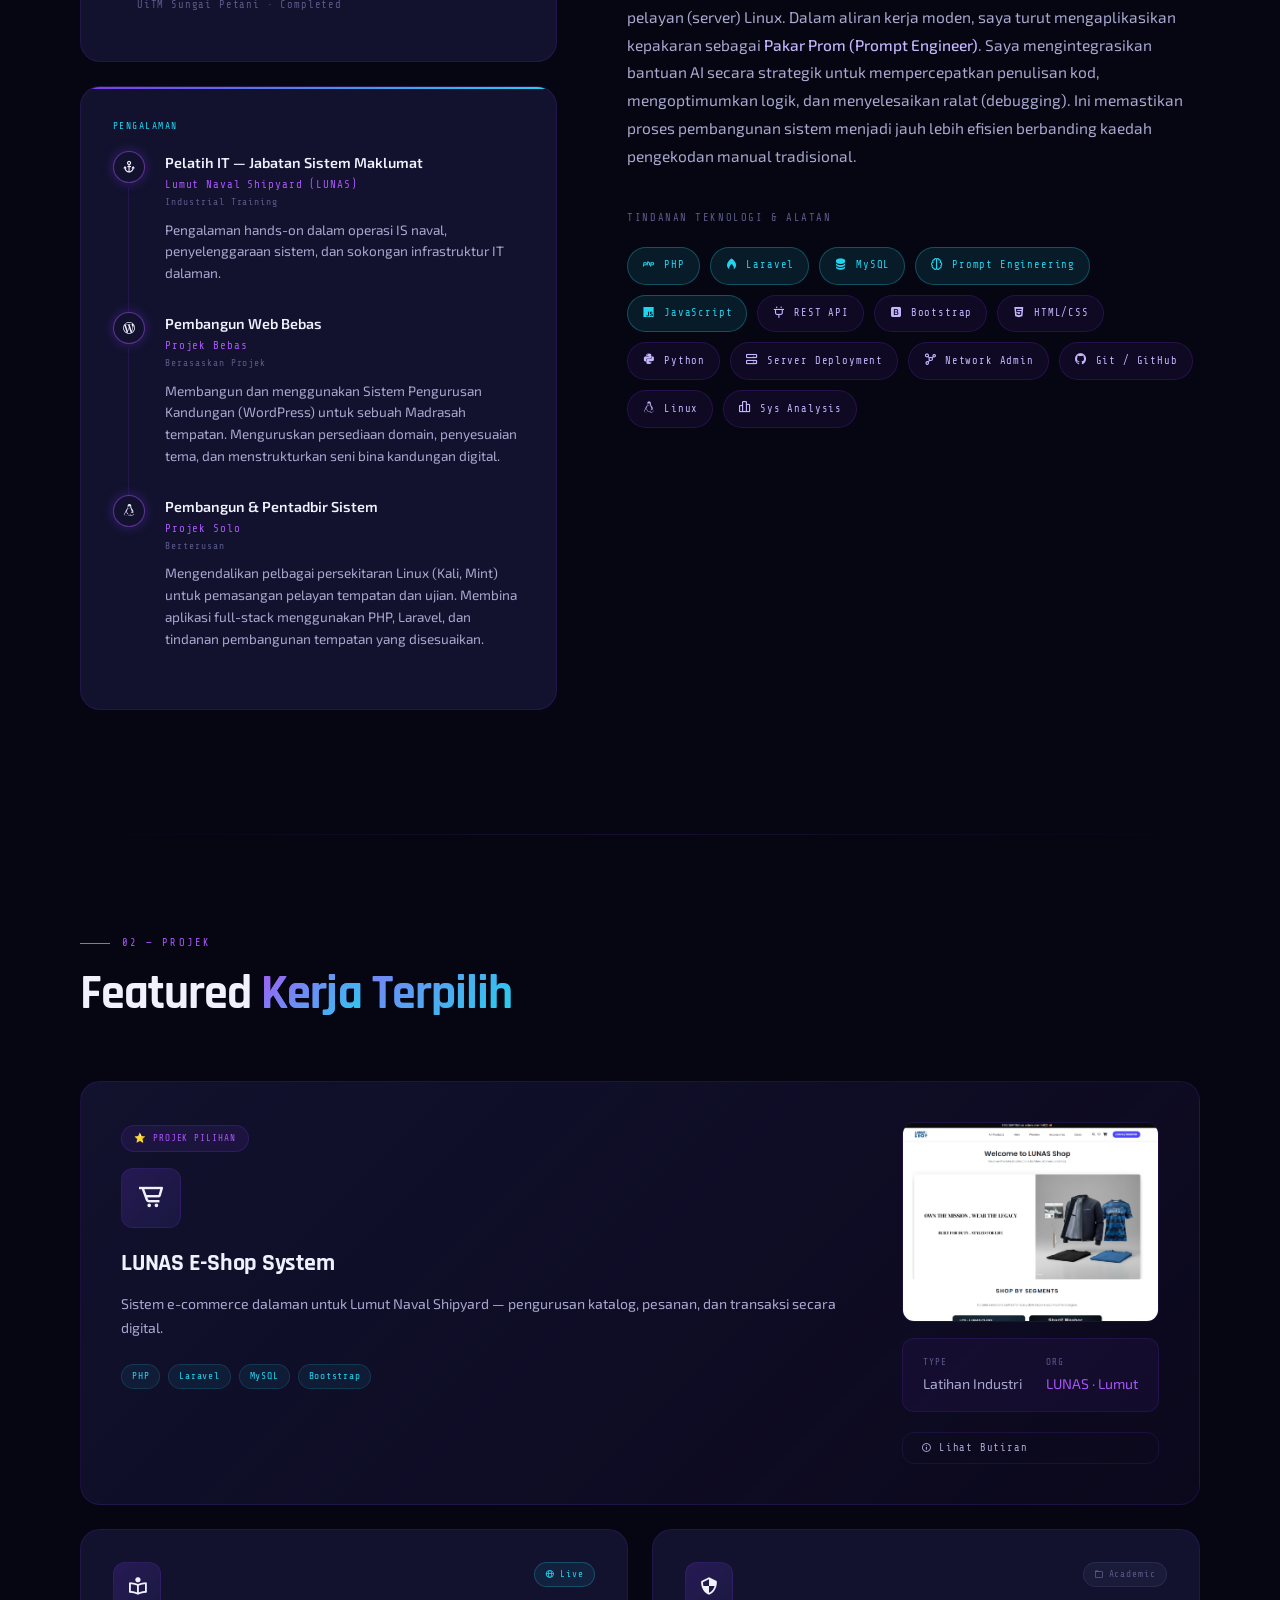
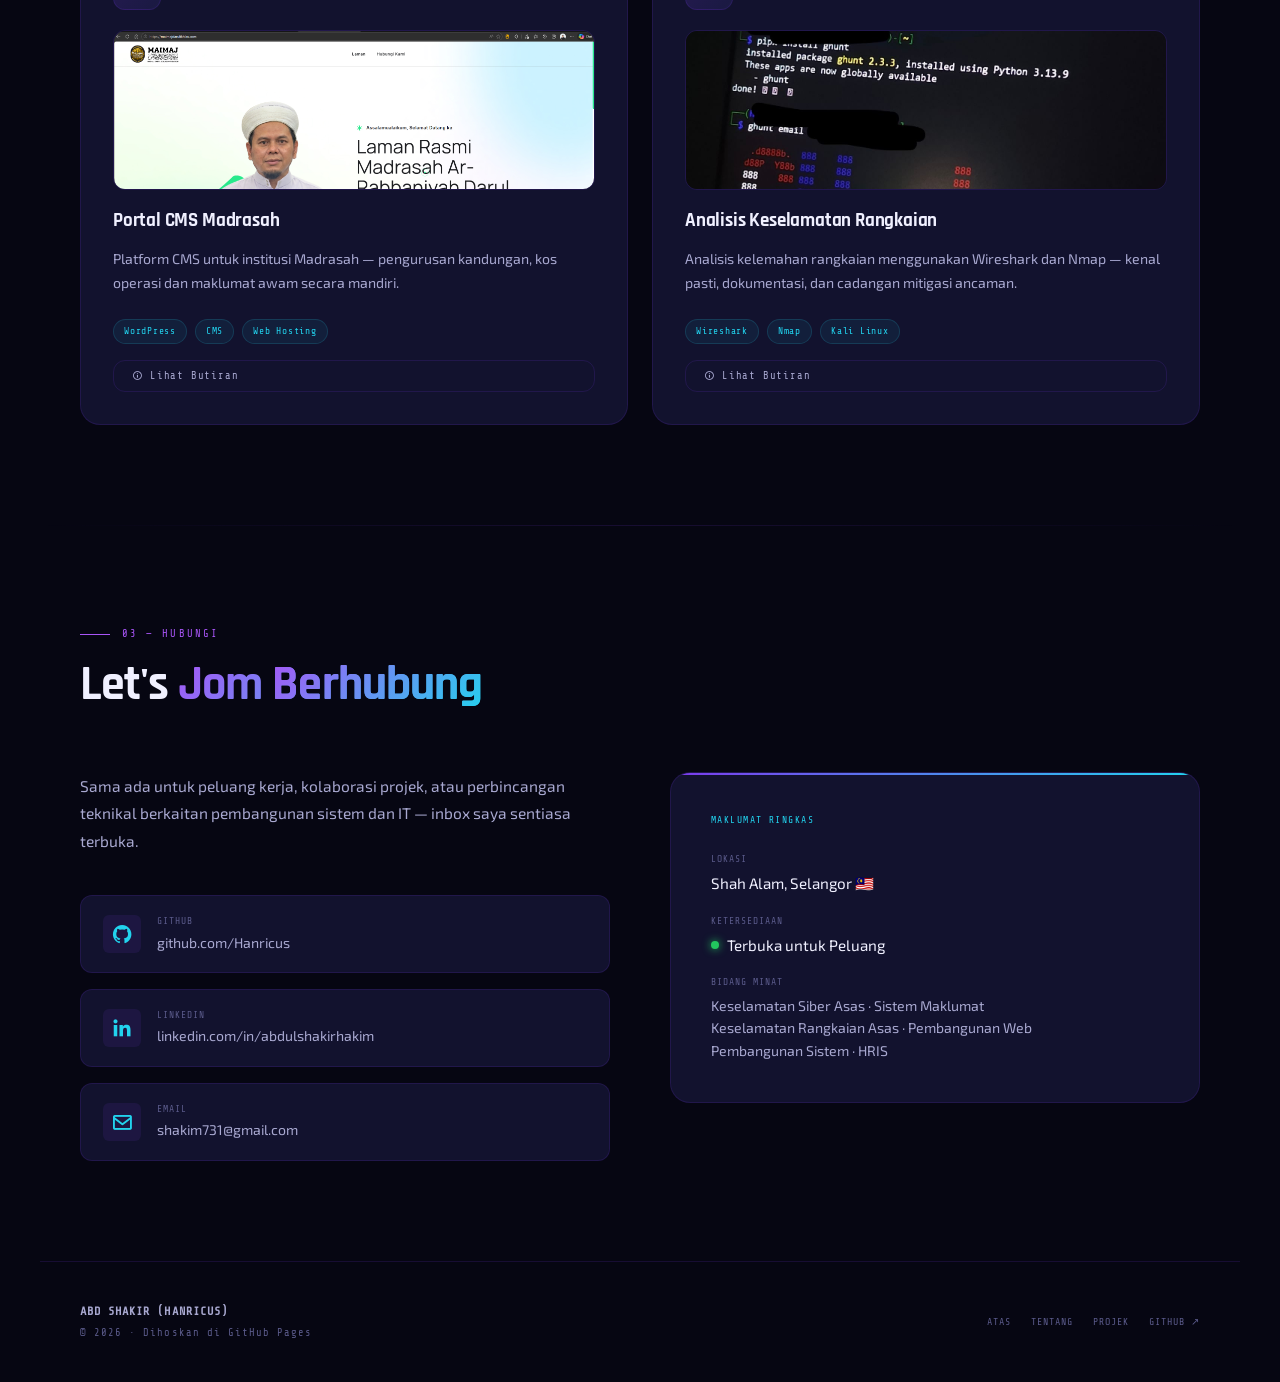
==== commit 3d9b5608: "idk 3" ====
--- a/index.html
+++ b/index.html
@@ -49,7 +49,6 @@
         <ul class="nav-links" role="list">
           <li><a href="#about" data-i18n="nav_about">About</a></li>
           <li><a href="#projects" data-i18n="nav_projects">Projects</a></li>
-          <li><a href="#server">Server</a></li>
           <li><a href="#contact" data-i18n="nav_contact">Contact</a></li>
           <li>
             <a href="https://github.com/Hanricus"
@@ -460,492 +459,6 @@
     </div>
 
 
-    <!-- ══ POCKET SERVER ══ -->
-    <div class="divider" aria-hidden="true"></div>
-
-    <section id="server" class="section" aria-labelledby="server-title">
-      <div class="section-header reveal">
-        <div class="section-tag">04 — Live System</div>
-        <h2 class="section-title" id="server-title">Pocket <span>Server</span></h2>
-      </div>
-
-      <div class="pocketserver-wrapper reveal reveal-delay-1">
-
-        <!-- Left: Info -->
-        <div class="pocketserver-info">
-          <div class="pocketserver-badge">
-            <span class="ps-badge-dot" id="ps-dot" aria-hidden="true"></span>
-            <span class="ps-badge-text" id="ps-status-label">Checking...</span>
-          </div>
-
-          <h3 class="pocketserver-title">Abd Shakir — PocketServer</h3>
-          <p class="pocketserver-desc">
-            Personal web server berjalan di atas <strong>Vivo Y91i</strong> menggunakan
-            <span class="ps-tag">Termux</span> +
-            <span class="ps-tag">nginx</span> +
-            <span class="ps-tag">PHP-FPM</span> +
-            <span class="ps-tag">MariaDB</span>.
-            Exposed melalui <span class="ps-tag">ngrok</span> dan diproxy dengan <span class="ps-tag">Cloudflare Workers</span>.
-          </p>
-
-          <div class="pocketserver-specs">
-            <div class="ps-spec-item">
-              <div class="ps-spec-icon"><i class="bx bx-chip"></i></div>
-              <div>
-                <div class="ps-spec-label">Hardware</div>
-                <div class="ps-spec-val">Vivo Y91i · 2GB RAM</div>
-              </div>
-            </div>
-            <div class="ps-spec-item">
-              <div class="ps-spec-icon"><i class="bx bx-server"></i></div>
-              <div>
-                <div class="ps-spec-label">Stack</div>
-                <div class="ps-spec-val">nginx · PHP 8.5 · MariaDB 12</div>
-              </div>
-            </div>
-            <div class="ps-spec-item">
-              <div class="ps-spec-icon"><i class="bx bx-globe"></i></div>
-              <div>
-                <div class="ps-spec-label">Tunnel</div>
-                <div class="ps-spec-val">ngrok → Cloudflare Workers</div>
-              </div>
-            </div>
-            <div class="ps-spec-item">
-              <div class="ps-spec-icon"><i class="bx bx-time"></i></div>
-              <div>
-                <div class="ps-spec-label">Uptime Note</div>
-                <div class="ps-spec-val">Depends on phone battery 😅</div>
-              </div>
-            </div>
-          </div>
-
-          <a href="https://steep-bread-aef1.shakim731.workers.dev"
-             target="_blank"
-             rel="noopener noreferrer"
-             class="ps-launch-btn"
-             id="ps-launch-btn">
-            <span class="ps-launch-icon"><i class="bx bx-link-external"></i></span>
-            <span>Launch PocketServer</span>
-            <span class="ps-launch-arrow">→</span>
-          </a>
-        </div>
-
-        <!-- Right: Terminal Preview -->
-        <div class="pocketserver-terminal reveal reveal-delay-2">
-          <div class="ps-terminal-bar">
-            <div class="ps-terminal-dots">
-              <span class="ps-tdot red"></span>
-              <span class="ps-tdot yellow"></span>
-              <span class="ps-tdot green"></span>
-            </div>
-            <div class="ps-terminal-title">server — status@vivo-y91i</div>
-          </div>
-          <div class="ps-terminal-body" id="ps-terminal-body">
-            <div class="ps-line"><span class="ps-prompt">$</span> <span class="ps-cmd">ping pocketserver --check</span></div>
-            <div class="ps-line ps-line-wait" id="ps-line-checking">
-              <span class="ps-comment"># checking connection...</span>
-              <span class="ps-blink">▋</span>
-            </div>
-            <div class="ps-line ps-result hidden" id="ps-line-result"></div>
-            <div class="ps-line ps-meta hidden" id="ps-line-meta"></div>
-            <div class="ps-line ps-hint hidden" id="ps-line-hint">
-              <span class="ps-comment"># press enter to visit →</span>
-            </div>
-          </div>
-          <div class="ps-terminal-footer">
-            <span class="ps-tf-item"><i class="bx bxl-tux"></i> Termux · Android</span>
-            <span class="ps-tf-sep">·</span>
-            <span class="ps-tf-item" id="ps-tf-uptime">uptime: —</span>
-            <span class="ps-tf-sep">·</span>
-            <span class="ps-tf-item" id="ps-tf-ping">ping: —</span>
-          </div>
-        </div>
-
-      </div>
-    </section>
-
-    <style>
-    /* ══ POCKET SERVER SECTION ══ */
-    .pocketserver-wrapper {
-      display: grid;
-      grid-template-columns: 1fr 1fr;
-      gap: 48px;
-      align-items: center;
-    }
-
-    .pocketserver-badge {
-      display: inline-flex;
-      align-items: center;
-      gap: 10px;
-      font-family: var(--font-mono);
-      font-size: 0.65rem;
-      letter-spacing: 0.15em;
-      text-transform: uppercase;
-      padding: 7px 16px;
-      border-radius: 100px;
-      border: 1px solid rgba(34,211,238,0.25);
-      background: rgba(34,211,238,0.06);
-      color: var(--text-muted);
-      margin-bottom: 20px;
-      width: fit-content;
-      transition: color 0.3s ease, border-color 0.3s ease, background 0.3s ease;
-    }
-
-    .pocketserver-badge.online {
-      border-color: rgba(34,197,94,0.4);
-      background: rgba(34,197,94,0.08);
-      color: #4ade80;
-    }
-
-    .pocketserver-badge.offline {
-      border-color: rgba(239,68,68,0.4);
-      background: rgba(239,68,68,0.08);
-      color: #f87171;
-    }
-
-    .ps-badge-dot {
-      width: 7px; height: 7px;
-      border-radius: 50%;
-      background: var(--text-muted);
-      flex-shrink: 0;
-      transition: background 0.3s ease, box-shadow 0.3s ease;
-    }
-
-    .pocketserver-badge.online .ps-badge-dot {
-      background: #22c55e;
-      box-shadow: 0 0 8px #22c55e;
-      animation: pulse-dot 2s infinite;
-    }
-
-    .pocketserver-badge.offline .ps-badge-dot {
-      background: #ef4444;
-      box-shadow: 0 0 8px #ef4444;
-    }
-
-    .pocketserver-title {
-      font-family: var(--font-display);
-      font-size: 1.6rem;
-      font-weight: 700;
-      color: var(--text-primary);
-      letter-spacing: -0.02em;
-      margin-bottom: 14px;
-    }
-
-    .pocketserver-desc {
-      color: var(--text-secondary);
-      font-size: 0.92rem;
-      line-height: 1.75;
-      margin-bottom: 28px;
-    }
-
-    .ps-tag {
-      display: inline-block;
-      font-family: var(--font-mono);
-      font-size: 0.7rem;
-      color: var(--accent-cyan);
-      background: rgba(34,211,238,0.08);
-      border: 1px solid rgba(34,211,238,0.2);
-      padding: 1px 8px;
-      border-radius: 4px;
-      margin: 0 2px;
-    }
-
-    .pocketserver-specs {
-      display: grid;
-      grid-template-columns: 1fr 1fr;
-      gap: 14px;
-      margin-bottom: 32px;
-    }
-
-    .ps-spec-item {
-      display: flex;
-      align-items: flex-start;
-      gap: 12px;
-      background: var(--bg-card);
-      border: 1px solid var(--border-subtle);
-      border-radius: var(--radius-md);
-      padding: 14px 16px;
-    }
-
-    .ps-spec-icon {
-      width: 30px; height: 30px;
-      background: rgba(124,58,237,0.12);
-      border-radius: 8px;
-      display: flex;
-      align-items: center;
-      justify-content: center;
-      font-size: 1rem;
-      color: var(--accent-cyan);
-      flex-shrink: 0;
-    }
-
-    .ps-spec-label {
-      font-family: var(--font-mono);
-      font-size: 0.55rem;
-      letter-spacing: 0.1em;
-      text-transform: uppercase;
-      color: var(--text-muted);
-      margin-bottom: 3px;
-    }
-
-    .ps-spec-val {
-      font-size: 0.8rem;
-      color: var(--text-primary);
-      font-weight: 500;
-    }
-
-    .ps-launch-btn {
-      display: inline-flex;
-      align-items: center;
-      gap: 12px;
-      background: linear-gradient(135deg, rgba(124,58,237,0.15), rgba(34,211,238,0.1));
-      border: 1px solid var(--border-active);
-      color: var(--text-primary);
-      font-family: var(--font-mono);
-      font-size: 0.72rem;
-      letter-spacing: 0.1em;
-      text-transform: uppercase;
-      text-decoration: none;
-      padding: 14px 28px;
-      border-radius: var(--radius-md);
-      position: relative;
-      overflow: hidden;
-      transition: transform 0.3s ease, box-shadow 0.3s ease, background 0.3s ease;
-    }
-
-    .ps-launch-btn::before {
-      content: '';
-      position: absolute;
-      inset: 0;
-      background: linear-gradient(135deg, var(--accent-violet), var(--accent-cyan));
-      opacity: 0;
-      transition: opacity 0.3s ease;
-    }
-
-    .ps-launch-btn:hover {
-      transform: translateY(-2px);
-      box-shadow: 0 8px 30px rgba(124,58,237,0.35);
-    }
-
-    .ps-launch-btn:hover::before { opacity: 0.15; }
-
-    .ps-launch-icon, .ps-launch-arrow {
-      position: relative; z-index: 1;
-    }
-
-    .ps-launch-btn span:nth-child(2) {
-      position: relative; z-index: 1;
-    }
-
-    .ps-launch-arrow {
-      color: var(--accent-cyan);
-      transition: transform 0.3s ease;
-    }
-
-    .ps-launch-btn:hover .ps-launch-arrow { transform: translateX(4px); }
-
-    /* Terminal */
-    .pocketserver-terminal {
-      background: #0a0a16;
-      border: 1px solid rgba(124,58,237,0.3);
-      border-radius: var(--radius-lg);
-      overflow: hidden;
-      box-shadow: 0 0 40px rgba(124,58,237,0.12), inset 0 0 40px rgba(0,0,0,0.3);
-    }
-
-    .ps-terminal-bar {
-      background: rgba(124,58,237,0.12);
-      border-bottom: 1px solid rgba(124,58,237,0.2);
-      padding: 10px 16px;
-      display: flex;
-      align-items: center;
-      gap: 12px;
-    }
-
-    .ps-terminal-dots {
-      display: flex;
-      gap: 6px;
-    }
-
-    .ps-tdot {
-      width: 10px; height: 10px;
-      border-radius: 50%;
-    }
-
-    .ps-tdot.red    { background: #ff5f56; }
-    .ps-tdot.yellow { background: #ffbd2e; }
-    .ps-tdot.green  { background: #27c93f; }
-
-    .ps-terminal-title {
-      font-family: var(--font-mono);
-      font-size: 0.6rem;
-      letter-spacing: 0.1em;
-      color: var(--text-muted);
-      flex: 1;
-      text-align: center;
-    }
-
-    .ps-terminal-body {
-      padding: 20px 20px 16px;
-      min-height: 160px;
-      display: flex;
-      flex-direction: column;
-      gap: 8px;
-    }
-
-    .ps-line {
-      font-family: var(--font-mono);
-      font-size: 0.72rem;
-      letter-spacing: 0.05em;
-      display: flex;
-      align-items: center;
-      gap: 8px;
-    }
-
-    .ps-line.hidden { display: none; }
-
-    .ps-prompt { color: #7c3aed; font-weight: 700; }
-    .ps-cmd    { color: #e0e0ff; }
-    .ps-comment { color: #4a4a7a; font-style: italic; }
-
-    .ps-blink {
-      color: var(--accent-cyan);
-      animation: ps-blink-anim 1s step-end infinite;
-    }
-
-    @keyframes ps-blink-anim {
-      0%, 100% { opacity: 1; }
-      50%       { opacity: 0; }
-    }
-
-    .ps-result.online  { color: #4ade80; }
-    .ps-result.offline { color: #f87171; }
-    .ps-meta    { color: #a78bfa; }
-    .ps-hint    { color: #4a4a7a; }
-
-    .ps-terminal-footer {
-      background: rgba(0,0,0,0.3);
-      border-top: 1px solid rgba(124,58,237,0.15);
-      padding: 8px 16px;
-      display: flex;
-      align-items: center;
-      gap: 8px;
-      font-family: var(--font-mono);
-      font-size: 0.55rem;
-      letter-spacing: 0.08em;
-      color: var(--text-muted);
-    }
-
-    .ps-tf-sep { color: rgba(124,58,237,0.4); }
-
-    @media (max-width: 900px) {
-      .pocketserver-wrapper { grid-template-columns: 1fr; gap: 32px; }
-      .pocketserver-specs   { grid-template-columns: 1fr 1fr; }
-    }
-
-    @media (max-width: 600px) {
-      .pocketserver-specs { grid-template-columns: 1fr; }
-    }
-    </style>
-
-    <script>
-    /* ── POCKET SERVER STATUS CHECK ── */
-    (function initPocketServerStatus() {
-      const WORKER_URL = 'https://steep-bread-aef1.shakim731.workers.dev';
-
-      const badge      = document.querySelector('.pocketserver-badge');
-      const dotEl      = document.getElementById('ps-dot');
-      const labelEl    = document.getElementById('ps-status-label');
-      const lineCheck  = document.getElementById('ps-line-checking');
-      const lineResult = document.getElementById('ps-line-result');
-      const lineMeta   = document.getElementById('ps-line-meta');
-      const lineHint   = document.getElementById('ps-line-hint');
-      const tfUptime   = document.getElementById('ps-tf-uptime');
-      const tfPing     = document.getElementById('ps-tf-ping');
-
-      async function checkStatus() {
-        const t0 = Date.now();
-        try {
-          const controller = new AbortController();
-          const timeout = setTimeout(() => controller.abort(), 8000);
-
-          const res = await fetch(WORKER_URL, {
-            method: 'GET',
-            signal: controller.signal,
-            cache: 'no-store',
-          });
-          clearTimeout(timeout);
-
-          const ping = Date.now() - t0;
-          const isOk = res.status < 500;
-
-          if (isOk) {
-            setOnline(ping, res.status);
-          } else {
-            setOffline('server returned ' + res.status);
-          }
-        } catch (e) {
-          const ping = Date.now() - t0;
-          if (e.name === 'AbortError') {
-            setOffline('timeout after 8s');
-          } else {
-            setOffline(e.message || 'unreachable');
-          }
-        }
-      }
-
-      function setOnline(ping, status) {
-        badge && badge.classList.add('online');
-        badge && badge.classList.remove('offline');
-        if (labelEl) labelEl.textContent = 'Online';
-        if (tfPing)   tfPing.textContent  = 'ping: ' + ping + 'ms';
-        if (tfUptime) tfUptime.textContent = 'status: HTTP ' + status;
-
-        if (lineCheck)  lineCheck.classList.add('hidden');
-        if (lineResult) {
-          lineResult.classList.remove('hidden', 'offline');
-          lineResult.classList.add('online');
-          lineResult.innerHTML = '<span class="ps-comment">> connection established ✓</span>';
-        }
-        if (lineMeta) {
-          lineMeta.classList.remove('hidden');
-          lineMeta.innerHTML = '<span class="ps-comment">> response: ' + ping + 'ms · HTTP ' + status + '</span>';
-        }
-        if (lineHint) lineHint.classList.remove('hidden');
-      }
-
-      function setOffline(reason) {
-        badge && badge.classList.add('offline');
-        badge && badge.classList.remove('online');
-        if (labelEl) labelEl.textContent = 'Offline';
-        if (tfPing)   tfPing.textContent  = 'ping: —';
-        if (tfUptime) tfUptime.textContent = 'status: unreachable';
-
-        if (lineCheck)  lineCheck.classList.add('hidden');
-        if (lineResult) {
-          lineResult.classList.remove('hidden', 'online');
-          lineResult.classList.add('offline');
-          lineResult.innerHTML = '<span class="ps-comment">> connection failed ✗</span>';
-        }
-        if (lineMeta) {
-          lineMeta.classList.remove('hidden');
-          lineMeta.innerHTML = '<span class="ps-comment">> ' + reason + '</span>';
-        }
-        if (lineHint) {
-          lineHint.classList.remove('hidden');
-          lineHint.innerHTML = '<span class="ps-comment"># server mungkin tengah cas phone 😅</span>';
-        }
-      }
-
-      // Run check after short delay (bagi page load dulu)
-      setTimeout(checkStatus, 1200);
-
-      // Auto recheck setiap 60 saat
-      setInterval(checkStatus, 60000);
-    })();
-    </script>
-
-
     <!-- ══ CONTACT ══ -->
     <div class="divider" aria-hidden="true"></div>
 
@@ -987,11 +500,11 @@
               </div>
             </a>
 
-            <a href="/cdn-cgi/l/email-protection#5f2c373e343632686c6e1f38323e3633713c3032" class="contact-link">
+            <a href="mailto:shakim731@gmail.com" class="contact-link">
               <div class="contact-link-icon"><i class="bx bx-envelope"></i></div>
               <div class="contact-link-text">
                 <div class="contact-link-label">Email</div>
-                <div class="contact-link-value"><span class="__cf_email__" data-cfemail="f4879c959f9d99c3c7c5b49399959d98da979b99">[email&#160;protected]</span></div>
+                <div class="contact-link-value">shakim731@gmail.com</div>
               </div>
             </a>
           </div>
@@ -1067,4 +580,10 @@
       </div>
     </footer>
 
-  </div><!-- end page-wrapper+  </div><!-- end page-wrapper -->
+
+  <!-- JavaScript -->
+  <script src="js/main.js" defer></script>
+  <script src="js/translator.js" defer></script>
+</body>
+</html>
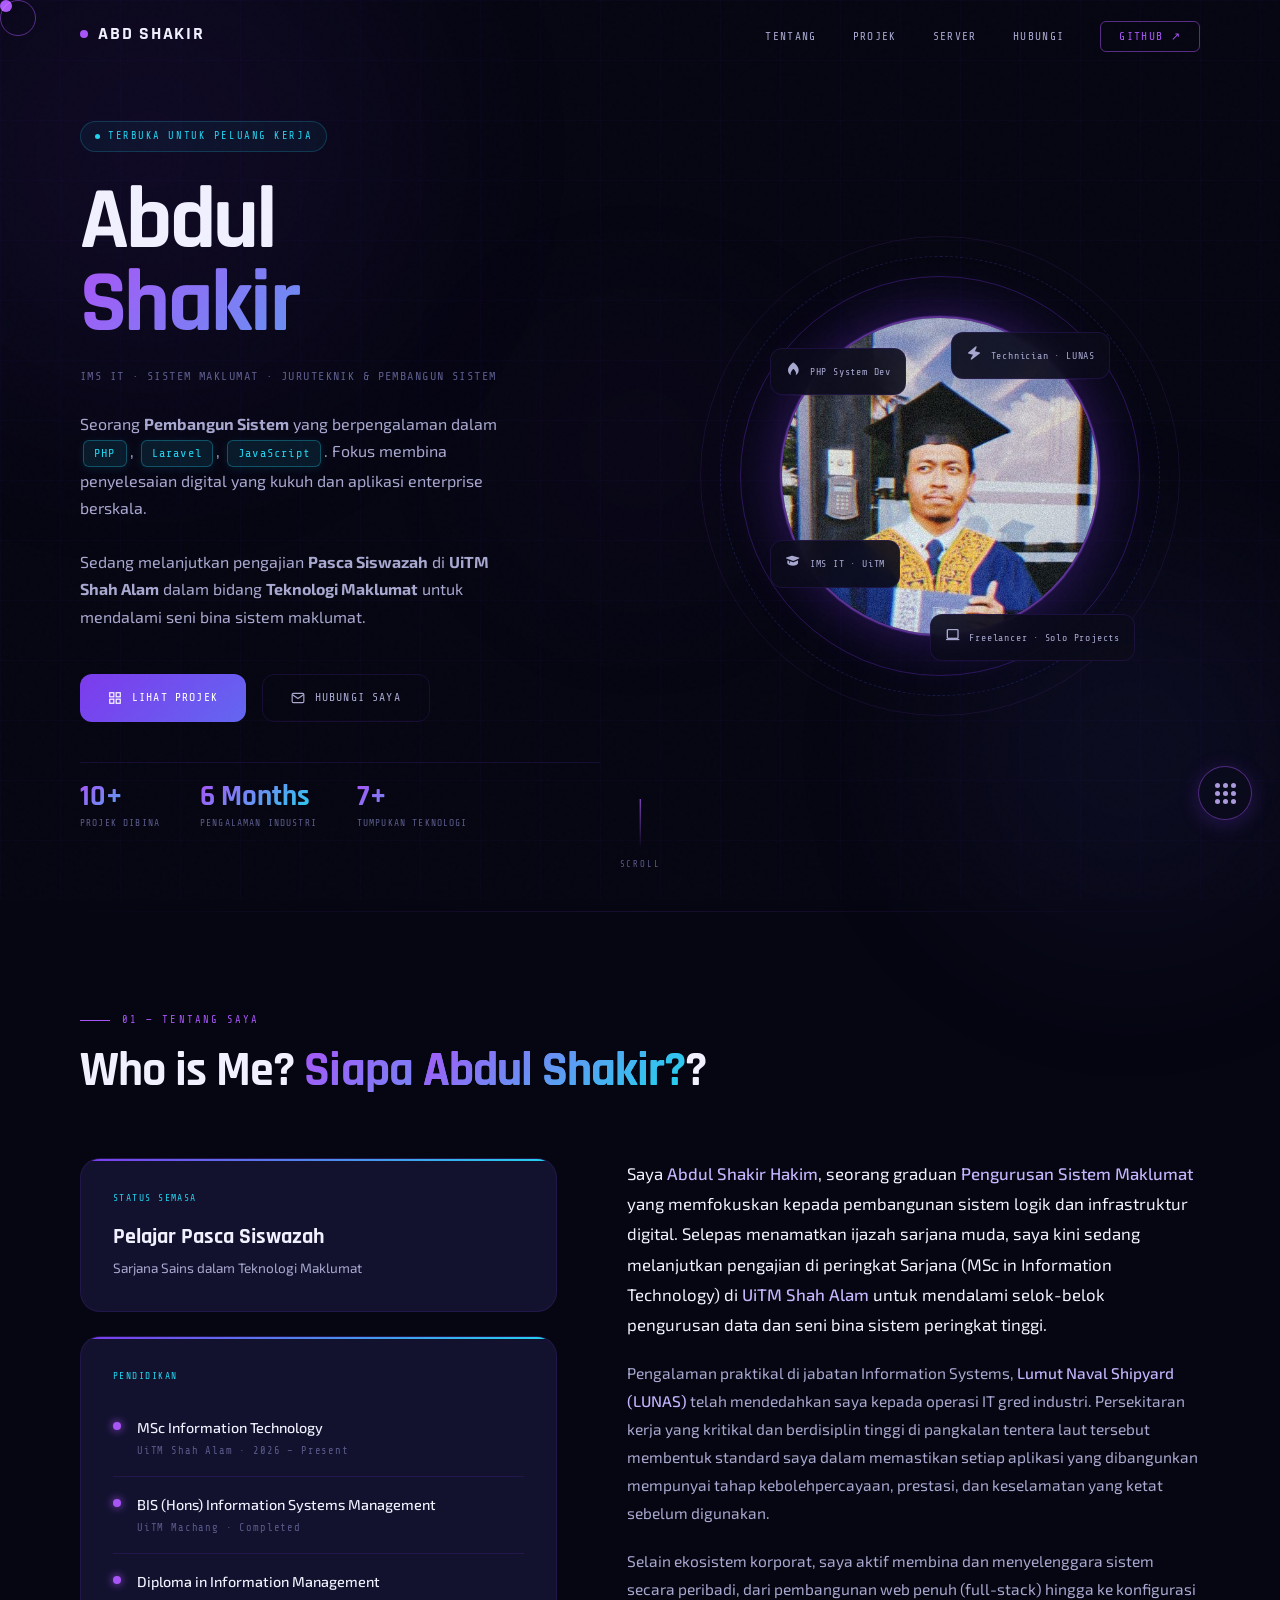
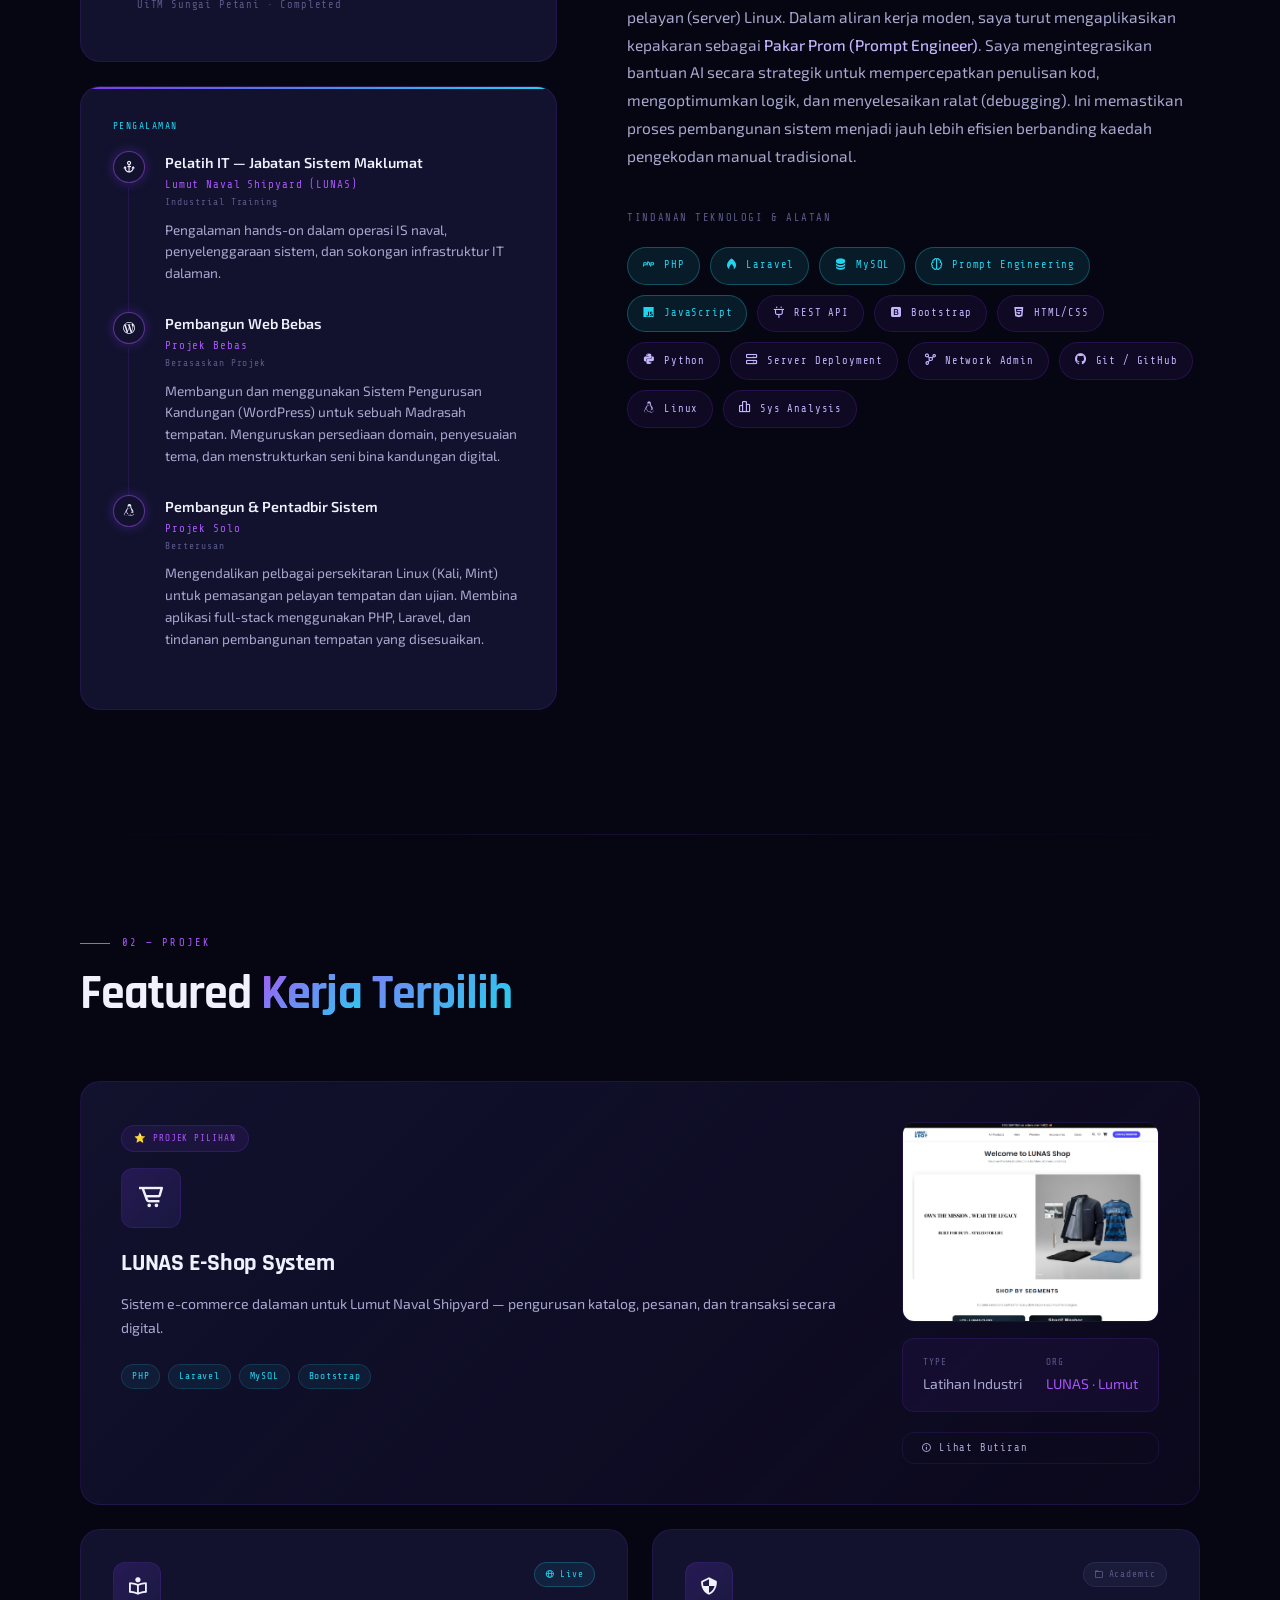
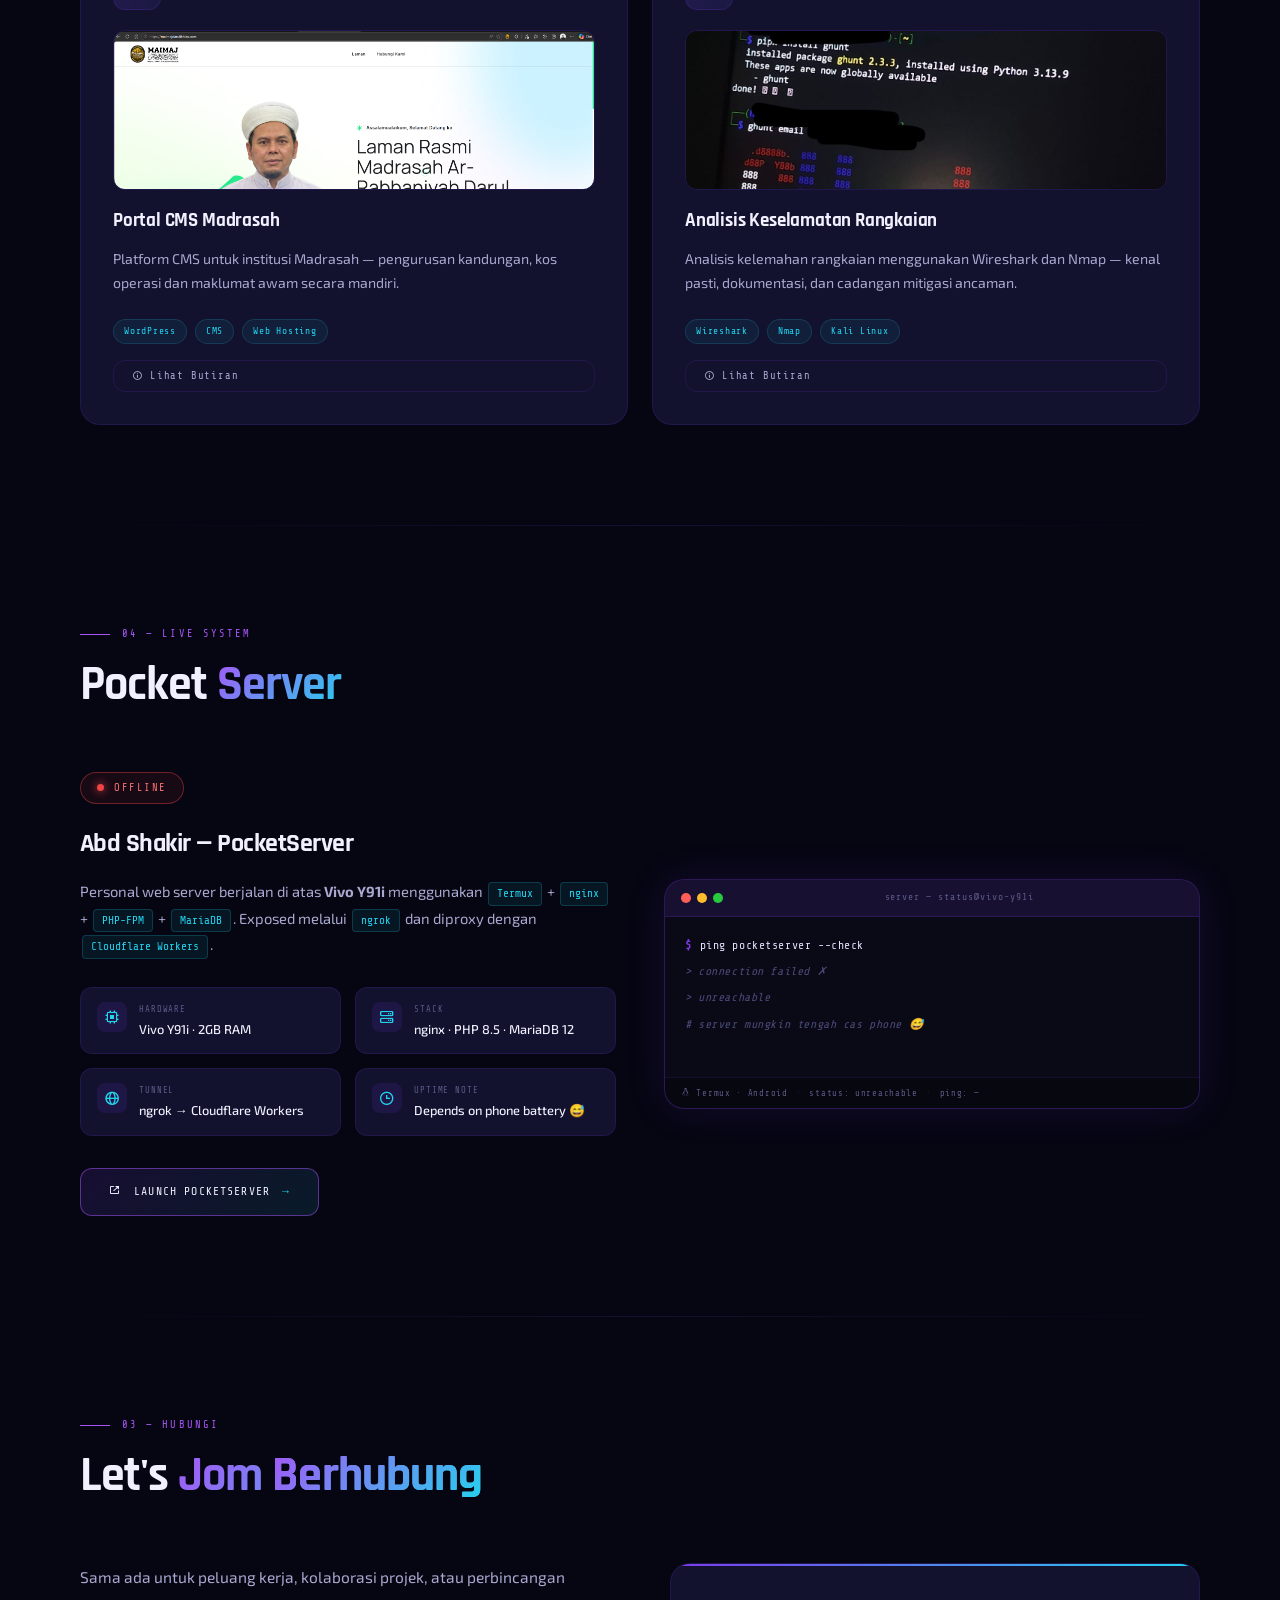
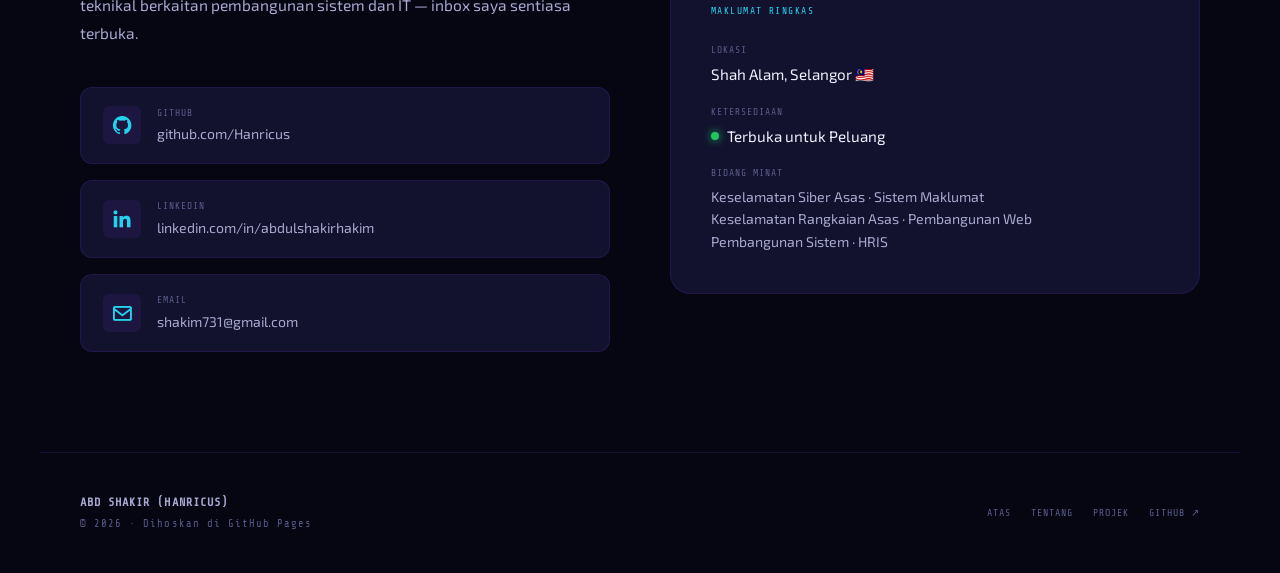
==== commit a9f9bc6a: "idk 4" ====
--- a/index.html
+++ b/index.html
@@ -49,6 +49,7 @@
         <ul class="nav-links" role="list">
           <li><a href="#about" data-i18n="nav_about">About</a></li>
           <li><a href="#projects" data-i18n="nav_projects">Projects</a></li>
+          <li><a href="#server">Server</a></li>
           <li><a href="#contact" data-i18n="nav_contact">Contact</a></li>
           <li>
             <a href="https://github.com/Hanricus"
@@ -458,6 +459,389 @@
       </div>
     </div>
 
+    <!-- ══ POCKET SERVER ══ -->
+    <div class="divider" aria-hidden="true"></div>
+
+    <section id="server" class="section" aria-labelledby="server-title">
+      <div class="section-header reveal">
+        <div class="section-tag">04 — Live System</div>
+        <h2 class="section-title" id="server-title">Pocket <span>Server</span></h2>
+      </div>
+
+      <div class="pocketserver-wrapper reveal reveal-delay-1">
+
+        <!-- Left: Info -->
+        <div class="pocketserver-info">
+          <div class="pocketserver-badge">
+            <span class="ps-badge-dot" id="ps-dot" aria-hidden="true"></span>
+            <span class="ps-badge-text" id="ps-status-label">Checking...</span>
+          </div>
+
+          <h3 class="pocketserver-title">Abd Shakir — PocketServer</h3>
+          <p class="pocketserver-desc">
+            Personal web server berjalan di atas <strong>Vivo Y91i</strong> menggunakan
+            <span class="ps-tag">Termux</span> +
+            <span class="ps-tag">nginx</span> +
+            <span class="ps-tag">PHP-FPM</span> +
+            <span class="ps-tag">MariaDB</span>.
+            Exposed melalui <span class="ps-tag">ngrok</span> dan diproxy dengan <span class="ps-tag">Cloudflare Workers</span>.
+          </p>
+
+          <div class="pocketserver-specs">
+            <div class="ps-spec-item">
+              <div class="ps-spec-icon"><i class="bx bx-chip"></i></div>
+              <div>
+                <div class="ps-spec-label">Hardware</div>
+                <div class="ps-spec-val">Vivo Y91i · 2GB RAM</div>
+              </div>
+            </div>
+            <div class="ps-spec-item">
+              <div class="ps-spec-icon"><i class="bx bx-server"></i></div>
+              <div>
+                <div class="ps-spec-label">Stack</div>
+                <div class="ps-spec-val">nginx · PHP 8.5 · MariaDB 12</div>
+              </div>
+            </div>
+            <div class="ps-spec-item">
+              <div class="ps-spec-icon"><i class="bx bx-globe"></i></div>
+              <div>
+                <div class="ps-spec-label">Tunnel</div>
+                <div class="ps-spec-val">ngrok → Cloudflare Workers</div>
+              </div>
+            </div>
+            <div class="ps-spec-item">
+              <div class="ps-spec-icon"><i class="bx bx-time"></i></div>
+              <div>
+                <div class="ps-spec-label">Uptime Note</div>
+                <div class="ps-spec-val">Depends on phone battery 😅</div>
+              </div>
+            </div>
+          </div>
+
+          <a href="https://steep-bread-aef1.shakim731.workers.dev"
+             target="_blank"
+             rel="noopener noreferrer"
+             class="ps-launch-btn"
+             id="ps-launch-btn">
+            <span class="ps-launch-icon"><i class="bx bx-link-external"></i></span>
+            <span>Launch PocketServer</span>
+            <span class="ps-launch-arrow">→</span>
+          </a>
+        </div>
+
+        <!-- Right: Terminal Preview -->
+        <div class="pocketserver-terminal reveal reveal-delay-2">
+          <div class="ps-terminal-bar">
+            <div class="ps-terminal-dots">
+              <span class="ps-tdot red"></span>
+              <span class="ps-tdot yellow"></span>
+              <span class="ps-tdot green"></span>
+            </div>
+            <div class="ps-terminal-title">server — status@vivo-y91i</div>
+          </div>
+          <div class="ps-terminal-body" id="ps-terminal-body">
+            <div class="ps-line"><span class="ps-prompt">$</span> <span class="ps-cmd">ping pocketserver --check</span></div>
+            <div class="ps-line ps-line-wait" id="ps-line-checking">
+              <span class="ps-comment"># checking connection...</span>
+              <span class="ps-blink">▋</span>
+            </div>
+            <div class="ps-line ps-result hidden" id="ps-line-result"></div>
+            <div class="ps-line ps-meta hidden" id="ps-line-meta"></div>
+            <div class="ps-line ps-hint hidden" id="ps-line-hint">
+              <span class="ps-comment"># press enter to visit →</span>
+            </div>
+          </div>
+          <div class="ps-terminal-footer">
+            <span class="ps-tf-item"><i class="bx bxl-tux"></i> Termux · Android</span>
+            <span class="ps-tf-sep">·</span>
+            <span class="ps-tf-item" id="ps-tf-uptime">uptime: —</span>
+            <span class="ps-tf-sep">·</span>
+            <span class="ps-tf-item" id="ps-tf-ping">ping: —</span>
+          </div>
+        </div>
+
+      </div>
+    </section>
+
+    <style>
+    .pocketserver-wrapper {
+      display: grid;
+      grid-template-columns: 1fr 1fr;
+      gap: 48px;
+      align-items: center;
+    }
+    .pocketserver-badge {
+      display: inline-flex;
+      align-items: center;
+      gap: 10px;
+      font-family: var(--font-mono);
+      font-size: 0.65rem;
+      letter-spacing: 0.15em;
+      text-transform: uppercase;
+      padding: 7px 16px;
+      border-radius: 100px;
+      border: 1px solid rgba(34,211,238,0.25);
+      background: rgba(34,211,238,0.06);
+      color: var(--text-muted);
+      margin-bottom: 20px;
+      width: fit-content;
+      transition: color 0.3s ease, border-color 0.3s ease, background 0.3s ease;
+    }
+    .pocketserver-badge.online {
+      border-color: rgba(34,197,94,0.4);
+      background: rgba(34,197,94,0.08);
+      color: #4ade80;
+    }
+    .pocketserver-badge.offline {
+      border-color: rgba(239,68,68,0.4);
+      background: rgba(239,68,68,0.08);
+      color: #f87171;
+    }
+    .ps-badge-dot {
+      width: 7px; height: 7px;
+      border-radius: 50%;
+      background: var(--text-muted);
+      flex-shrink: 0;
+      transition: background 0.3s ease, box-shadow 0.3s ease;
+    }
+    .pocketserver-badge.online .ps-badge-dot {
+      background: #22c55e;
+      box-shadow: 0 0 8px #22c55e;
+      animation: pulse-dot 2s infinite;
+    }
+    .pocketserver-badge.offline .ps-badge-dot {
+      background: #ef4444;
+      box-shadow: 0 0 8px #ef4444;
+    }
+    .pocketserver-title {
+      font-family: var(--font-display);
+      font-size: 1.6rem;
+      font-weight: 700;
+      color: var(--text-primary);
+      letter-spacing: -0.02em;
+      margin-bottom: 14px;
+    }
+    .pocketserver-desc {
+      color: var(--text-secondary);
+      font-size: 0.92rem;
+      line-height: 1.75;
+      margin-bottom: 28px;
+    }
+    .ps-tag {
+      display: inline-block;
+      font-family: var(--font-mono);
+      font-size: 0.7rem;
+      color: var(--accent-cyan);
+      background: rgba(34,211,238,0.08);
+      border: 1px solid rgba(34,211,238,0.2);
+      padding: 1px 8px;
+      border-radius: 4px;
+      margin: 0 2px;
+    }
+    .pocketserver-specs {
+      display: grid;
+      grid-template-columns: 1fr 1fr;
+      gap: 14px;
+      margin-bottom: 32px;
+    }
+    .ps-spec-item {
+      display: flex;
+      align-items: flex-start;
+      gap: 12px;
+      background: var(--bg-card);
+      border: 1px solid var(--border-subtle);
+      border-radius: var(--radius-md);
+      padding: 14px 16px;
+    }
+    .ps-spec-icon {
+      width: 30px; height: 30px;
+      background: rgba(124,58,237,0.12);
+      border-radius: 8px;
+      display: flex;
+      align-items: center;
+      justify-content: center;
+      font-size: 1rem;
+      color: var(--accent-cyan);
+      flex-shrink: 0;
+    }
+    .ps-spec-label {
+      font-family: var(--font-mono);
+      font-size: 0.55rem;
+      letter-spacing: 0.1em;
+      text-transform: uppercase;
+      color: var(--text-muted);
+      margin-bottom: 3px;
+    }
+    .ps-spec-val {
+      font-size: 0.8rem;
+      color: var(--text-primary);
+      font-weight: 500;
+    }
+    .ps-launch-btn {
+      display: inline-flex;
+      align-items: center;
+      gap: 12px;
+      background: linear-gradient(135deg, rgba(124,58,237,0.15), rgba(34,211,238,0.1));
+      border: 1px solid var(--border-active);
+      color: var(--text-primary);
+      font-family: var(--font-mono);
+      font-size: 0.72rem;
+      letter-spacing: 0.1em;
+      text-transform: uppercase;
+      text-decoration: none;
+      padding: 14px 28px;
+      border-radius: var(--radius-md);
+      position: relative;
+      overflow: hidden;
+      transition: transform 0.3s ease, box-shadow 0.3s ease;
+    }
+    .ps-launch-btn:hover {
+      transform: translateY(-2px);
+      box-shadow: 0 8px 30px rgba(124,58,237,0.35);
+    }
+    .ps-launch-arrow {
+      color: var(--accent-cyan);
+      transition: transform 0.3s ease;
+    }
+    .ps-launch-btn:hover .ps-launch-arrow { transform: translateX(4px); }
+    .pocketserver-terminal {
+      background: #0a0a16;
+      border: 1px solid rgba(124,58,237,0.3);
+      border-radius: var(--radius-lg);
+      overflow: hidden;
+      box-shadow: 0 0 40px rgba(124,58,237,0.12);
+    }
+    .ps-terminal-bar {
+      background: rgba(124,58,237,0.12);
+      border-bottom: 1px solid rgba(124,58,237,0.2);
+      padding: 10px 16px;
+      display: flex;
+      align-items: center;
+      gap: 12px;
+    }
+    .ps-terminal-dots { display: flex; gap: 6px; }
+    .ps-tdot { width: 10px; height: 10px; border-radius: 50%; }
+    .ps-tdot.red    { background: #ff5f56; }
+    .ps-tdot.yellow { background: #ffbd2e; }
+    .ps-tdot.green  { background: #27c93f; }
+    .ps-terminal-title {
+      font-family: var(--font-mono);
+      font-size: 0.6rem;
+      letter-spacing: 0.1em;
+      color: var(--text-muted);
+      flex: 1;
+      text-align: center;
+    }
+    .ps-terminal-body {
+      padding: 20px 20px 16px;
+      min-height: 160px;
+      display: flex;
+      flex-direction: column;
+      gap: 8px;
+    }
+    .ps-line {
+      font-family: var(--font-mono);
+      font-size: 0.72rem;
+      letter-spacing: 0.05em;
+      display: flex;
+      align-items: center;
+      gap: 8px;
+    }
+    .ps-line.hidden { display: none; }
+    .ps-prompt { color: #7c3aed; font-weight: 700; }
+    .ps-cmd    { color: #e0e0ff; }
+    .ps-comment { color: #4a4a7a; font-style: italic; }
+    .ps-blink {
+      color: var(--accent-cyan);
+      animation: ps-blink-anim 1s step-end infinite;
+    }
+    @keyframes ps-blink-anim {
+      0%, 100% { opacity: 1; }
+      50%       { opacity: 0; }
+    }
+    .ps-result.online  { color: #4ade80; }
+    .ps-result.offline { color: #f87171; }
+    .ps-meta  { color: #a78bfa; }
+    .ps-hint  { color: #4a4a7a; }
+    .ps-terminal-footer {
+      background: rgba(0,0,0,0.3);
+      border-top: 1px solid rgba(124,58,237,0.15);
+      padding: 8px 16px;
+      display: flex;
+      align-items: center;
+      gap: 8px;
+      font-family: var(--font-mono);
+      font-size: 0.55rem;
+      letter-spacing: 0.08em;
+      color: var(--text-muted);
+    }
+    .ps-tf-sep { color: rgba(124,58,237,0.4); }
+    @media (max-width: 900px) {
+      .pocketserver-wrapper { grid-template-columns: 1fr; gap: 32px; }
+    }
+    @media (max-width: 600px) {
+      .pocketserver-specs { grid-template-columns: 1fr; }
+    }
+    </style>
+
+    <script>
+    (function initPocketServerStatus() {
+      const WORKER_URL = 'https://steep-bread-aef1.shakim731.workers.dev';
+      const badge      = document.querySelector('.pocketserver-badge');
+      const labelEl    = document.getElementById('ps-status-label');
+      const lineCheck  = document.getElementById('ps-line-checking');
+      const lineResult = document.getElementById('ps-line-result');
+      const lineMeta   = document.getElementById('ps-line-meta');
+      const lineHint   = document.getElementById('ps-line-hint');
+      const tfUptime   = document.getElementById('ps-tf-uptime');
+      const tfPing     = document.getElementById('ps-tf-ping');
+
+      async function checkStatus() {
+        const t0 = Date.now();
+        try {
+          const controller = new AbortController();
+          const timeout = setTimeout(() => controller.abort(), 8000);
+          const res = await fetch(WORKER_URL, { method: 'GET', signal: controller.signal, cache: 'no-store' });
+          clearTimeout(timeout);
+          const ping = Date.now() - t0;
+          res.status < 500 ? setOnline(ping, res.status) : setOffline('server returned ' + res.status);
+        } catch (e) {
+          setOffline(e.name === 'AbortError' ? 'timeout after 8s' : 'unreachable');
+        }
+      }
+
+      function setOnline(ping, status) {
+        badge.classList.add('online'); badge.classList.remove('offline');
+        labelEl.textContent = 'Online';
+        tfPing.textContent   = 'ping: ' + ping + 'ms';
+        tfUptime.textContent = 'status: HTTP ' + status;
+        lineCheck.classList.add('hidden');
+        lineResult.classList.remove('hidden', 'offline'); lineResult.classList.add('online');
+        lineResult.innerHTML = '<span class="ps-comment">> connection established ✓</span>';
+        lineMeta.classList.remove('hidden');
+        lineMeta.innerHTML = '<span class="ps-comment">> response: ' + ping + 'ms · HTTP ' + status + '</span>';
+        lineHint.classList.remove('hidden');
+        lineHint.innerHTML = '<span class="ps-comment"># click Launch PocketServer to visit →</span>';
+      }
+
+      function setOffline(reason) {
+        badge.classList.add('offline'); badge.classList.remove('online');
+        labelEl.textContent = 'Offline';
+        tfPing.textContent   = 'ping: —';
+        tfUptime.textContent = 'status: unreachable';
+        lineCheck.classList.add('hidden');
+        lineResult.classList.remove('hidden', 'online'); lineResult.classList.add('offline');
+        lineResult.innerHTML = '<span class="ps-comment">> connection failed ✗</span>';
+        lineMeta.classList.remove('hidden');
+        lineMeta.innerHTML = '<span class="ps-comment">> ' + reason + '</span>';
+        lineHint.classList.remove('hidden');
+        lineHint.innerHTML = '<span class="ps-comment"># server mungkin tengah cas phone 😅</span>';
+      }
+
+      setTimeout(checkStatus, 1200);
+      setInterval(checkStatus, 60000);
+    })();
+    </script>
 
     <!-- ══ CONTACT ══ -->
     <div class="divider" aria-hidden="true"></div>
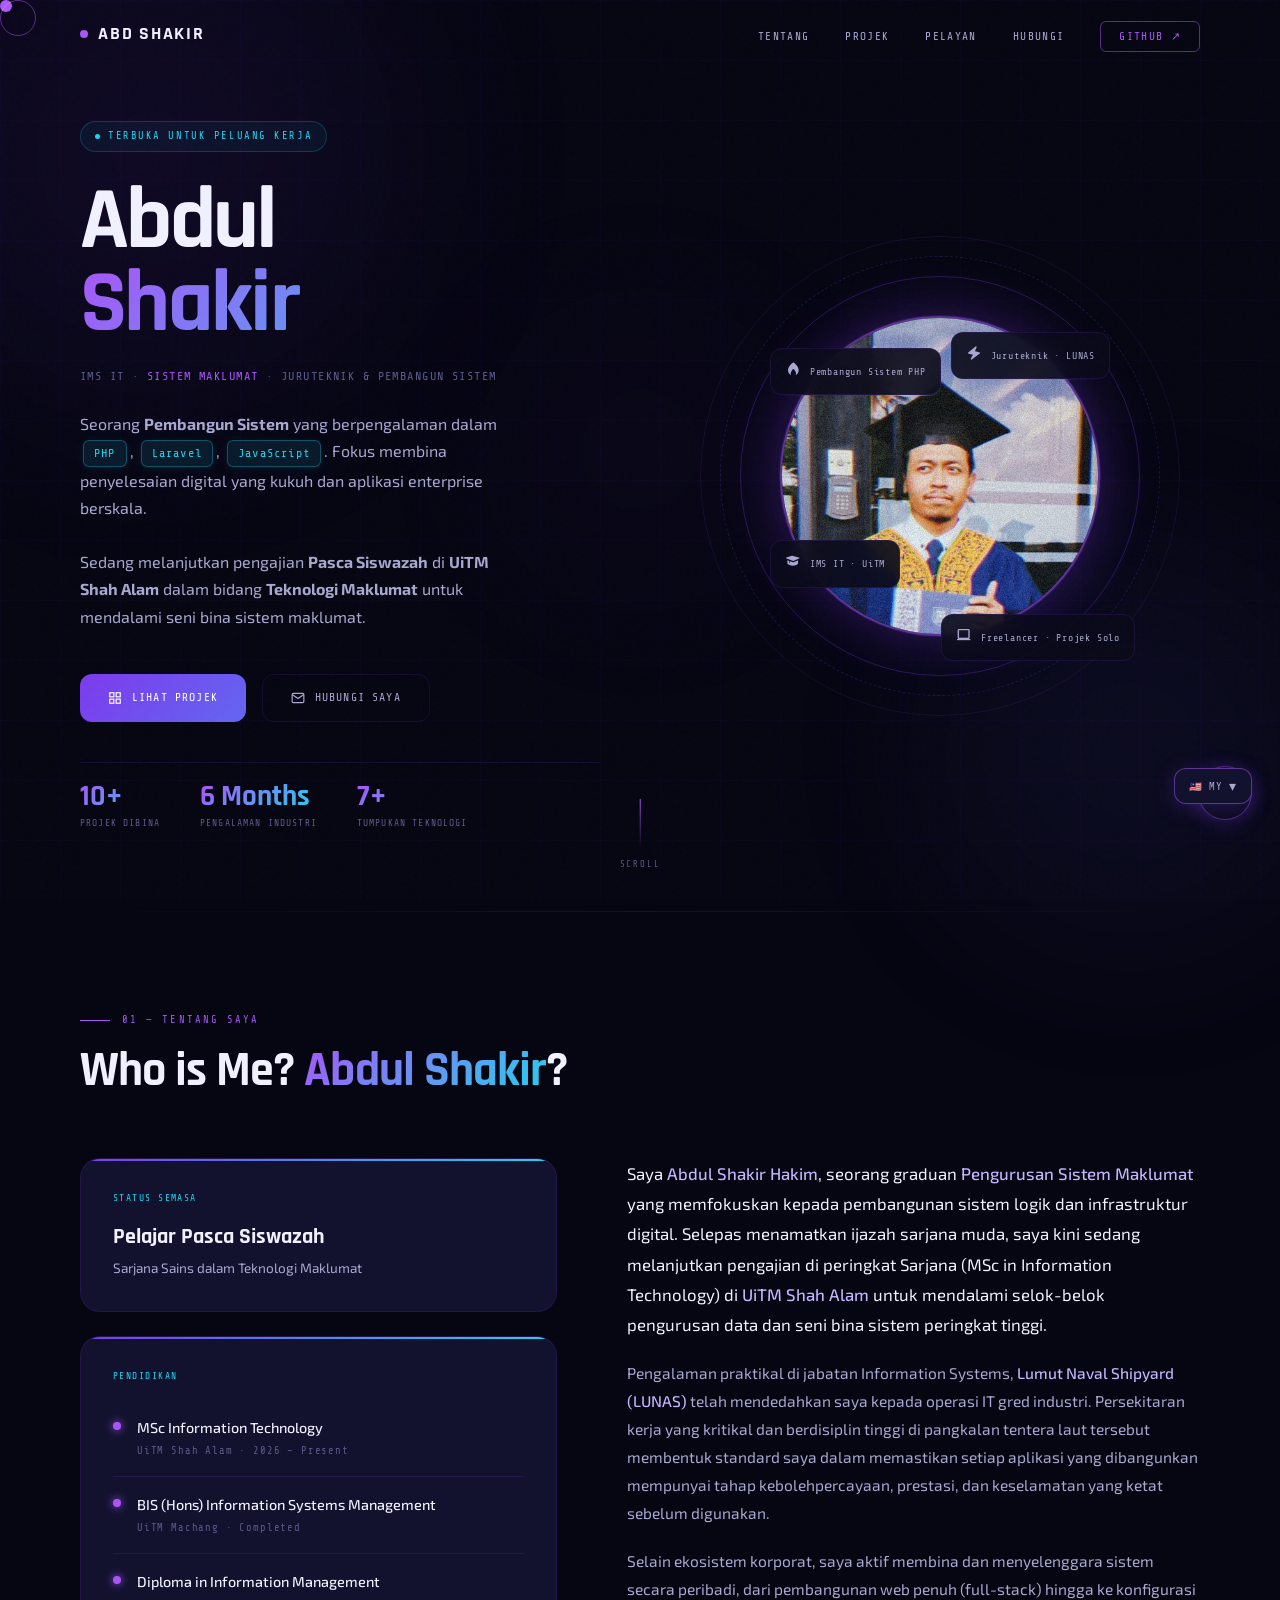
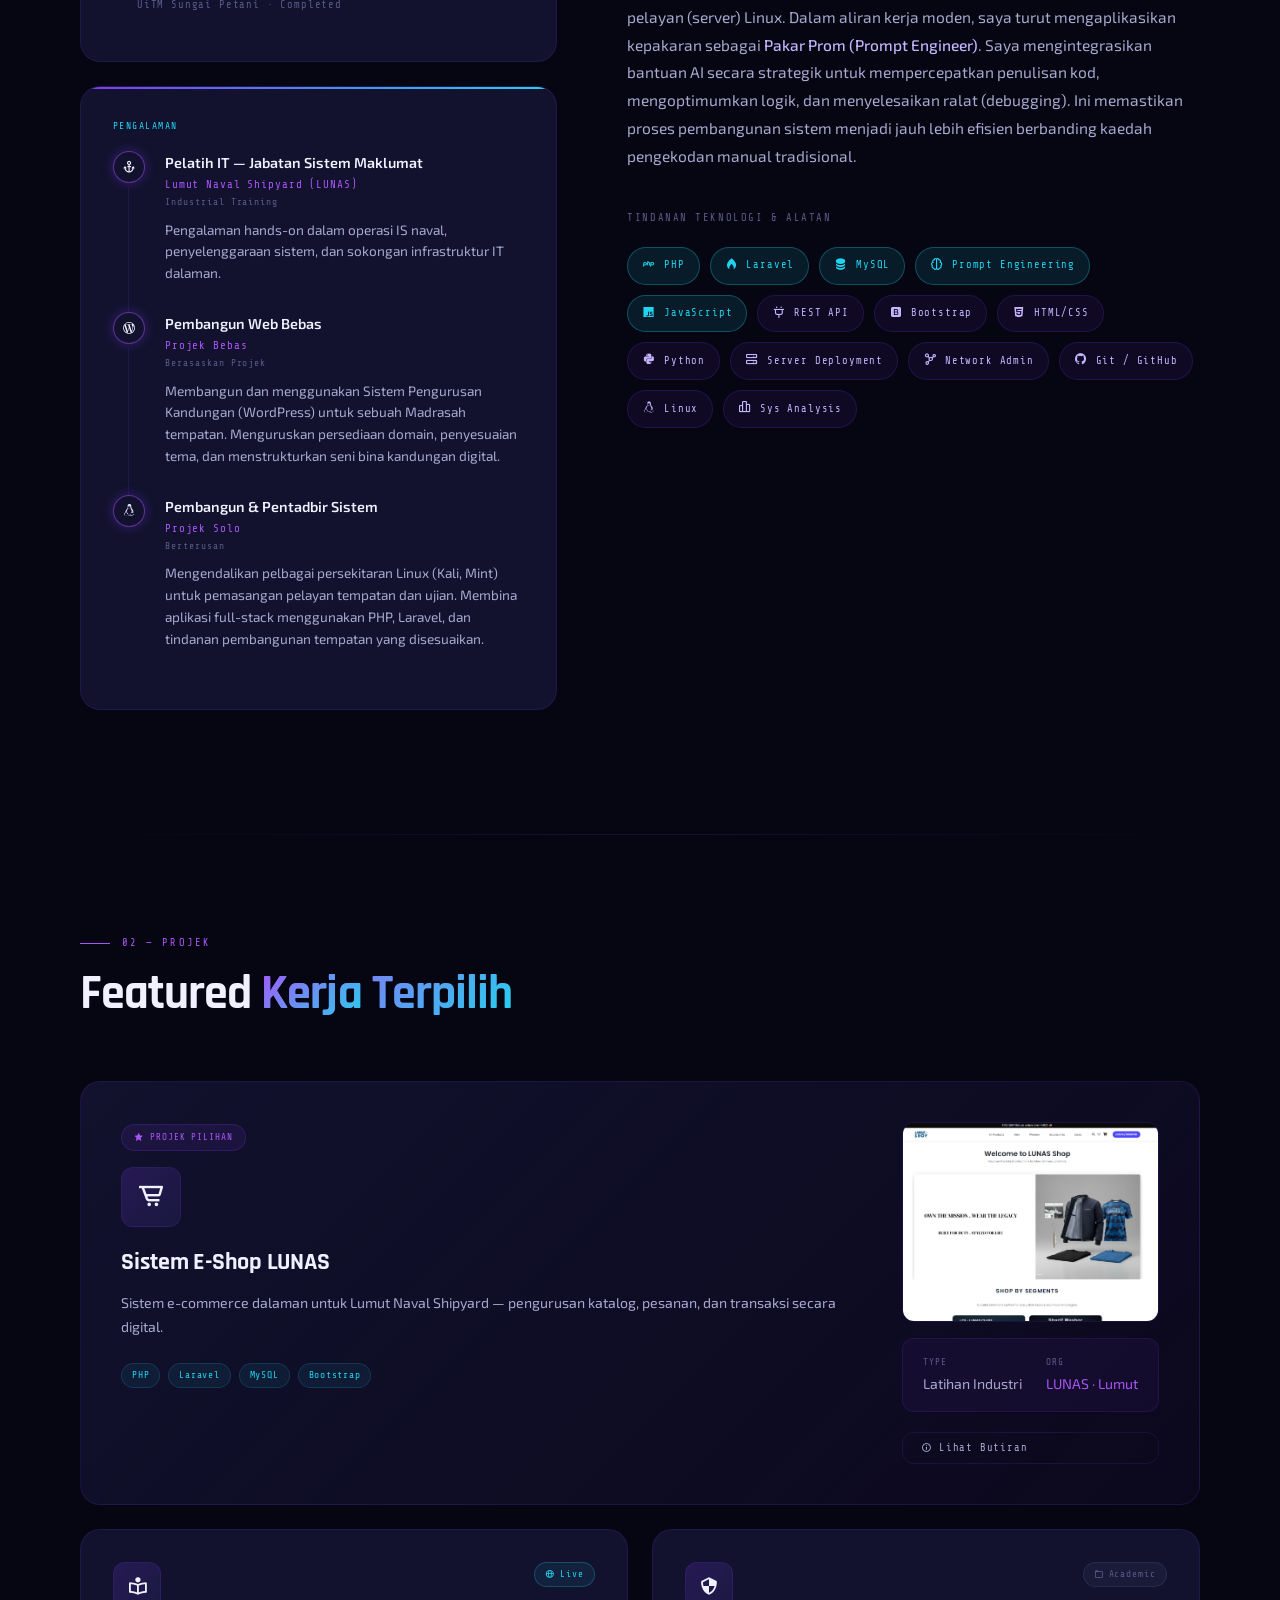
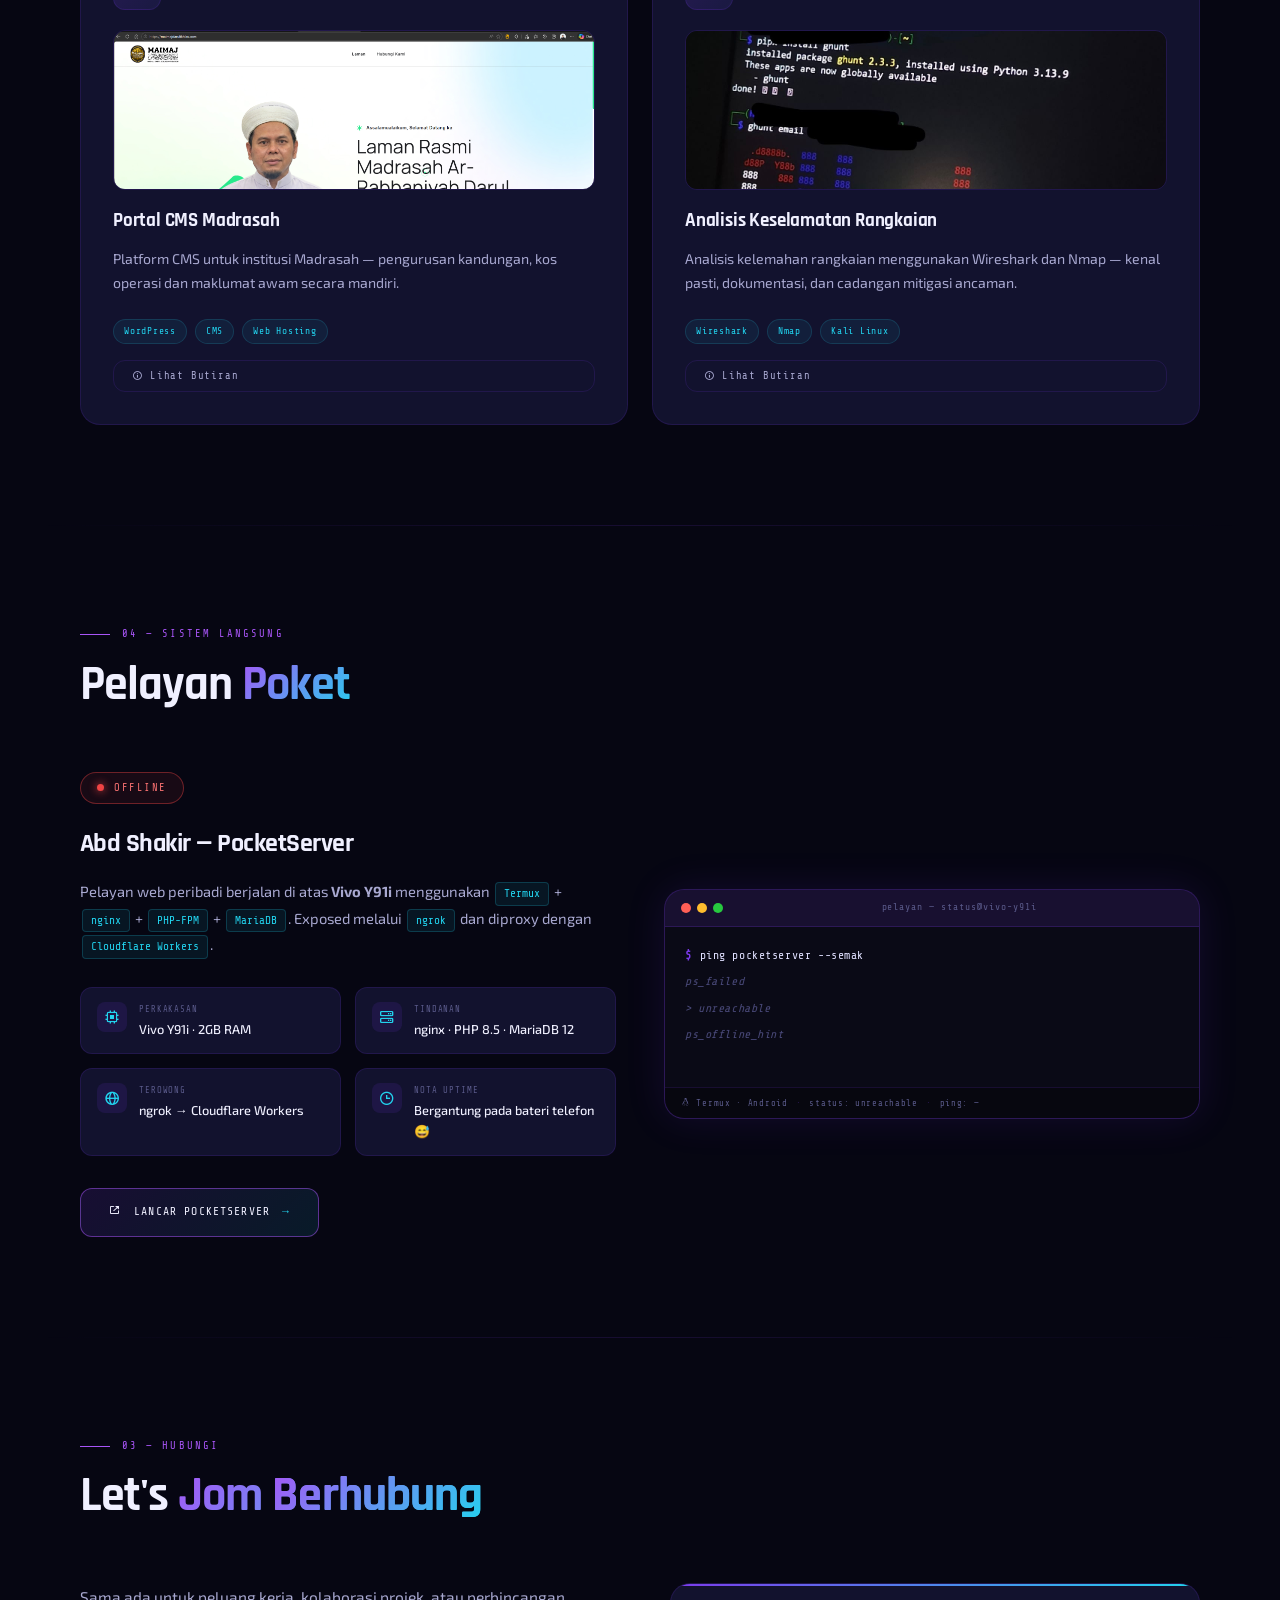
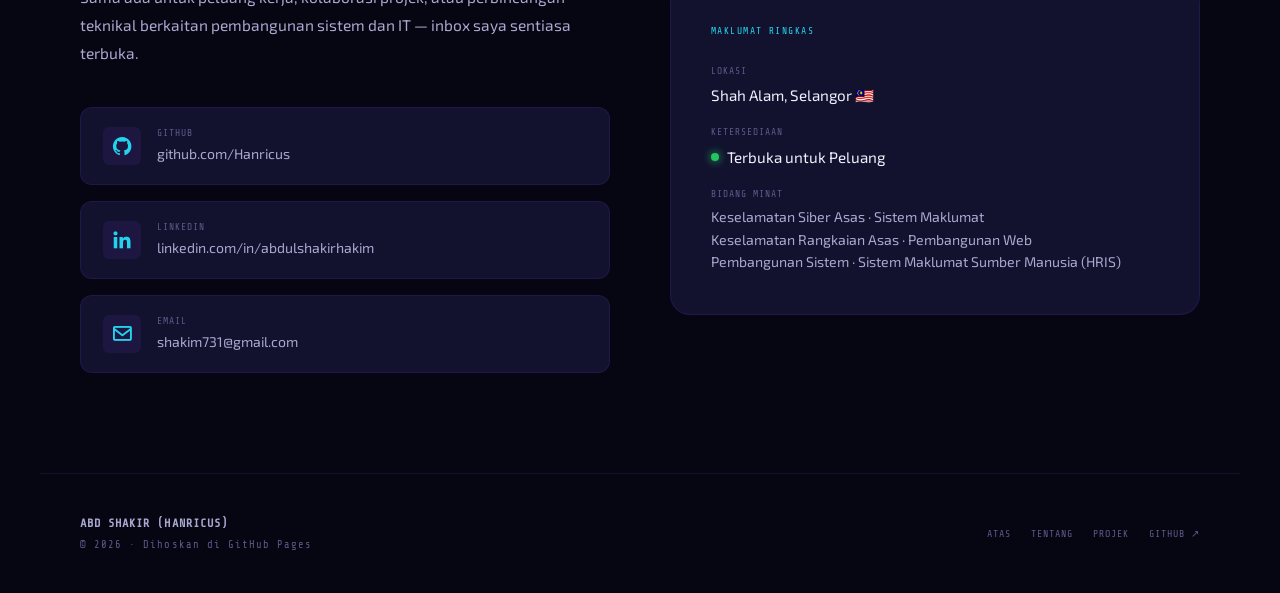
==== commit b69496ab: "Another Minor Fix" ====
--- a/index.html
+++ b/index.html
@@ -49,7 +49,7 @@
         <ul class="nav-links" role="list">
           <li><a href="#about" data-i18n="nav_about">About</a></li>
           <li><a href="#projects" data-i18n="nav_projects">Projects</a></li>
-          <li><a href="#server">Server</a></li>
+          <li><a href="#server" data-i18n="nav_server">Server</a></li>
           <li><a href="#contact" data-i18n="nav_contact">Contact</a></li>
           <li>
             <a href="https://github.com/Hanricus"
@@ -150,19 +150,19 @@
 
             <div class="avatar-badge badge-top-right">
               <span class="avatar-badge-icon"><i class="bx bxs-zap"></i></span>
-              Technician · LUNAS
+              <span data-i18n="badge_technician">Technician · LUNAS</span>
             </div>
             <div class="avatar-badge badge-bottom-left">
               <span class="avatar-badge-icon"><i class="bx bxs-graduation"></i></span>
-              IMS IT · UiTM
+              <span data-i18n="badge_education">IMS IT · UiTM</span>
             </div>
             <div class="avatar-badge badge-bottom-right">
               <span class="avatar-badge-icon"><i class="bx bx-laptop"></i></span>
-              Freelancer · Solo Projects
+              <span data-i18n="badge_freelancer">Freelancer · Solo Projects</span>
             </div>
             <div class="avatar-badge badge-top-left">
               <span class="avatar-badge-icon"><i class="bx bxs-flame"></i></span>
-              PHP System Dev
+              <span data-i18n="badge_dev">PHP System Dev</span>
             </div>
 
           </div>
@@ -464,8 +464,8 @@
 
     <section id="server" class="section" aria-labelledby="server-title">
       <div class="section-header reveal">
-        <div class="section-tag">04 — Live System</div>
-        <h2 class="section-title" id="server-title">Pocket <span>Server</span></h2>
+        <div class="section-tag" data-i18n="section_server_tag">04 — Live System</div>
+        <h2 class="section-title" id="server-title" data-i18n="section_server_title">Pocket <span>Server</span></h2>
       </div>
 
       <div class="pocketserver-wrapper reveal reveal-delay-1">
@@ -478,7 +478,7 @@
           </div>
 
           <h3 class="pocketserver-title">Abd Shakir — PocketServer</h3>
-          <p class="pocketserver-desc">
+          <p class="pocketserver-desc" data-i18n="ps_desc">
             Personal web server berjalan di atas <strong>Vivo Y91i</strong> menggunakan
             <span class="ps-tag">Termux</span> +
             <span class="ps-tag">nginx</span> +
@@ -491,29 +491,29 @@
             <div class="ps-spec-item">
               <div class="ps-spec-icon"><i class="bx bx-chip"></i></div>
               <div>
-                <div class="ps-spec-label">Hardware</div>
-                <div class="ps-spec-val">Vivo Y91i · 2GB RAM</div>
+                <div class="ps-spec-label" data-i18n="ps_spec_hardware_label">Hardware</div>
+                <div class="ps-spec-val" data-i18n="ps_spec_hardware_val">Vivo Y91i · 2GB RAM</div>
               </div>
             </div>
             <div class="ps-spec-item">
               <div class="ps-spec-icon"><i class="bx bx-server"></i></div>
               <div>
-                <div class="ps-spec-label">Stack</div>
-                <div class="ps-spec-val">nginx · PHP 8.5 · MariaDB 12</div>
+                <div class="ps-spec-label" data-i18n="ps_spec_stack_label">Stack</div>
+                <div class="ps-spec-val" data-i18n="ps_spec_stack_val">nginx · PHP 8.5 · MariaDB 12</div>
               </div>
             </div>
             <div class="ps-spec-item">
               <div class="ps-spec-icon"><i class="bx bx-globe"></i></div>
               <div>
-                <div class="ps-spec-label">Tunnel</div>
-                <div class="ps-spec-val">ngrok → Cloudflare Workers</div>
+                <div class="ps-spec-label" data-i18n="ps_spec_tunnel_label">Tunnel</div>
+                <div class="ps-spec-val" data-i18n="ps_spec_tunnel_val">ngrok → Cloudflare Workers</div>
               </div>
             </div>
             <div class="ps-spec-item">
               <div class="ps-spec-icon"><i class="bx bx-time"></i></div>
               <div>
-                <div class="ps-spec-label">Uptime Note</div>
-                <div class="ps-spec-val">Depends on phone battery 😅</div>
+                <div class="ps-spec-label" data-i18n="ps_spec_uptime_label">Uptime Note</div>
+                <div class="ps-spec-val" data-i18n="ps_spec_uptime_val">Depends on phone battery 😅</div>
               </div>
             </div>
           </div>
@@ -524,7 +524,7 @@
              class="ps-launch-btn"
              id="ps-launch-btn">
             <span class="ps-launch-icon"><i class="bx bx-link-external"></i></span>
-            <span>Launch PocketServer</span>
+            <span data-i18n="ps_launch_btn">Launch PocketServer</span>
             <span class="ps-launch-arrow">→</span>
           </a>
         </div>
@@ -537,18 +537,21 @@
               <span class="ps-tdot yellow"></span>
               <span class="ps-tdot green"></span>
             </div>
-            <div class="ps-terminal-title">server — status@vivo-y91i</div>
+            <div class="ps-terminal-title" data-i18n="ps_terminal_title">server — status@vivo-y91i</div>
           </div>
           <div class="ps-terminal-body" id="ps-terminal-body">
-            <div class="ps-line"><span class="ps-prompt">$</span> <span class="ps-cmd">ping pocketserver --check</span></div>
+            <div class="ps-line">
+              <span class="ps-prompt">$</span>
+              <span class="ps-cmd" data-i18n="ps_terminal_cmd">ping pocketserver --check</span>
+            </div>
             <div class="ps-line ps-line-wait" id="ps-line-checking">
-              <span class="ps-comment"># checking connection...</span>
+              <span class="ps-comment" data-i18n="ps_terminal_checking"># checking connection...</span>
               <span class="ps-blink">▋</span>
             </div>
             <div class="ps-line ps-result hidden" id="ps-line-result"></div>
             <div class="ps-line ps-meta hidden" id="ps-line-meta"></div>
             <div class="ps-line ps-hint hidden" id="ps-line-hint">
-              <span class="ps-comment"># press enter to visit →</span>
+              <span class="ps-comment" data-i18n="ps_visit_hint"># press enter to visit →</span>
             </div>
           </div>
           <div class="ps-terminal-footer">
@@ -796,6 +799,13 @@
       const tfUptime   = document.getElementById('ps-tf-uptime');
       const tfPing     = document.getElementById('ps-tf-ping');
 
+      // Get translated string from current lang data (fallback to EN)
+      function t(key) {
+        const lang = localStorage.getItem('portfolio-lang') || 'ms';
+        const data = window.__LANG_DATA__ && window.__LANG_DATA__[lang];
+        return (data && data[key]) || key;
+      }
+
       async function checkStatus() {
         const t0 = Date.now();
         try {
@@ -817,11 +827,11 @@
         tfUptime.textContent = 'status: HTTP ' + status;
         lineCheck.classList.add('hidden');
         lineResult.classList.remove('hidden', 'offline'); lineResult.classList.add('online');
-        lineResult.innerHTML = '<span class="ps-comment">> connection established ✓</span>';
+        lineResult.innerHTML = '<span class="ps-comment">' + t('ps_connected') + '</span>';
         lineMeta.classList.remove('hidden');
         lineMeta.innerHTML = '<span class="ps-comment">> response: ' + ping + 'ms · HTTP ' + status + '</span>';
         lineHint.classList.remove('hidden');
-        lineHint.innerHTML = '<span class="ps-comment"># click Launch PocketServer to visit →</span>';
+        lineHint.querySelector('[data-i18n="ps_visit_hint"]') && (lineHint.querySelector('[data-i18n="ps_visit_hint"]').textContent = t('ps_visit_hint'));
       }
 
       function setOffline(reason) {
@@ -831,11 +841,11 @@
         tfUptime.textContent = 'status: unreachable';
         lineCheck.classList.add('hidden');
         lineResult.classList.remove('hidden', 'online'); lineResult.classList.add('offline');
-        lineResult.innerHTML = '<span class="ps-comment">> connection failed ✗</span>';
+        lineResult.innerHTML = '<span class="ps-comment">' + t('ps_failed') + '</span>';
         lineMeta.classList.remove('hidden');
         lineMeta.innerHTML = '<span class="ps-comment">> ' + reason + '</span>';
         lineHint.classList.remove('hidden');
-        lineHint.innerHTML = '<span class="ps-comment"># server mungkin tengah cas phone 😅</span>';
+        lineHint.querySelector('[data-i18n="ps_visit_hint"]') && (lineHint.querySelector('[data-i18n="ps_visit_hint"]').textContent = t('ps_offline_hint'));
       }
 
       setTimeout(checkStatus, 1200);
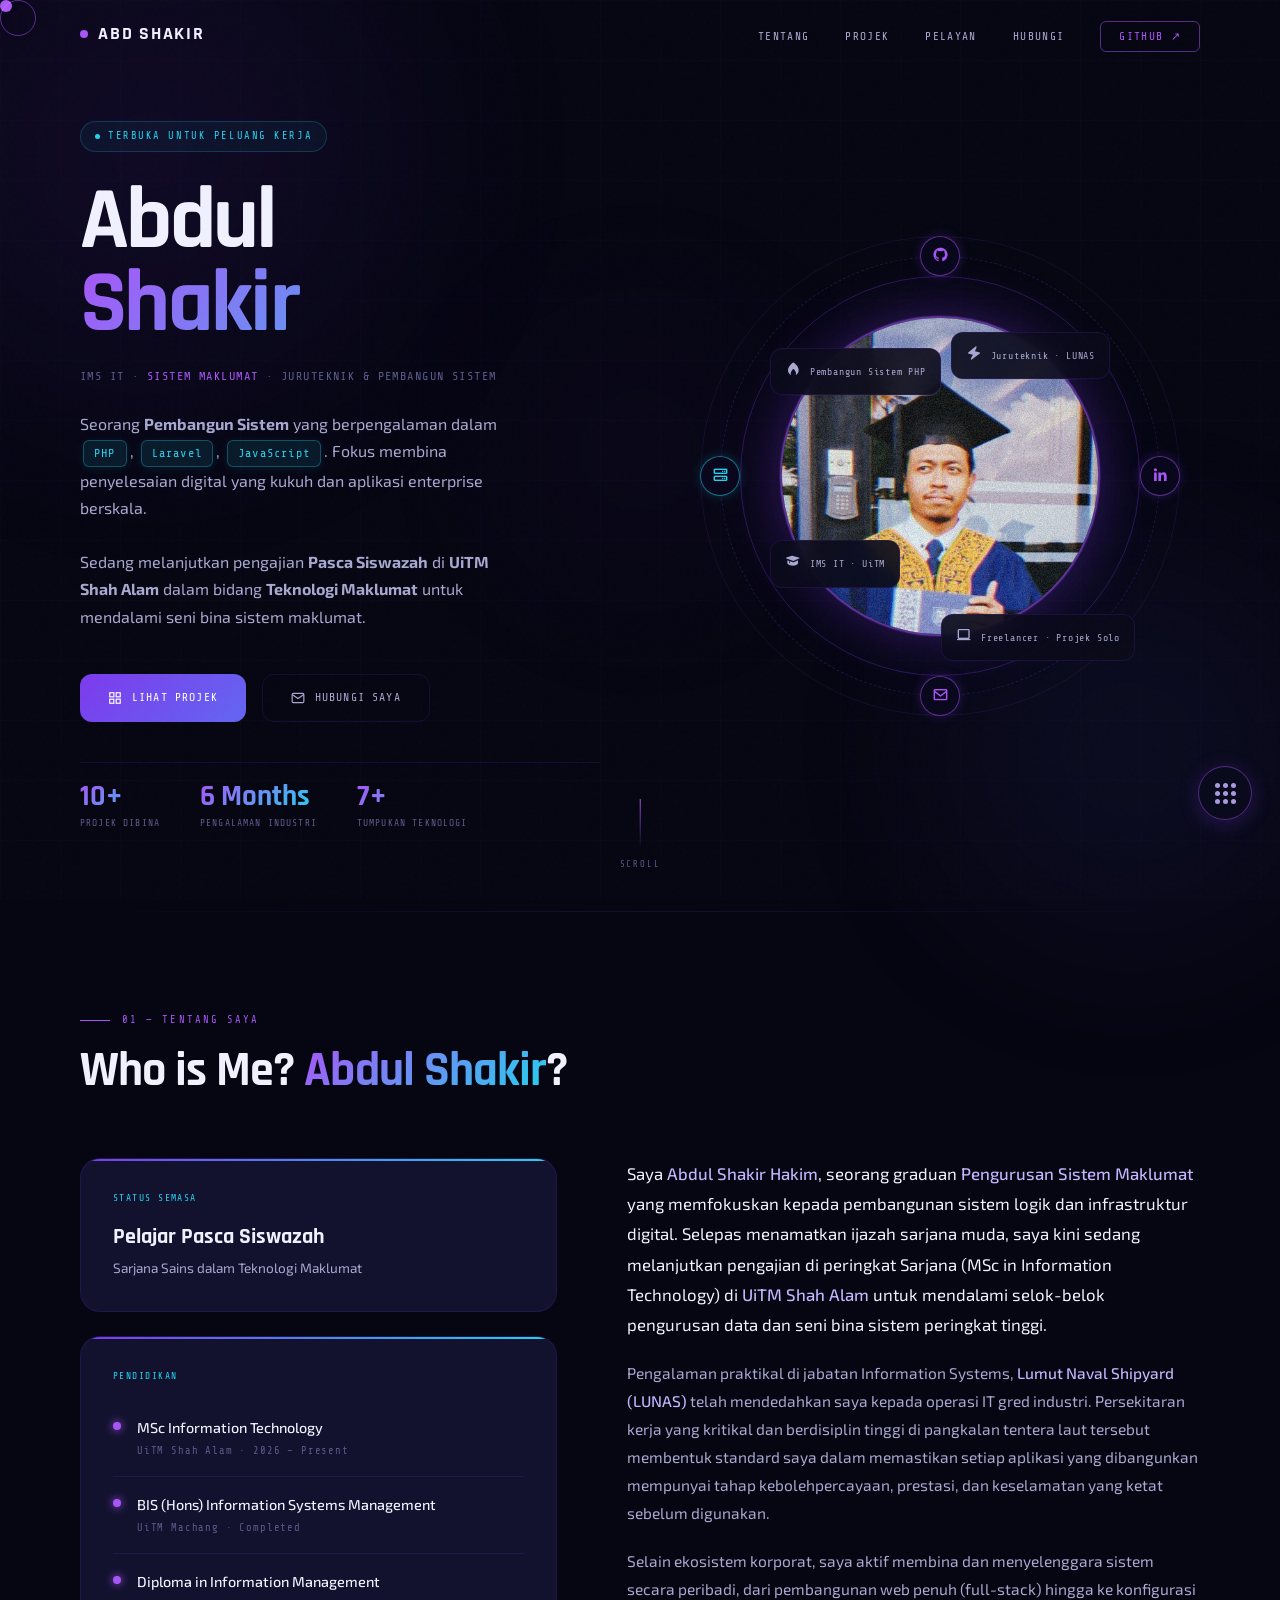
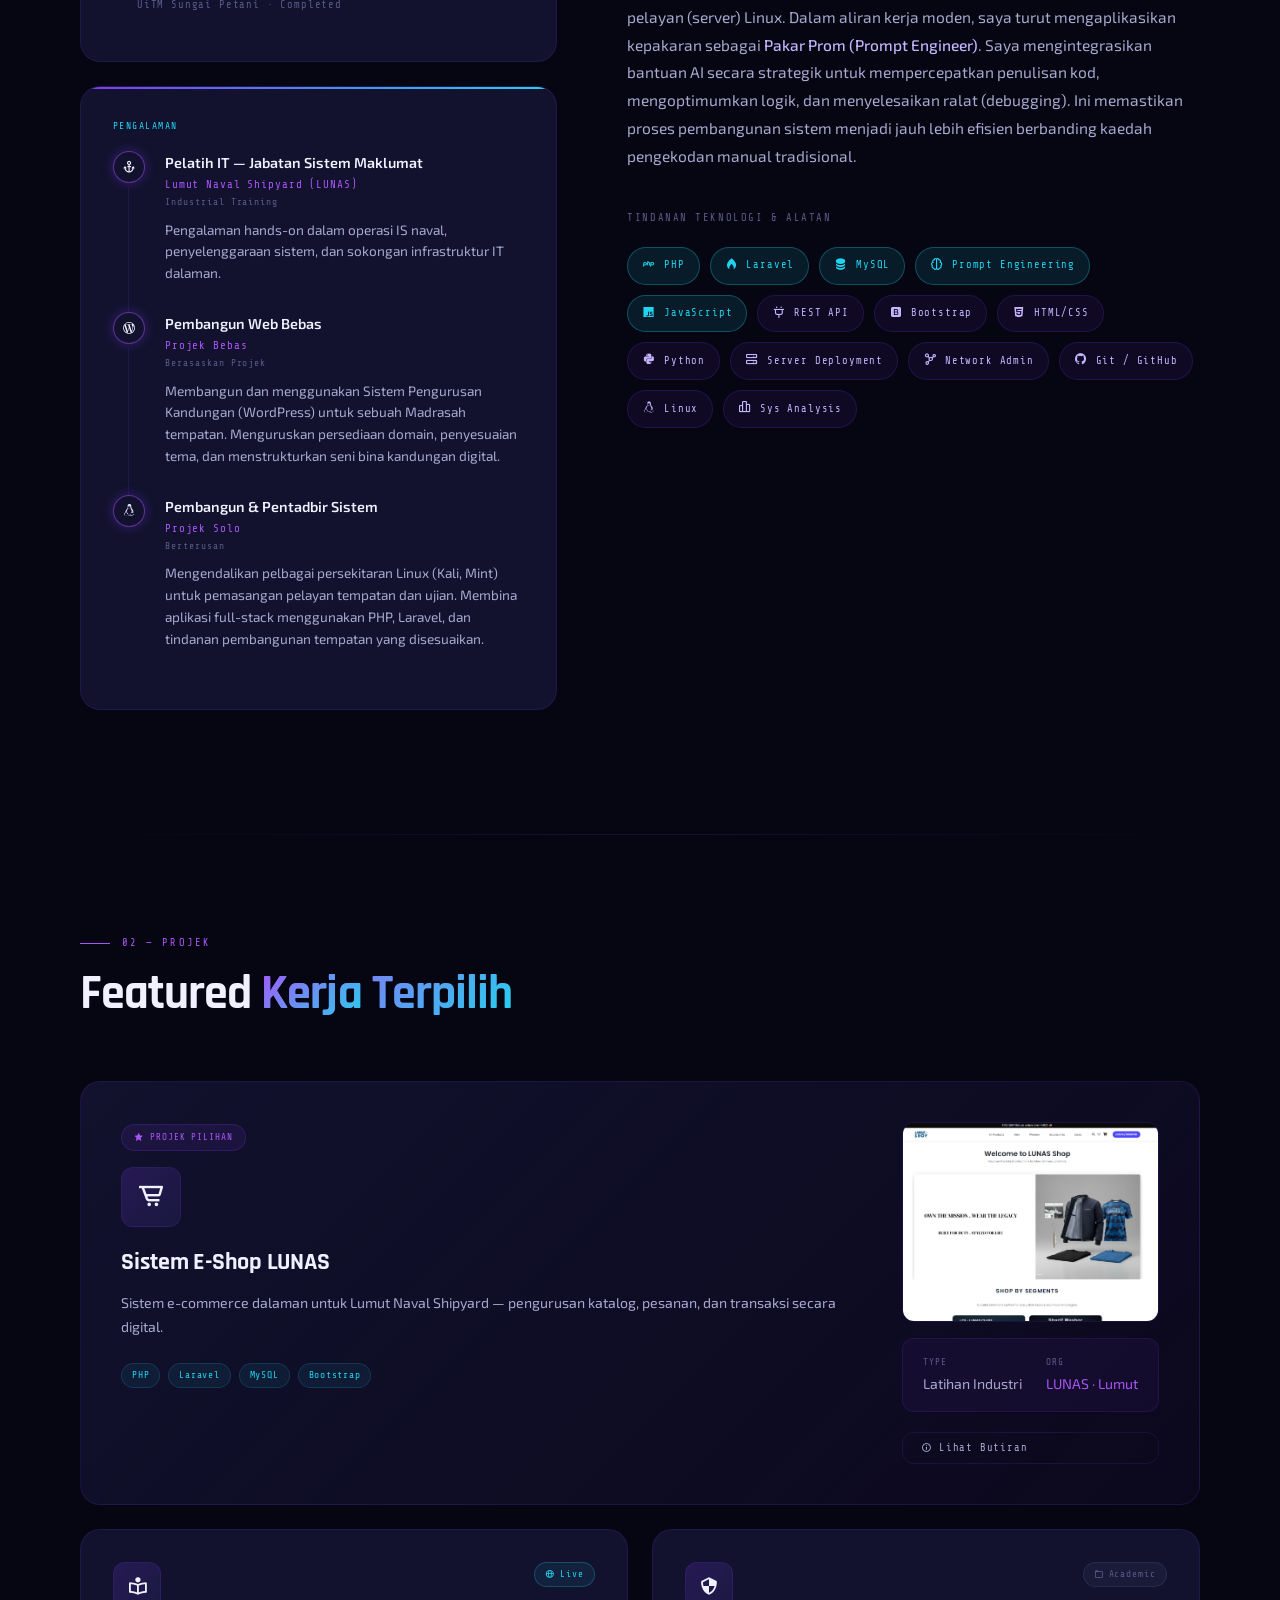
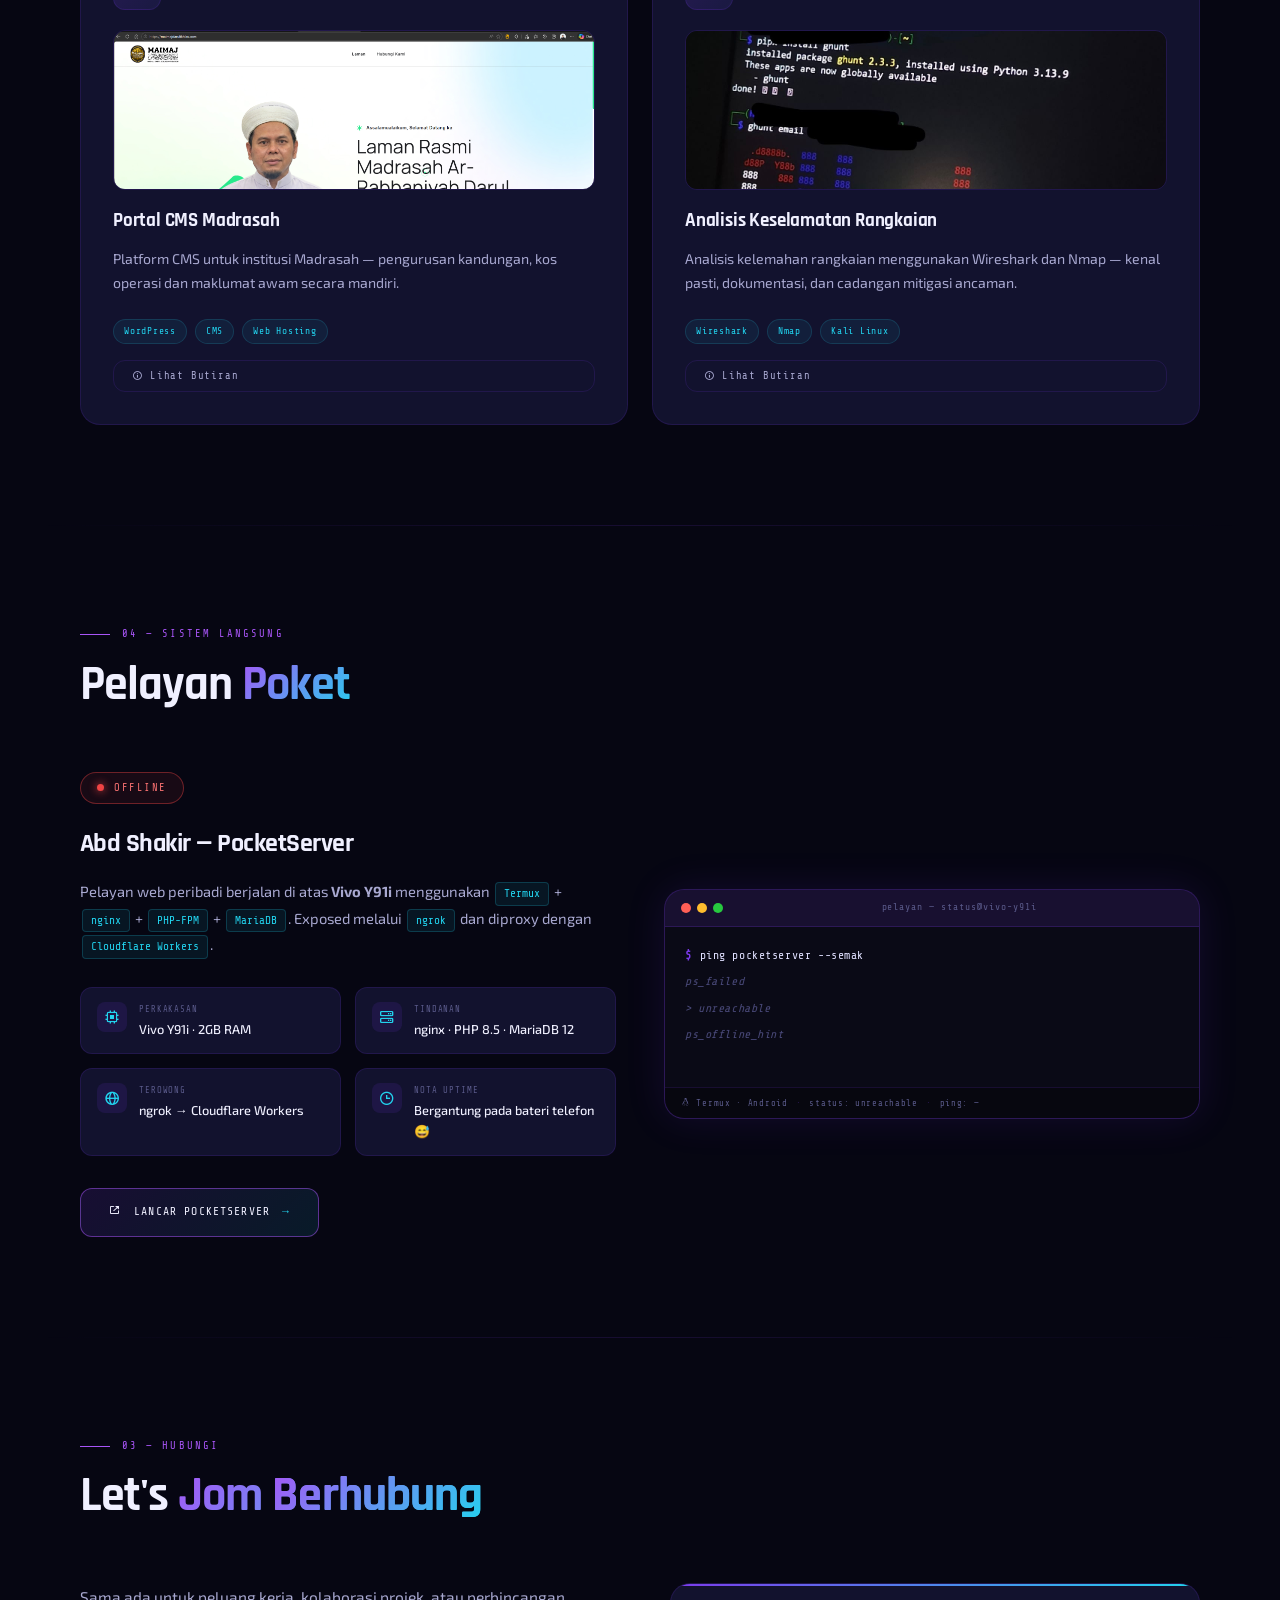
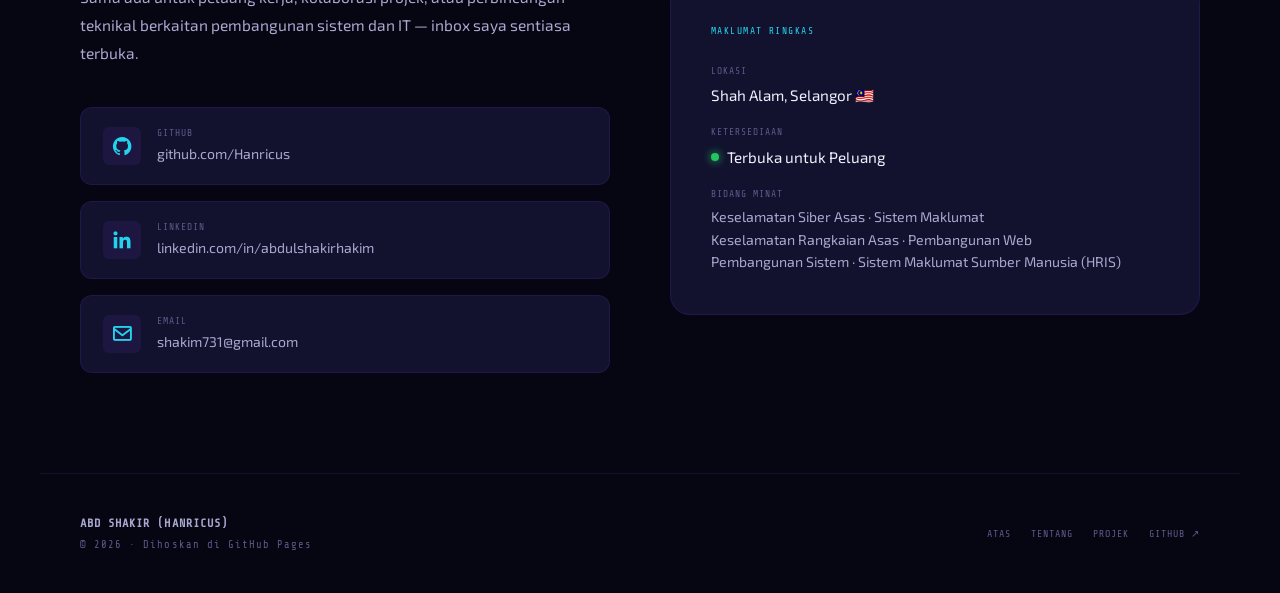
==== commit 980053e2: "Another one one ?" ====
--- a/index.html
+++ b/index.html
@@ -144,6 +144,33 @@
               <div class="avatar-ring avatar-ring-3"></div>
             </div>
 
+            <!-- Orbit Social Buttons -->
+            <div class="orbit-social" aria-hidden="true">
+              <a href="https://github.com/Hanricus"
+                 target="_blank" rel="noopener noreferrer"
+                 class="orbit-social-link"
+                 data-tip="GitHub">
+                <i class="bx bxl-github"></i>
+              </a>
+              <a href="https://www.linkedin.com/in/abdulshakirhakim"
+                 target="_blank" rel="noopener noreferrer"
+                 class="orbit-social-link"
+                 data-tip="LinkedIn">
+                <i class="bx bxl-linkedin"></i>
+              </a>
+              <a href="mailto:shakim731@gmail.com"
+                 class="orbit-social-link"
+                 data-tip="Email">
+                <i class="bx bx-envelope"></i>
+              </a>
+              <a href="https://steep-bread-aef1.shakim731.workers.dev"
+                 target="_blank" rel="noopener noreferrer"
+                 class="orbit-social-link server"
+                 data-tip="Server">
+                <i class="bx bx-server"></i>
+              </a>
+            </div>
+            
             <div class="avatar-frame">
               <img src="images/Shakir.jpg" alt="Abd Shakir" class="avatar-img" />
             </div>
--- a/css/style.css
+++ b/css/style.css
@@ -2172,4 +2172,249 @@
   background: rgba(34, 211, 238, 0.1);
   color: var(--accent-cyan);
   border: 1px solid rgba(34, 211, 238, 0.2);
+}
+
+/* ══ ORBITAL LINKS ══════════════════════════ */
+.orbit-links-wrap {
+  position: absolute;
+  inset: -50px;
+  border-radius: 50%;
+  animation: orbit-spin 16s linear infinite;
+  pointer-events: none;
+}
+
+@keyframes orbit-spin {
+  from { transform: rotate(0deg); }
+  to   { transform: rotate(360deg); }
+}
+
+.orbit-link {
+  position: absolute;
+  width: 44px;
+  height: 44px;
+  border-radius: 50%;
+  background: rgba(10, 8, 30, 0.88);
+  border: 1.5px solid rgba(168, 85, 247, 0.45);
+  display: flex;
+  flex-direction: column;
+  align-items: center;
+  justify-content: center;
+  gap: 2px;
+  text-decoration: none;
+  color: var(--accent-purple);
+  font-size: 1.1rem;
+  pointer-events: all;
+  /* counter-rotate supaya icon kekal upright */
+  animation: orbit-counter 16s linear infinite;
+  transition: background 0.25s, border-color 0.25s, box-shadow 0.25s;
+  box-shadow: 0 0 14px rgba(124, 58, 237, 0.2);
+  top: 50%;
+  left: 50%;
+}
+
+@keyframes orbit-counter {
+  from { transform: translate(-50%, -50%) rotate(0deg); }
+  to   { transform: translate(-50%, -50%) rotate(-360deg); }
+}
+
+/* Posisi 4 link pada orbit (rotate dari center) */
+.orbit-link:nth-child(1) { margin-top: calc(-50% - 25px); margin-left: -22px; top: 0; left: 50%; transform: translate(-50%, -50%); animation: orbit-counter-1 16s linear infinite; }
+.orbit-link:nth-child(2) { top: 50%; left: 100%; margin-left: -22px; margin-top: -22px; animation: orbit-counter-2 16s linear infinite; }
+.orbit-link:nth-child(3) { top: 100%; left: 50%; margin-left: -22px; margin-top: -22px; animation: orbit-counter-3 16s linear infinite; }
+.orbit-link:nth-child(4) { top: 50%; left: 0; margin-left: -22px; margin-top: -22px; animation: orbit-counter-4 16s linear infinite; }
+
+@keyframes orbit-counter-1 { from { transform: rotate(0deg);    } to { transform: rotate(-360deg);   } }
+@keyframes orbit-counter-2 { from { transform: rotate(-90deg);  } to { transform: rotate(-450deg);  } }
+@keyframes orbit-counter-3 { from { transform: rotate(-180deg); } to { transform: rotate(-540deg);  } }
+@keyframes orbit-counter-4 { from { transform: rotate(-270deg); } to { transform: rotate(-630deg);  } }
+
+.orbit-link:hover {
+  background: rgba(124, 58, 237, 0.22);
+  border-color: var(--accent-purple);
+  box-shadow: 0 0 22px rgba(124, 58, 237, 0.45);
+}
+
+/* Server link — warna lain (cyan/teal) */
+.orbit-link.server {
+  border-color: rgba(34, 211, 238, 0.5);
+  color: var(--accent-cyan);
+  box-shadow: 0 0 14px rgba(34, 211, 238, 0.2);
+}
+
+.orbit-link.server:hover {
+  background: rgba(34, 211, 238, 0.12);
+  border-color: var(--accent-cyan);
+  box-shadow: 0 0 22px rgba(34, 211, 238, 0.45);
+}
+
+.orbit-link-label {
+  font-family: var(--font-mono);
+  font-size: 0.38rem;
+  letter-spacing: 0.06em;
+  color: var(--text-muted);
+  line-height: 1;
+  text-align: center;
+}
+
+/* Tooltip on hover */
+.orbit-link::after {
+  content: attr(data-tip);
+  position: absolute;
+  bottom: -26px;
+  left: 50%;
+  transform: translateX(-50%);
+  font-family: var(--font-mono);
+  font-size: 0.48rem;
+  letter-spacing: 0.08em;
+  color: var(--accent-purple);
+  white-space: nowrap;
+  opacity: 0;
+  transition: opacity 0.2s;
+  pointer-events: none;
+  text-transform: uppercase;
+}
+
+.orbit-link.server::after { color: var(--accent-cyan); }
+.orbit-link:hover::after  { opacity: 1; }
+
+/* Mobile — kecilkan orbit */
+@media (max-width: 900px) {
+  .orbit-links-wrap { inset: -40px; }
+  .orbit-link { width: 38px; height: 38px; font-size: 0.95rem; }
+}
+
+@media (max-width: 600px) {
+  .orbit-links-wrap { inset: -34px; }
+  .orbit-link { width: 34px; height: 34px; font-size: 0.85rem; }
+  .orbit-link::after { display: none; }
+}
+
+/* ══ ORBIT SOCIAL BUTTONS ══ */
+.orbit-social {
+  position: absolute;
+  /* Letak kat luar ring paling luar — inset negatif */
+  inset: -58px;
+  border-radius: 50%;
+  animation: orbit-spin-social 18s linear infinite;
+  pointer-events: none;
+  z-index: 20;
+}
+
+@keyframes orbit-spin-social {
+  from { transform: rotate(0deg); }
+  to   { transform: rotate(360deg); }
+}
+
+.orbit-social-link {
+  position: absolute;
+  width: 40px;
+  height: 40px;
+  border-radius: 50%;
+  display: flex;
+  align-items: center;
+  justify-content: center;
+  text-decoration: none;
+  font-size: 1.05rem;
+  pointer-events: all;
+  transition: background 0.25s, border-color 0.25s, box-shadow 0.25s;
+  /* counter-rotate supaya icon kekal upright */
+  animation: orbit-counter-social 18s linear infinite;
+  /* Letak kat tepi bulatan — translate ke atas dari center */
+  top: 50%;
+  left: 50%;
+}
+
+@keyframes orbit-counter-social {
+  from { transform: translate(-50%, -50%) rotate(0deg); }
+  to   { transform: translate(-50%, -50%) rotate(-360deg); }
+}
+
+/* 4 posisi — rotate wrapper 90deg each */
+.orbit-social-link:nth-child(1) {
+  /* Top */
+  margin-top: -240px;
+  margin-left: -20px;
+}
+.orbit-social-link:nth-child(2) {
+  /* Right */
+  margin-top: -20px;
+  margin-left: 200px;
+}
+.orbit-social-link:nth-child(3) {
+  /* Bottom */
+  margin-top: 200px;
+  margin-left: -20px;
+}
+.orbit-social-link:nth-child(4) {
+  /* Left */
+  margin-top: -20px;
+  margin-left: -240px;
+}
+
+/* Default — violet */
+.orbit-social-link {
+  background: rgba(10, 8, 30, 0.85);
+  border: 1.5px solid rgba(168, 85, 247, 0.5);
+  color: var(--accent-purple);
+  box-shadow: 0 0 12px rgba(124, 58, 237, 0.25);
+}
+
+.orbit-social-link:hover {
+  background: rgba(124, 58, 237, 0.2);
+  border-color: var(--accent-purple);
+  box-shadow: 0 0 20px rgba(124, 58, 237, 0.5);
+}
+
+/* Server link — cyan */
+.orbit-social-link.server {
+  border-color: rgba(34, 211, 238, 0.5);
+  color: var(--accent-cyan);
+  box-shadow: 0 0 12px rgba(34, 211, 238, 0.2);
+}
+
+.orbit-social-link.server:hover {
+  background: rgba(34, 211, 238, 0.12);
+  border-color: var(--accent-cyan);
+  box-shadow: 0 0 20px rgba(34, 211, 238, 0.45);
+}
+
+/* Tooltip */
+.orbit-social-link::after {
+  content: attr(data-tip);
+  position: absolute;
+  bottom: -22px;
+  left: 50%;
+  transform: translateX(-50%);
+  font-family: var(--font-mono);
+  font-size: 0.42rem;
+  letter-spacing: 0.08em;
+  text-transform: uppercase;
+  white-space: nowrap;
+  opacity: 0;
+  transition: opacity 0.2s;
+  pointer-events: none;
+  color: var(--accent-purple);
+}
+
+.orbit-social-link.server::after { color: var(--accent-cyan); }
+.orbit-social-link:hover::after  { opacity: 1; }
+
+/* ── RESPONSIVE ── */
+@media (max-width: 900px) {
+  .orbit-social { inset: -46px; }
+  .orbit-social-link { width: 34px; height: 34px; font-size: 0.9rem; }
+  .orbit-social-link:nth-child(1) { margin-top: -190px; margin-left: -17px; }
+  .orbit-social-link:nth-child(2) { margin-top: -17px;  margin-left: 156px; }
+  .orbit-social-link:nth-child(3) { margin-top: 156px;  margin-left: -17px; }
+  .orbit-social-link:nth-child(4) { margin-top: -17px;  margin-left: -190px; }
+}
+
+@media (max-width: 600px) {
+  .orbit-social { inset: -40px; }
+  .orbit-social-link { width: 30px; height: 30px; font-size: 0.8rem; }
+  .orbit-social-link:nth-child(1) { margin-top: -160px; margin-left: -15px; }
+  .orbit-social-link:nth-child(2) { margin-top: -15px;  margin-left: 130px; }
+  .orbit-social-link:nth-child(3) { margin-top: 130px;  margin-left: -15px; }
+  .orbit-social-link:nth-child(4) { margin-top: -15px;  margin-left: -160px; }
+  .orbit-social-link::after { display: none; }
 }
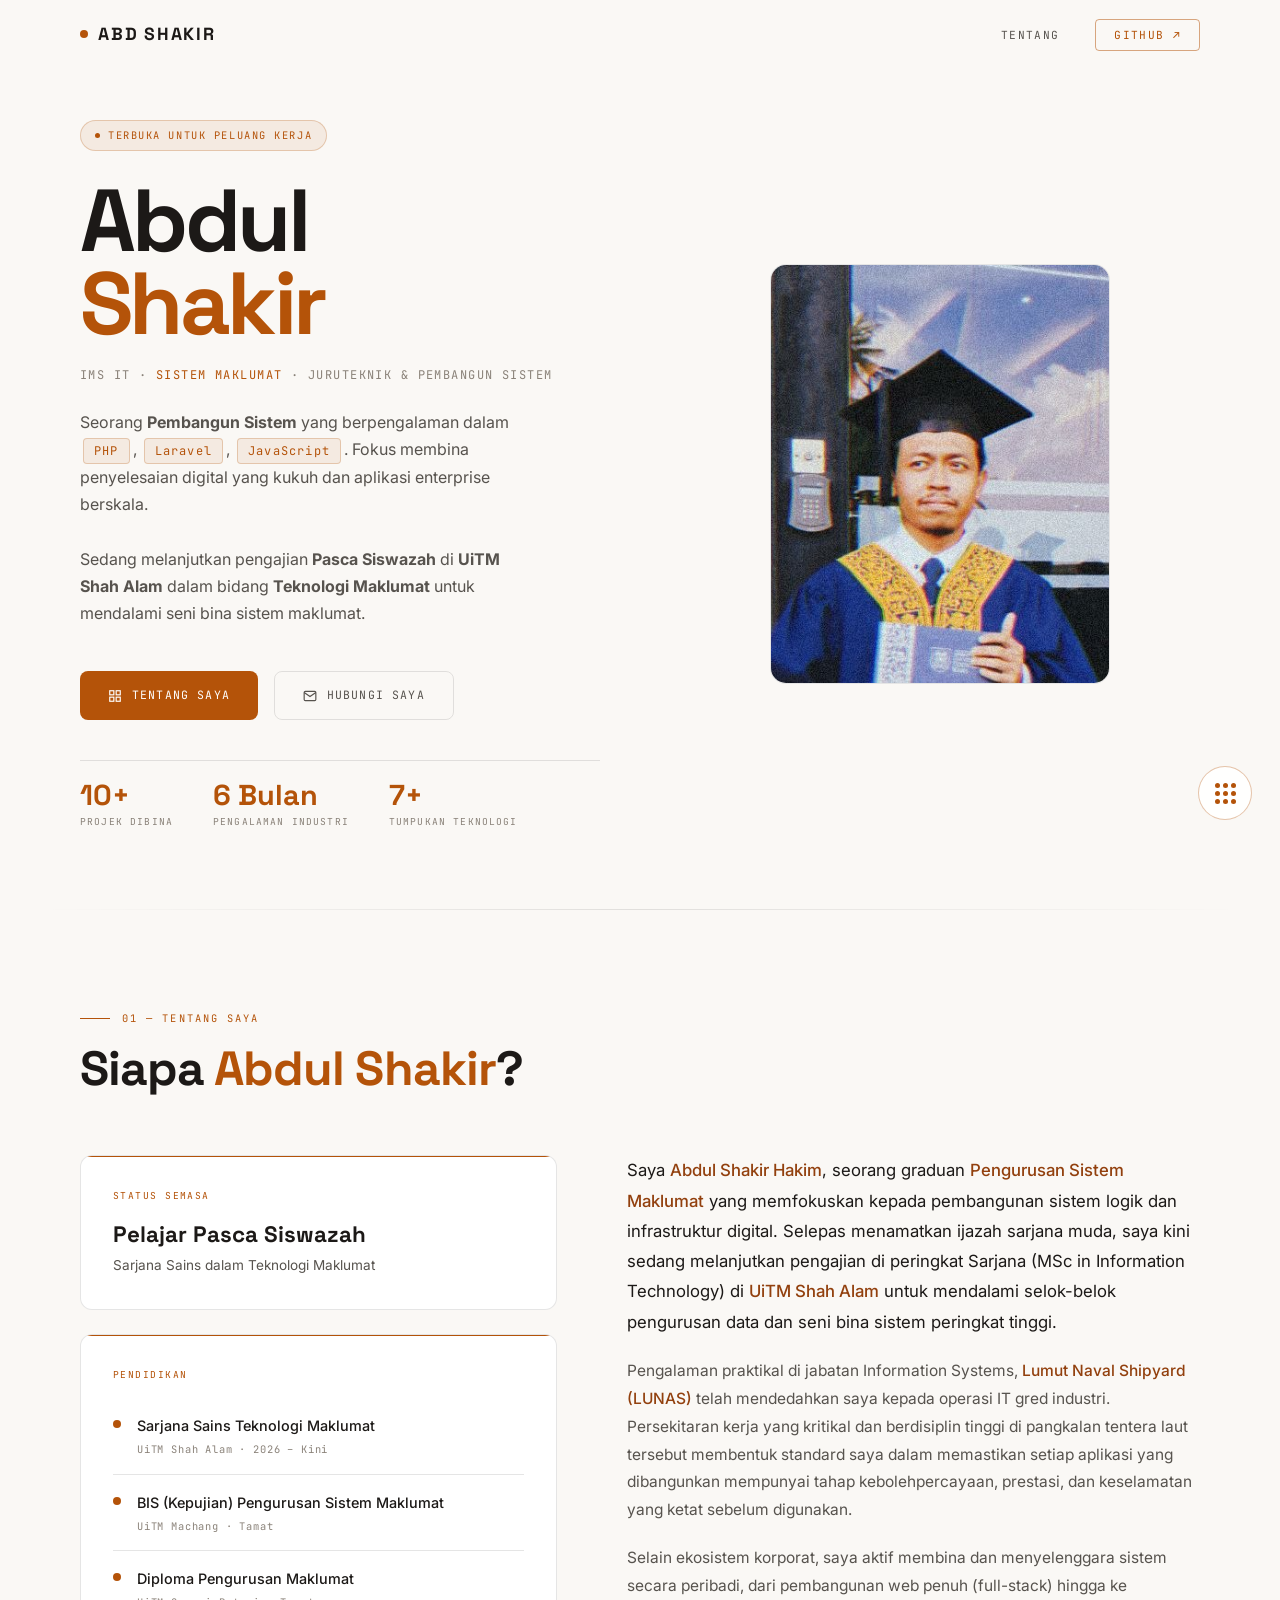
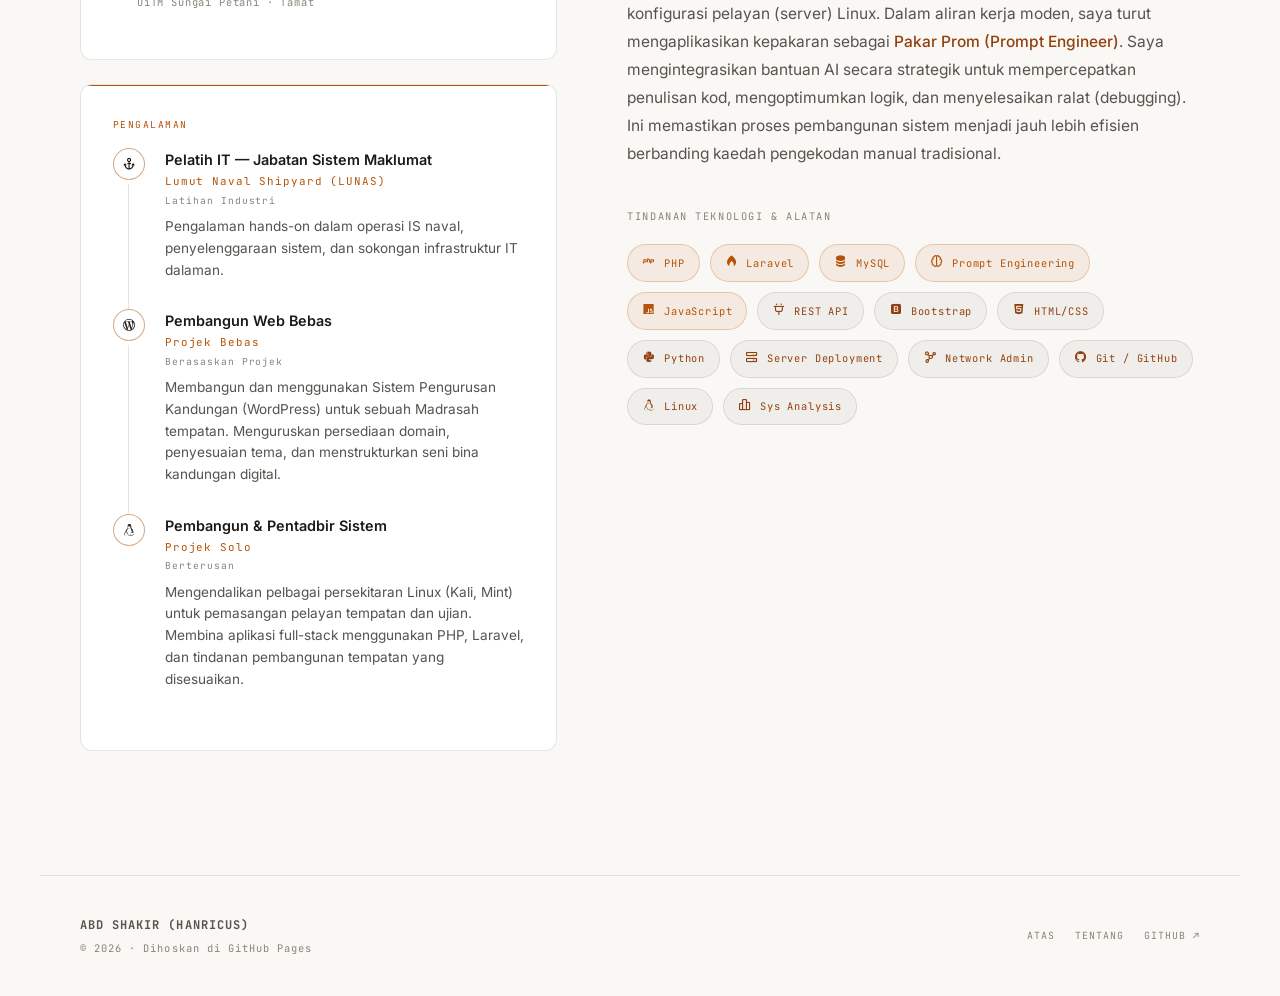
==== commit ff1da508: "initial" ====
--- a/index.html
+++ b/index.html
@@ -4,7 +4,14 @@
   <meta charset="UTF-8" />
   <meta name="viewport" content="width=device-width, initial-scale=1.0" />
   <meta name="description" content="Abd Shakir — MSc IT Graduate, Information Systems Management." />
-  <meta name="theme-color" content="#7c3aed" />
+  <meta name="theme-color" content="#0b0b0c" />
+  <script>
+    (function () {
+      var t = localStorage.getItem('theme');
+      if (!t) t = window.matchMedia('(prefers-color-scheme: light)').matches ? 'light' : 'dark';
+      document.documentElement.setAttribute('data-theme', t);
+    })();
+  </script>
   <title>Abd Shakir | Portfolio</title>
 
   <link rel="preconnect" href="https://fonts.googleapis.com" />
@@ -48,9 +55,6 @@
 
         <ul class="nav-links" role="list">
           <li><a href="#about" data-i18n="nav_about">About</a></li>
-          <li><a href="#projects" data-i18n="nav_projects">Projects</a></li>
-          <li><a href="#server" data-i18n="nav_server">Server</a></li>
-          <li><a href="#contact" data-i18n="nav_contact">Contact</a></li>
           <li>
             <a href="https://github.com/Hanricus"
                target="_blank"
@@ -96,7 +100,7 @@
           </p>
 
           <div class="hero-actions">
-            <a href="#projects" class="btn-primary">
+            <a href="#about" class="btn-primary">
               <svg width="14" height="14" viewBox="0 0 24 24" fill="none"
                    stroke="currentColor" stroke-width="2" aria-hidden="true">
                 <rect x="3" y="3" width="7" height="7"/>
@@ -106,7 +110,7 @@
               </svg>
               <span data-i18n="hero_btn_projects">View Projects</span>
             </a>
-            <a href="#contact" class="btn-outline">
+            <a href="mailto:shakim731@gmail.com" class="btn-outline">
               <svg width="14" height="14" viewBox="0 0 24 24" fill="none"
                    stroke="currentColor" stroke-width="2" aria-hidden="true">
                 <path d="M4 4h16c1.1 0 2 .9 2 2v12c0 1.1-.9 2-2 2H4c-1.1 0-2-.9-2-2V6c0-1.1.9-2 2-2z"/>
@@ -211,8 +215,8 @@
     <section id="about" class="section" aria-labelledby="about-title">
       <div class="section-header reveal">
         <div class="section-tag" data-i18n="section_about_tag">01 — About Me</div>
-        <h2 class="section-title" id="about-title">
-          Who is Me? <span data-i18n="section_about_title">Abdul Shakir</span>?
+        <h2 class="section-title" id="about-title" data-i18n="section_about_heading">
+          Who is <span>Abdul Shakir</span>?
         </h2>
       </div>
 
@@ -233,22 +237,22 @@
               <li class="edu-item">
                 <div class="edu-dot"></div>
                 <div>
-                  <div class="edu-degree">MSc Information Technology</div>
-                  <div class="edu-school">UiTM Shah Alam · 2026 – Present</div>
+                  <div class="edu-degree" data-i18n="edu1_degree">MSc Information Technology</div>
+                  <div class="edu-school" data-i18n="edu1_school">UiTM Shah Alam · 2026 – Present</div>
                 </div>
               </li>
               <li class="edu-item">
                 <div class="edu-dot"></div>
                 <div>
-                  <div class="edu-degree">BIS (Hons) Information Systems Management</div>
-                  <div class="edu-school">UiTM Machang · Completed</div>
+                  <div class="edu-degree" data-i18n="edu2_degree">BIS (Hons) Information Systems Management</div>
+                  <div class="edu-school" data-i18n="edu2_school">UiTM Machang · Completed</div>
                 </div>
               </li>
               <li class="edu-item">
                 <div class="edu-dot"></div>
                 <div>
-                  <div class="edu-degree">Diploma in Information Management</div>
-                  <div class="edu-school">UiTM Sungai Petani · Completed</div>
+                  <div class="edu-degree" data-i18n="edu3_degree">Diploma in Information Management</div>
+                  <div class="edu-school" data-i18n="edu3_school">UiTM Sungai Petani · Completed</div>
                 </div>
               </li>
             </ul>
@@ -263,7 +267,7 @@
               <div class="exp-content">
                 <div class="exp-role" data-i18n="exp1_role">IT Intern — Information Systems Dept.</div>
                 <div class="exp-company">Lumut Naval Shipyard (LUNAS)</div>
-                <div class="exp-duration">Industrial Training</div>
+                <div class="exp-duration" data-i18n="exp1_duration">Industrial Training</div>
                 <div class="exp-desc" data-i18n="exp1_desc">
                   Hands-on experience in naval IS operations, system maintenance, and internal IT infrastructure support.
                 </div>
@@ -345,645 +349,6 @@
       </div>
     </section>
 
-
-    <!-- ══ PROJECTS ══ -->
-    <div class="divider" aria-hidden="true"></div>
-
-    <section id="projects" class="section" aria-labelledby="projects-title">
-      <div class="section-header reveal">
-        <div class="section-tag" data-i18n="section_projects_tag">02 — Projects</div>
-        <h2 class="section-title" id="projects-title">Featured <span data-i18n="section_projects_title">Work</span></h2>
-      </div>
-
-      <div class="projects-grid">
-
-        <!-- Featured: LUNAS -->
-        <article class="project-card featured reveal" data-project="lunas">
-          <div class="featured-left">
-            <div class="featured-badge" data-i18n="featured_badge">
-              <i class="bx bxs-star"></i> Featured Project
-            </div>
-            <div class="project-header" style="margin-bottom:16px">
-              <div class="project-icon" style="font-size:1.8rem">
-                <i class="bx bx-cart-alt"></i>
-              </div>
-            </div>
-            <h3 class="project-title" data-i18n="proj_lunas_title">LUNAS E-Shop System</h3>
-            <p class="project-desc" data-i18n="proj_lunas_desc">
-              Sistem e-commerce dalaman untuk Lumut Naval Shipyard — pengurusan katalog, pesanan, dan transaksi secara digital.
-            </p>
-            <div class="project-tags">
-              <span class="tag">PHP</span>
-              <span class="tag">Laravel</span>
-              <span class="tag">MySQL</span>
-              <span class="tag">Bootstrap</span>
-            </div>
-          </div>
-          <div class="featured-right">
-            <div class="project-image-wrapper">
-              <img src="images/lunas-eshop.png" alt="LUNAS E-Shop screenshot" class="project-screenshot" loading="lazy" />
-            </div>
-            <div class="proj-meta-box">
-              <div class="proj-meta-item">
-                <span class="proj-meta-label">Type</span>
-                <span class="proj-meta-val" data-i18n="proj_lunas_meta_type">Industrial Internship</span>
-              </div>
-              <div class="proj-meta-item">
-                <span class="proj-meta-label">Org</span>
-                <span class="proj-meta-val" style="color:var(--accent-purple)" data-i18n="proj_lunas_meta_org">LUNAS · Lumut</span>
-              </div>
-            </div>
-            <button class="proj-detail-btn" data-project="lunas" type="button">
-              <i class="bx bx-info-circle"></i>
-              <span data-i18n="proj_detail_btn">View Details</span>
-            </button>
-          </div>
-        </article>
-
-        <!-- Madrasah -->
-        <article class="project-card reveal reveal-delay-1" data-project="madrasah">
-          <div class="project-header">
-            <div class="project-icon"><i class="bx bx-book-reader"></i></div>
-            <span class="proj-status online"><i class="bx bx-globe"></i> Live</span>
-          </div>
-          <div class="project-image-wrapper-small">
-            <img src="images/madrasah-melaka.png" alt="Madrasah CMS Portal screenshot" class="project-screenshot" loading="lazy" />
-          </div>
-          <h3 class="project-title" data-i18n="proj_madrasah_title">Madrasah CMS Portal</h3>
-          <p class="project-desc" data-i18n="proj_madrasah_desc">
-            Platform CMS untuk institusi Madrasah — pengurusan kandungan, kos operasi dan maklumat awam secara mandiri.
-          </p>
-          <div class="project-tags">
-            <span class="tag">WordPress</span>
-            <span class="tag">CMS</span>
-            <span class="tag">Web Hosting</span>
-          </div>
-          <button class="proj-detail-btn" data-project="madrasah" type="button" style="margin-top:16px">
-            <i class="bx bx-info-circle"></i>
-            <span data-i18n="proj_detail_btn">View Details</span>
-          </button>
-        </article>
-
-        <!-- Network Security -->
-        <article class="project-card reveal reveal-delay-2" data-project="netsec">
-          <div class="project-header">
-            <div class="project-icon"><i class="bx bx-shield-quarter"></i></div>
-            <span class="proj-status offline"><i class="bx bx-folder"></i> Academic</span>
-          </div>
-          <div class="project-image-wrapper-small">
-            <img src="images/linux1.jpg" alt="Network Security Analysis screenshot" class="project-screenshot" loading="lazy" />
-          </div>
-          <h3 class="project-title" data-i18n="proj_netsec_title">Network Security Analysis</h3>
-          <p class="project-desc" data-i18n="proj_netsec_desc">
-            Analisis kelemahan rangkaian menggunakan Wireshark dan Nmap — kenal pasti, dokumentasi, dan cadangan mitigasi ancaman.
-          </p>
-          <div class="project-tags">
-            <span class="tag">Wireshark</span>
-            <span class="tag">Nmap</span>
-            <span class="tag">Kali Linux</span>
-          </div>
-          <button class="proj-detail-btn" data-project="netsec" type="button" style="margin-top:16px">
-            <i class="bx bx-info-circle"></i>
-            <span data-i18n="proj_detail_btn">View Details</span>
-          </button>
-        </article>
-
-      </div>
-    </section>
-
-
-    <!-- ══ PROJECT MODAL ══ -->
-    <div id="proj-modal" class="proj-modal-overlay" role="dialog" aria-modal="true" aria-labelledby="modal-title">
-      <div class="proj-modal-box">
-        <button class="proj-modal-close" id="proj-modal-close" type="button" aria-label="Close modal">
-          <i class="bx bx-x"></i>
-        </button>
-
-        <div class="proj-modal-header">
-          <div class="proj-modal-icon" id="modal-icon"></div>
-          <div>
-            <div class="proj-modal-badge" id="modal-badge"></div>
-            <h3 class="proj-modal-title" id="modal-title"></h3>
-            <div class="proj-modal-org" id="modal-org"></div>
-          </div>
-        </div>
-
-        <!-- Image Slider -->
-        <div class="proj-slider-wrap">
-          <div class="proj-slider" id="proj-slider"></div>
-          <button class="proj-slider-btn prev" id="slider-prev" type="button" aria-label="Previous image">
-            <i class="bx bx-chevron-left"></i>
-          </button>
-          <button class="proj-slider-btn next" id="slider-next" type="button" aria-label="Next image">
-            <i class="bx bx-chevron-right"></i>
-          </button>
-          <div class="proj-slider-dots" id="slider-dots"></div>
-        </div>
-
-        <p class="proj-modal-desc" id="modal-desc"></p>
-        <div class="proj-modal-tags" id="modal-tags"></div>
-        <div class="proj-modal-links" id="modal-links"></div>
-      </div>
-    </div>
-
-    <!-- ══ POCKET SERVER ══ -->
-    <div class="divider" aria-hidden="true"></div>
-
-    <section id="server" class="section" aria-labelledby="server-title">
-      <div class="section-header reveal">
-        <div class="section-tag" data-i18n="section_server_tag">04 — Live System</div>
-        <h2 class="section-title" id="server-title" data-i18n="section_server_title">Pocket <span>Server</span></h2>
-      </div>
-
-      <div class="pocketserver-wrapper reveal reveal-delay-1">
-
-        <!-- Left: Info -->
-        <div class="pocketserver-info">
-          <div class="pocketserver-badge">
-            <span class="ps-badge-dot" id="ps-dot" aria-hidden="true"></span>
-            <span class="ps-badge-text" id="ps-status-label">Checking...</span>
-          </div>
-
-          <h3 class="pocketserver-title">Abd Shakir — PocketServer</h3>
-          <p class="pocketserver-desc" data-i18n="ps_desc">
-            Personal web server berjalan di atas <strong>Vivo Y91i</strong> menggunakan
-            <span class="ps-tag">Termux</span> +
-            <span class="ps-tag">nginx</span> +
-            <span class="ps-tag">PHP-FPM</span> +
-            <span class="ps-tag">MariaDB</span>.
-            Exposed melalui <span class="ps-tag">ngrok</span> dan diproxy dengan <span class="ps-tag">Cloudflare Workers</span>.
-          </p>
-
-          <div class="pocketserver-specs">
-            <div class="ps-spec-item">
-              <div class="ps-spec-icon"><i class="bx bx-chip"></i></div>
-              <div>
-                <div class="ps-spec-label" data-i18n="ps_spec_hardware_label">Hardware</div>
-                <div class="ps-spec-val" data-i18n="ps_spec_hardware_val">Vivo Y91i · 2GB RAM</div>
-              </div>
-            </div>
-            <div class="ps-spec-item">
-              <div class="ps-spec-icon"><i class="bx bx-server"></i></div>
-              <div>
-                <div class="ps-spec-label" data-i18n="ps_spec_stack_label">Stack</div>
-                <div class="ps-spec-val" data-i18n="ps_spec_stack_val">nginx · PHP 8.5 · MariaDB 12</div>
-              </div>
-            </div>
-            <div class="ps-spec-item">
-              <div class="ps-spec-icon"><i class="bx bx-globe"></i></div>
-              <div>
-                <div class="ps-spec-label" data-i18n="ps_spec_tunnel_label">Tunnel</div>
-                <div class="ps-spec-val" data-i18n="ps_spec_tunnel_val">ngrok → Cloudflare Workers</div>
-              </div>
-            </div>
-            <div class="ps-spec-item">
-              <div class="ps-spec-icon"><i class="bx bx-time"></i></div>
-              <div>
-                <div class="ps-spec-label" data-i18n="ps_spec_uptime_label">Uptime Note</div>
-                <div class="ps-spec-val" data-i18n="ps_spec_uptime_val">Depends on phone battery 😅</div>
-              </div>
-            </div>
-          </div>
-
-          <a href="https://steep-bread-aef1.shakim731.workers.dev"
-             target="_blank"
-             rel="noopener noreferrer"
-             class="ps-launch-btn"
-             id="ps-launch-btn">
-            <span class="ps-launch-icon"><i class="bx bx-link-external"></i></span>
-            <span data-i18n="ps_launch_btn">Launch PocketServer</span>
-            <span class="ps-launch-arrow">→</span>
-          </a>
-        </div>
-
-        <!-- Right: Terminal Preview -->
-        <div class="pocketserver-terminal reveal reveal-delay-2">
-          <div class="ps-terminal-bar">
-            <div class="ps-terminal-dots">
-              <span class="ps-tdot red"></span>
-              <span class="ps-tdot yellow"></span>
-              <span class="ps-tdot green"></span>
-            </div>
-            <div class="ps-terminal-title" data-i18n="ps_terminal_title">server — status@vivo-y91i</div>
-          </div>
-          <div class="ps-terminal-body" id="ps-terminal-body">
-            <div class="ps-line">
-              <span class="ps-prompt">$</span>
-              <span class="ps-cmd" data-i18n="ps_terminal_cmd">ping pocketserver --check</span>
-            </div>
-            <div class="ps-line ps-line-wait" id="ps-line-checking">
-              <span class="ps-comment" data-i18n="ps_terminal_checking"># checking connection...</span>
-              <span class="ps-blink">▋</span>
-            </div>
-            <div class="ps-line ps-result hidden" id="ps-line-result"></div>
-            <div class="ps-line ps-meta hidden" id="ps-line-meta"></div>
-            <div class="ps-line ps-hint hidden" id="ps-line-hint">
-              <span class="ps-comment" data-i18n="ps_visit_hint"># press enter to visit →</span>
-            </div>
-          </div>
-          <div class="ps-terminal-footer">
-            <span class="ps-tf-item"><i class="bx bxl-tux"></i> Termux · Android</span>
-            <span class="ps-tf-sep">·</span>
-            <span class="ps-tf-item" id="ps-tf-uptime">uptime: —</span>
-            <span class="ps-tf-sep">·</span>
-            <span class="ps-tf-item" id="ps-tf-ping">ping: —</span>
-          </div>
-        </div>
-
-      </div>
-    </section>
-
-    <style>
-    .pocketserver-wrapper {
-      display: grid;
-      grid-template-columns: 1fr 1fr;
-      gap: 48px;
-      align-items: center;
-    }
-    .pocketserver-badge {
-      display: inline-flex;
-      align-items: center;
-      gap: 10px;
-      font-family: var(--font-mono);
-      font-size: 0.65rem;
-      letter-spacing: 0.15em;
-      text-transform: uppercase;
-      padding: 7px 16px;
-      border-radius: 100px;
-      border: 1px solid rgba(34,211,238,0.25);
-      background: rgba(34,211,238,0.06);
-      color: var(--text-muted);
-      margin-bottom: 20px;
-      width: fit-content;
-      transition: color 0.3s ease, border-color 0.3s ease, background 0.3s ease;
-    }
-    .pocketserver-badge.online {
-      border-color: rgba(34,197,94,0.4);
-      background: rgba(34,197,94,0.08);
-      color: #4ade80;
-    }
-    .pocketserver-badge.offline {
-      border-color: rgba(239,68,68,0.4);
-      background: rgba(239,68,68,0.08);
-      color: #f87171;
-    }
-    .ps-badge-dot {
-      width: 7px; height: 7px;
-      border-radius: 50%;
-      background: var(--text-muted);
-      flex-shrink: 0;
-      transition: background 0.3s ease, box-shadow 0.3s ease;
-    }
-    .pocketserver-badge.online .ps-badge-dot {
-      background: #22c55e;
-      box-shadow: 0 0 8px #22c55e;
-      animation: pulse-dot 2s infinite;
-    }
-    .pocketserver-badge.offline .ps-badge-dot {
-      background: #ef4444;
-      box-shadow: 0 0 8px #ef4444;
-    }
-    .pocketserver-title {
-      font-family: var(--font-display);
-      font-size: 1.6rem;
-      font-weight: 700;
-      color: var(--text-primary);
-      letter-spacing: -0.02em;
-      margin-bottom: 14px;
-    }
-    .pocketserver-desc {
-      color: var(--text-secondary);
-      font-size: 0.92rem;
-      line-height: 1.75;
-      margin-bottom: 28px;
-    }
-    .ps-tag {
-      display: inline-block;
-      font-family: var(--font-mono);
-      font-size: 0.7rem;
-      color: var(--accent-cyan);
-      background: rgba(34,211,238,0.08);
-      border: 1px solid rgba(34,211,238,0.2);
-      padding: 1px 8px;
-      border-radius: 4px;
-      margin: 0 2px;
-    }
-    .pocketserver-specs {
-      display: grid;
-      grid-template-columns: 1fr 1fr;
-      gap: 14px;
-      margin-bottom: 32px;
-    }
-    .ps-spec-item {
-      display: flex;
-      align-items: flex-start;
-      gap: 12px;
-      background: var(--bg-card);
-      border: 1px solid var(--border-subtle);
-      border-radius: var(--radius-md);
-      padding: 14px 16px;
-    }
-    .ps-spec-icon {
-      width: 30px; height: 30px;
-      background: rgba(124,58,237,0.12);
-      border-radius: 8px;
-      display: flex;
-      align-items: center;
-      justify-content: center;
-      font-size: 1rem;
-      color: var(--accent-cyan);
-      flex-shrink: 0;
-    }
-    .ps-spec-label {
-      font-family: var(--font-mono);
-      font-size: 0.55rem;
-      letter-spacing: 0.1em;
-      text-transform: uppercase;
-      color: var(--text-muted);
-      margin-bottom: 3px;
-    }
-    .ps-spec-val {
-      font-size: 0.8rem;
-      color: var(--text-primary);
-      font-weight: 500;
-    }
-    .ps-launch-btn {
-      display: inline-flex;
-      align-items: center;
-      gap: 12px;
-      background: linear-gradient(135deg, rgba(124,58,237,0.15), rgba(34,211,238,0.1));
-      border: 1px solid var(--border-active);
-      color: var(--text-primary);
-      font-family: var(--font-mono);
-      font-size: 0.72rem;
-      letter-spacing: 0.1em;
-      text-transform: uppercase;
-      text-decoration: none;
-      padding: 14px 28px;
-      border-radius: var(--radius-md);
-      position: relative;
-      overflow: hidden;
-      transition: transform 0.3s ease, box-shadow 0.3s ease;
-    }
-    .ps-launch-btn:hover {
-      transform: translateY(-2px);
-      box-shadow: 0 8px 30px rgba(124,58,237,0.35);
-    }
-    .ps-launch-arrow {
-      color: var(--accent-cyan);
-      transition: transform 0.3s ease;
-    }
-    .ps-launch-btn:hover .ps-launch-arrow { transform: translateX(4px); }
-    .pocketserver-terminal {
-      background: #0a0a16;
-      border: 1px solid rgba(124,58,237,0.3);
-      border-radius: var(--radius-lg);
-      overflow: hidden;
-      box-shadow: 0 0 40px rgba(124,58,237,0.12);
-    }
-    .ps-terminal-bar {
-      background: rgba(124,58,237,0.12);
-      border-bottom: 1px solid rgba(124,58,237,0.2);
-      padding: 10px 16px;
-      display: flex;
-      align-items: center;
-      gap: 12px;
-    }
-    .ps-terminal-dots { display: flex; gap: 6px; }
-    .ps-tdot { width: 10px; height: 10px; border-radius: 50%; }
-    .ps-tdot.red    { background: #ff5f56; }
-    .ps-tdot.yellow { background: #ffbd2e; }
-    .ps-tdot.green  { background: #27c93f; }
-    .ps-terminal-title {
-      font-family: var(--font-mono);
-      font-size: 0.6rem;
-      letter-spacing: 0.1em;
-      color: var(--text-muted);
-      flex: 1;
-      text-align: center;
-    }
-    .ps-terminal-body {
-      padding: 20px 20px 16px;
-      min-height: 160px;
-      display: flex;
-      flex-direction: column;
-      gap: 8px;
-    }
-    .ps-line {
-      font-family: var(--font-mono);
-      font-size: 0.72rem;
-      letter-spacing: 0.05em;
-      display: flex;
-      align-items: center;
-      gap: 8px;
-    }
-    .ps-line.hidden { display: none; }
-    .ps-prompt { color: #7c3aed; font-weight: 700; }
-    .ps-cmd    { color: #e0e0ff; }
-    .ps-comment { color: #4a4a7a; font-style: italic; }
-    .ps-blink {
-      color: var(--accent-cyan);
-      animation: ps-blink-anim 1s step-end infinite;
-    }
-    @keyframes ps-blink-anim {
-      0%, 100% { opacity: 1; }
-      50%       { opacity: 0; }
-    }
-    .ps-result.online  { color: #4ade80; }
-    .ps-result.offline { color: #f87171; }
-    .ps-meta  { color: #a78bfa; }
-    .ps-hint  { color: #4a4a7a; }
-    .ps-terminal-footer {
-      background: rgba(0,0,0,0.3);
-      border-top: 1px solid rgba(124,58,237,0.15);
-      padding: 8px 16px;
-      display: flex;
-      align-items: center;
-      gap: 8px;
-      font-family: var(--font-mono);
-      font-size: 0.55rem;
-      letter-spacing: 0.08em;
-      color: var(--text-muted);
-    }
-    .ps-tf-sep { color: rgba(124,58,237,0.4); }
-    @media (max-width: 900px) {
-      .pocketserver-wrapper { grid-template-columns: 1fr; gap: 32px; }
-    }
-    @media (max-width: 600px) {
-      .pocketserver-specs { grid-template-columns: 1fr; }
-    }
-    </style>
-
-    <script>
-    (function initPocketServerStatus() {
-      const WORKER_URL = 'https://steep-bread-aef1.shakim731.workers.dev';
-      const badge      = document.querySelector('.pocketserver-badge');
-      const labelEl    = document.getElementById('ps-status-label');
-      const lineCheck  = document.getElementById('ps-line-checking');
-      const lineResult = document.getElementById('ps-line-result');
-      const lineMeta   = document.getElementById('ps-line-meta');
-      const lineHint   = document.getElementById('ps-line-hint');
-      const tfUptime   = document.getElementById('ps-tf-uptime');
-      const tfPing     = document.getElementById('ps-tf-ping');
-
-      // Get translated string from current lang data (fallback to EN)
-      function t(key) {
-        const lang = localStorage.getItem('portfolio-lang') || 'ms';
-        const data = window.__LANG_DATA__ && window.__LANG_DATA__[lang];
-        return (data && data[key]) || key;
-      }
-
-      async function checkStatus() {
-        const t0 = Date.now();
-        try {
-          const controller = new AbortController();
-          const timeout = setTimeout(() => controller.abort(), 8000);
-          const res = await fetch(WORKER_URL, { method: 'GET', signal: controller.signal, cache: 'no-store' });
-          clearTimeout(timeout);
-          const ping = Date.now() - t0;
-          res.status < 500 ? setOnline(ping, res.status) : setOffline('server returned ' + res.status);
-        } catch (e) {
-          setOffline(e.name === 'AbortError' ? 'timeout after 8s' : 'unreachable');
-        }
-      }
-
-      function setOnline(ping, status) {
-        badge.classList.add('online'); badge.classList.remove('offline');
-        labelEl.textContent = 'Online';
-        tfPing.textContent   = 'ping: ' + ping + 'ms';
-        tfUptime.textContent = 'status: HTTP ' + status;
-        lineCheck.classList.add('hidden');
-        lineResult.classList.remove('hidden', 'offline'); lineResult.classList.add('online');
-        lineResult.innerHTML = '<span class="ps-comment">' + t('ps_connected') + '</span>';
-        lineMeta.classList.remove('hidden');
-        lineMeta.innerHTML = '<span class="ps-comment">> response: ' + ping + 'ms · HTTP ' + status + '</span>';
-        lineHint.classList.remove('hidden');
-        lineHint.querySelector('[data-i18n="ps_visit_hint"]') && (lineHint.querySelector('[data-i18n="ps_visit_hint"]').textContent = t('ps_visit_hint'));
-      }
-
-      function setOffline(reason) {
-        badge.classList.add('offline'); badge.classList.remove('online');
-        labelEl.textContent = 'Offline';
-        tfPing.textContent   = 'ping: —';
-        tfUptime.textContent = 'status: unreachable';
-        lineCheck.classList.add('hidden');
-        lineResult.classList.remove('hidden', 'online'); lineResult.classList.add('offline');
-        lineResult.innerHTML = '<span class="ps-comment">' + t('ps_failed') + '</span>';
-        lineMeta.classList.remove('hidden');
-        lineMeta.innerHTML = '<span class="ps-comment">> ' + reason + '</span>';
-        lineHint.classList.remove('hidden');
-        lineHint.querySelector('[data-i18n="ps_visit_hint"]') && (lineHint.querySelector('[data-i18n="ps_visit_hint"]').textContent = t('ps_offline_hint'));
-      }
-
-      setTimeout(checkStatus, 1200);
-      setInterval(checkStatus, 60000);
-    })();
-    </script>
-
-    <!-- ══ CONTACT ══ -->
-    <div class="divider" aria-hidden="true"></div>
-
-    <section id="contact" class="section" aria-labelledby="contact-title">
-      <div class="section-header reveal">
-        <div class="section-tag" data-i18n="section_contact_tag">03 — Contact</div>
-        <h2 class="section-title" id="contact-title">
-          Let's <span data-i18n="section_contact_title">Connect</span>
-        </h2>
-      </div>
-
-      <div class="contact-wrapper">
-
-        <div class="contact-info reveal reveal-delay-1">
-          <p class="contact-desc" data-i18n="contact_desc">
-            Sama ada untuk peluang kerja, kolaborasi projek, atau perbincangan teknikal berkaitan pembangunan sistem dan IT — inbox saya sentiasa terbuka.
-          </p>
-
-          <div class="contact-links">
-            <a href="https://github.com/Hanricus"
-               target="_blank"
-               rel="noopener noreferrer"
-               class="contact-link">
-              <div class="contact-link-icon"><i class="bx bxl-github"></i></div>
-              <div class="contact-link-text">
-                <div class="contact-link-label">GitHub</div>
-                <div class="contact-link-value">github.com/Hanricus</div>
-              </div>
-            </a>
-
-            <a href="https://www.linkedin.com/in/abdulshakirhakim"
-               target="_blank"
-               rel="noopener noreferrer"
-               class="contact-link">
-              <div class="contact-link-icon"><i class="bx bxl-linkedin"></i></div>
-              <div class="contact-link-text">
-                <div class="contact-link-label">LinkedIn</div>
-                <div class="contact-link-value">linkedin.com/in/abdulshakirhakim</div>
-              </div>
-            </a>
-
-            <a href="mailto:shakim731@gmail.com" class="contact-link">
-              <div class="contact-link-icon"><i class="bx bx-envelope"></i></div>
-              <div class="contact-link-text">
-                <div class="contact-link-label">Email</div>
-                <div class="contact-link-value">shakim731@gmail.com</div>
-              </div>
-            </a>
-          </div>
-        </div>
-
-        <!-- Quick Info Card -->
-        <div class="reveal reveal-delay-2"
-             style="background:var(--bg-card);border:1px solid var(--border-subtle);
-                    border-radius:var(--radius-lg);padding:40px;position:relative;overflow:hidden;">
-          <div style="position:absolute;top:0;left:0;right:0;height:2px;
-                      background:linear-gradient(90deg,var(--accent-violet),var(--accent-cyan))"></div>
-
-          <div style="font-family:var(--font-mono);font-size:0.6rem;letter-spacing:.15em;
-                      text-transform:uppercase;color:var(--accent-cyan);margin-bottom:24px"
-               data-i18n="quick_info">
-            Quick Info
-          </div>
-
-          <div style="display:flex;flex-direction:column;gap:18px">
-            <div>
-              <div style="font-family:var(--font-mono);font-size:0.6rem;letter-spacing:.1em;
-                           text-transform:uppercase;color:var(--text-muted);margin-bottom:4px"
-                   data-i18n="location_label">Location</div>
-              <div style="color:var(--text-primary);font-size:.95rem" data-i18n="location_val">
-                Manjung, Perak 🇲🇾
-              </div>
-            </div>
-            <div>
-              <div style="font-family:var(--font-mono);font-size:0.6rem;letter-spacing:.1em;
-                           text-transform:uppercase;color:var(--text-muted);margin-bottom:4px"
-                   data-i18n="availability_label">Availability</div>
-              <div style="display:flex;align-items:center;gap:8px;">
-                <span style="display:inline-block;width:8px;height:8px;border-radius:50%;
-                              background:#22c55e;box-shadow:0 0 8px #22c55e;animation:pulse-dot 2s infinite"
-                      aria-hidden="true"></span>
-                <span style="color:var(--text-primary);font-size:.95rem" data-i18n="availability_val">
-                  Open to Opportunities
-                </span>
-              </div>
-            </div>
-            <div>
-              <div style="font-family:var(--font-mono);font-size:0.6rem;letter-spacing:.1em;
-                           text-transform:uppercase;color:var(--text-muted);margin-bottom:4px"
-                   data-i18n="interest_label">Interest Areas</div>
-              <div style="color:var(--text-secondary);font-size:.88rem;line-height:1.6"
-                   data-i18n="interest_val">
-                Basic Cybersecurity · Information Systems<br/>
-                Basic Network Security · Web Development<br/>
-                System Development · Human Resource Information System (HRIS)
-              </div>
-            </div>
-          </div>
-        </div>
-
-      </div>
-    </section>
-
-
     <!-- ══ FOOTER ══ -->
     <footer class="footer" role="contentinfo">
       <div class="footer-left">
@@ -993,7 +358,6 @@
       <div class="footer-right">
         <a href="#hero" class="footer-link" data-i18n="footer_top">Top</a>
         <a href="#about" class="footer-link" data-i18n="footer_about">About</a>
-        <a href="#projects" class="footer-link" data-i18n="footer_projects">Projects</a>
         <a href="https://github.com/Hanricus"
            target="_blank"
            rel="noopener noreferrer"
--- a/css/style.css
+++ b/css/style.css
@@ -3,7 +3,7 @@
    Author: Abd Shakir (Hanricus)
    ============================================ */
 
-@import url('https://fonts.googleapis.com/css2?family=Share+Tech+Mono&family=Rajdhani:wght@400;500;600;700&family=Exo+2:ital,wght@0,300;0,400;0,500;0,600;1,300&display=swap');
+@import url('https://fonts.googleapis.com/css2?family=Space+Grotesk:wght@400;500;600;700&family=JetBrains+Mono:wght@400;500&family=Inter:wght@400;500&display=swap');
 
 /* ── ROOT VARIABLES ─────────────────────────── */
 :root {
@@ -41,6 +41,74 @@
   --transition-slow: 0.6s cubic-bezier(0.4, 0, 0.2, 1);
 }
 
+/* ── THEME OVERRIDE ─────────────────────────── */
+:root {
+  --bg-void: #0b0b0c;
+  --bg-deep: #0f0f10;
+  --bg-surface: #141415;
+  --bg-card: #171718;
+  --bg-card-hover: #1d1d1f;
+
+  --accent-violet: #d97706;
+  --accent-purple: #f59e0b;
+  --accent-indigo: #b45309;
+  --accent-cyan: #f59e0b;
+  --accent-glow: rgba(245, 158, 11, 0.12);
+  --accent-glow2: rgba(245, 158, 11, 0.08);
+
+  --text-primary: #f5f5f4;
+  --text-secondary: #a8a29e;
+  --text-muted: #6b6560;
+  --text-accent: #fcd34d;
+
+  --border-subtle: rgba(255, 255, 255, 0.08);
+  --border-active: rgba(245, 158, 11, 0.5);
+
+  --font-display: 'Space Grotesk', sans-serif;
+  --font-mono: 'JetBrains Mono', monospace;
+  --font-body: 'Inter', sans-serif;
+
+  --radius-sm: 4px;
+  --radius-md: 8px;
+  --radius-lg: 12px;
+  --radius-xl: 16px;
+}
+
+/* buang hiasan */
+.bg-ambient, .grid-lines, #particle-canvas,
+.cursor, .cursor-follower, body::before,
+.orbit-social, .avatar-rings, .avatar-glow,
+.avatar-badge, .scroll-indicator { display: none !important; }
+
+/* cursor biasa */
+* { cursor: auto !important; }
+a, button, .skill-pill { cursor: pointer !important; }
+
+/* gambar segi empat */
+.avatar-wrapper { width: 340px; height: 420px; }
+.avatar-frame {
+  border-radius: 16px;
+  border: 1px solid var(--border-subtle);
+  box-shadow: none;
+}
+
+/* warna flat, bukan gradient */
+.hero-name-last, .section-title span, .stat-value {
+  background: none;
+  -webkit-text-fill-color: var(--accent-purple);
+  color: var(--accent-purple);
+}
+.hero-name { letter-spacing: -0.04em; }
+.btn-primary { background: var(--accent-purple); color: #0b0b0c; }
+.btn-primary::before { display: none; }
+.skill-bar-fill { background: var(--accent-purple); }
+.identity-card::before { background: var(--accent-purple); height: 1px; }
+.identity-card:hover, .btn-primary:hover, .btn-outline:hover { box-shadow: none; }
+
+@media (max-width: 900px) {
+  .avatar-wrapper { width: 260px; height: 320px; }
+}
+
 /* ── RESET & BASE ───────────────────────────── */
 *, *::before, *::after {
   box-sizing: border-box;
@@ -64,15 +132,9 @@
   color: var(--text-primary);
   line-height: 1.6;
   overflow-x: hidden;
-  cursor: none;
 }
 
 /* ── CUSTOM CURSOR ──────────────────────────── */
-
-a, button, .project-card, label, select, input,
-.a11y-toggle, .a11y-slider, .a11y-font-slider {
-  cursor: none;
-}
 
 .cursor {
   position: fixed;
@@ -603,7 +665,7 @@
   color: var(--text-secondary);
   white-space: nowrap;
   animation: badge-float 4s ease-in-out infinite;
-  z-index: 10; /* Tambahan: Pastikan berada di lapisan paling atas */
+  z-index: 25;
   width: max-content; /* Tambahan: Pastikan kotak ikut panjang teks */
 }
 
@@ -611,26 +673,26 @@
 
 /* ── KOORDINAT BADGE — overflow-safe ── */
 .badge-top-right {
-  top: 5%;
-  right: -10px;
+  top: -14%;
+  right: -150px;
   animation-delay: 0s;
 }
 
 .badge-bottom-left {
-  bottom: 15%;
-  left: -10px;
+  bottom: -14%;
+  left: -150px;
   animation-delay: -2s;
 }
 
 .badge-bottom-right {
-  bottom: -8%;
-  right: -35px;
+  bottom: -14%;
+  right: -150px;
   animation-delay: -1s;
 }
 
 .badge-top-left {
-  top: 10%;
-  left: -10px;
+  top: -14%;
+  left: -150px;
   animation-delay: -3s;
 }
 
@@ -992,10 +1054,6 @@
   background: rgba(124,58,237,0.25) !important;
   border-color: var(--border-active) !important;
   color: var(--text-primary) !important;
-}
-
-* {
-  cursor: none !important;
 }
 
 /* Experience timeline */
@@ -2292,14 +2350,23 @@
 /* ══ ORBIT SOCIAL BUTTONS ══ */
 .orbit-social {
   position: absolute;
-  /* Letak kat luar ring paling luar — inset negatif */
-  inset: -58px;
+  inset: -65px;
   border-radius: 50%;
   animation: orbit-spin-social 18s linear infinite;
   pointer-events: none;
   z-index: 20;
 }
 
+/* Pause on hover */
+.orbit-social:hover,
+.avatar-wrapper:hover .orbit-social {
+  animation-play-state: paused;
+}
+.orbit-social:hover .orbit-social-link,
+.avatar-wrapper:hover .orbit-social-link {
+  animation-play-state: paused;
+}
+
 @keyframes orbit-spin-social {
   from { transform: rotate(0deg); }
   to   { transform: rotate(360deg); }
@@ -2307,21 +2374,23 @@
 
 .orbit-social-link {
   position: absolute;
-  width: 40px;
-  height: 40px;
+  width: 52px;
+  height: 52px;
   border-radius: 50%;
   display: flex;
   align-items: center;
   justify-content: center;
   text-decoration: none;
-  font-size: 1.05rem;
+  font-size: 1.3rem;
   pointer-events: all;
-  transition: background 0.25s, border-color 0.25s, box-shadow 0.25s;
-  /* counter-rotate supaya icon kekal upright */
   animation: orbit-counter-social 18s linear infinite;
-  /* Letak kat tepi bulatan — translate ke atas dari center */
+  transition: background 0.25s, border-color 0.25s, box-shadow 0.25s, transform 0.2s;
   top: 50%;
   left: 50%;
+  background: rgba(10, 8, 30, 0.88);
+  border: 1.5px solid rgba(168, 85, 247, 0.5);
+  color: var(--accent-purple);
+  box-shadow: 0 0 14px rgba(124, 58, 237, 0.25);
 }
 
 @keyframes orbit-counter-social {
@@ -2329,64 +2398,40 @@
   to   { transform: translate(-50%, -50%) rotate(-360deg); }
 }
 
-/* 4 posisi — rotate wrapper 90deg each */
-.orbit-social-link:nth-child(1) {
-  /* Top */
-  margin-top: -240px;
-  margin-left: -20px;
-}
-.orbit-social-link:nth-child(2) {
-  /* Right */
-  margin-top: -20px;
-  margin-left: 200px;
-}
-.orbit-social-link:nth-child(3) {
-  /* Bottom */
-  margin-top: 200px;
-  margin-left: -20px;
-}
-.orbit-social-link:nth-child(4) {
-  /* Left */
-  margin-top: -20px;
-  margin-left: -240px;
-}
-
-/* Default — violet */
-.orbit-social-link {
-  background: rgba(10, 8, 30, 0.85);
-  border: 1.5px solid rgba(168, 85, 247, 0.5);
-  color: var(--accent-purple);
-  box-shadow: 0 0 12px rgba(124, 58, 237, 0.25);
-}
+.orbit-social-link:nth-child(1) { margin-top: -240px; margin-left: -26px; }
+.orbit-social-link:nth-child(2) { margin-top: -26px;  margin-left: 188px; }
+.orbit-social-link:nth-child(3) { margin-top: 188px;  margin-left: -26px; }
+.orbit-social-link:nth-child(4) { margin-top: -26px;  margin-left: -240px; }
 
 .orbit-social-link:hover {
-  background: rgba(124, 58, 237, 0.2);
+  background: rgba(124, 58, 237, 0.25);
   border-color: var(--accent-purple);
-  box-shadow: 0 0 20px rgba(124, 58, 237, 0.5);
-}
-
-/* Server link — cyan */
+  box-shadow: 0 0 24px rgba(124, 58, 237, 0.6);
+  transform: translate(-50%, -50%) rotate(0deg) scale(1.18);
+}
+
 .orbit-social-link.server {
   border-color: rgba(34, 211, 238, 0.5);
   color: var(--accent-cyan);
-  box-shadow: 0 0 12px rgba(34, 211, 238, 0.2);
+  box-shadow: 0 0 14px rgba(34, 211, 238, 0.2);
 }
 
 .orbit-social-link.server:hover {
-  background: rgba(34, 211, 238, 0.12);
+  background: rgba(34, 211, 238, 0.15);
   border-color: var(--accent-cyan);
-  box-shadow: 0 0 20px rgba(34, 211, 238, 0.45);
+  box-shadow: 0 0 24px rgba(34, 211, 238, 0.55);
+  transform: translate(-50%, -50%) rotate(0deg) scale(1.18);
 }
 
 /* Tooltip */
 .orbit-social-link::after {
   content: attr(data-tip);
   position: absolute;
-  bottom: -22px;
+  bottom: -24px;
   left: 50%;
   transform: translateX(-50%);
   font-family: var(--font-mono);
-  font-size: 0.42rem;
+  font-size: 0.45rem;
   letter-spacing: 0.08em;
   text-transform: uppercase;
   white-space: nowrap;
@@ -2395,26 +2440,166 @@
   pointer-events: none;
   color: var(--accent-purple);
 }
-
 .orbit-social-link.server::after { color: var(--accent-cyan); }
 .orbit-social-link:hover::after  { opacity: 1; }
 
+/* ── PERFORMANCE ── */
+body::before { display: none; }
+.orb { filter: blur(60px); will-change: transform; }
+@media (max-width: 900px) {
+  .orb, .grid-lines, .avatar-glow { display: none; }
+  .avatar-ring { animation: none; }
+  .navbar.scrolled, .proj-modal-overlay, #at-btn {
+    backdrop-filter: none;
+    -webkit-backdrop-filter: none;
+  }
+}
+
 /* ── RESPONSIVE ── */
 @media (max-width: 900px) {
-  .orbit-social { inset: -46px; }
-  .orbit-social-link { width: 34px; height: 34px; font-size: 0.9rem; }
-  .orbit-social-link:nth-child(1) { margin-top: -190px; margin-left: -17px; }
-  .orbit-social-link:nth-child(2) { margin-top: -17px;  margin-left: 156px; }
-  .orbit-social-link:nth-child(3) { margin-top: 156px;  margin-left: -17px; }
-  .orbit-social-link:nth-child(4) { margin-top: -17px;  margin-left: -190px; }
+  .orbit-social { inset: -55px; }
+  .orbit-social-link { width: 48px; height: 48px; font-size: 1.2rem; }
+  .orbit-social-link:nth-child(1) { margin-top: -210px; margin-left: -24px; }
+  .orbit-social-link:nth-child(2) { margin-top: -24px;  margin-left: 162px; }
+  .orbit-social-link:nth-child(3) { margin-top: 162px;  margin-left: -24px; }
+  .orbit-social-link:nth-child(4) { margin-top: -24px;  margin-left: -210px; }
 }
 
 @media (max-width: 600px) {
-  .orbit-social { inset: -40px; }
-  .orbit-social-link { width: 30px; height: 30px; font-size: 0.8rem; }
-  .orbit-social-link:nth-child(1) { margin-top: -160px; margin-left: -15px; }
-  .orbit-social-link:nth-child(2) { margin-top: -15px;  margin-left: 130px; }
-  .orbit-social-link:nth-child(3) { margin-top: 130px;  margin-left: -15px; }
-  .orbit-social-link:nth-child(4) { margin-top: -15px;  margin-left: -160px; }
+  .orbit-social { inset: -50px; }
+  .orbit-social-link { width: 44px; height: 44px; font-size: 1.1rem; }
+  .orbit-social-link:nth-child(1) { margin-top: -170px; margin-left: -22px; }
+  .orbit-social-link:nth-child(2) { margin-top: -22px;  margin-left: 128px; }
+  .orbit-social-link:nth-child(3) { margin-top: 128px;  margin-left: -22px; }
+  .orbit-social-link:nth-child(4) { margin-top: -22px;  margin-left: -170px; }
   .orbit-social-link::after { display: none; }
+}
+
+/* ══ FINAL OVERRIDE (kekal paling bawah) ══ */
+.bg-ambient, .grid-lines, #particle-canvas,
+.cursor, .cursor-follower, body::before,
+.orbit-social, .avatar-rings, .avatar-glow,
+.avatar-badge, .scroll-indicator { display: none !important; }
+
+* { cursor: auto !important; }
+a, button, .skill-pill, .a11y-slider { cursor: pointer !important; }
+
+.avatar-wrapper { width: 340px; height: 420px; }
+.avatar-frame {
+  border-radius: 16px;
+  border: 1px solid var(--border-subtle);
+  box-shadow: none;
+}
+
+.hero-name-last, .section-title span, .stat-value {
+  background: none;
+  -webkit-text-fill-color: var(--accent-purple);
+  color: var(--accent-purple);
+}
+.hero-name { letter-spacing: -0.04em; }
+.btn-primary { background: var(--accent-purple); color: #0b0b0c; }
+.btn-primary::before { display: none; }
+.skill-bar-fill { background: var(--accent-purple); }
+.identity-card::before { background: var(--accent-purple); height: 1px; }
+.identity-card:hover, .btn-primary:hover, .btn-outline:hover { box-shadow: none; }
+
+.hero-tag, .hero-tech-tag, .tag, .skill-pill.highlight {
+  background: rgba(245,158,11,0.08);
+  border-color: rgba(245,158,11,0.25);
+  box-shadow: none;
+}
+.skill-pill { background: rgba(255,255,255,0.04); border-color: var(--border-subtle); }
+.skill-detail { background: rgba(255,255,255,0.03); border-color: var(--border-subtle); }
+.navbar.scrolled { background: rgba(11,11,12,0.9); }
+.nav-links.mobile-open { background: rgba(11,11,12,0.98); }
+.edu-dot, .exp-icon-wrap { box-shadow: none; }
+.nav-logo-dot { animation: none; }
+
+@media (max-width: 900px) {
+  .avatar-wrapper { width: 260px; height: 320px; }
+}
+
+/* ══ LIGHT THEME ══ */
+html[data-theme="light"] {
+  --bg-void: #faf8f5;
+  --bg-deep: #f3f0ea;
+  --bg-surface: #ede9e1;
+  --bg-card: #ffffff;
+  --bg-card-hover: #f7f4ee;
+
+  --accent-violet: #b45309;
+  --accent-purple: #b45309;
+  --accent-indigo: #92400e;
+  --accent-cyan: #b45309;
+  --accent-glow: rgba(180, 83, 9, 0.08);
+
+  --text-primary: #1c1917;
+  --text-secondary: #57534e;
+  --text-muted: #8a8279;
+  --text-accent: #92400e;
+
+  --border-subtle: rgba(0, 0, 0, 0.1);
+  --border-active: rgba(180, 83, 9, 0.5);
+}
+html[data-theme="light"] .btn-primary { color: #fff; }
+html[data-theme="light"] .navbar.scrolled { background: rgba(250,248,245,0.92); }
+html[data-theme="light"] .nav-links.mobile-open { background: rgba(250,248,245,0.98); }
+html[data-theme="light"] .skill-pill { background: rgba(0,0,0,0.04); }
+html[data-theme="light"] .skill-detail { background: rgba(0,0,0,0.03); }
+html[data-theme="light"] .skill-bar-track { background: rgba(0,0,0,0.08); }
+html[data-theme="light"] .hero-tag,
+html[data-theme="light"] .hero-tech-tag,
+html[data-theme="light"] .tag,
+html[data-theme="light"] .skill-pill.highlight {
+  background: rgba(180,83,9,0.08);
+  border-color: rgba(180,83,9,0.25);
+}
+
+html[data-theme="light"] #at-btn,
+html[data-theme="light"] .at-item {
+  background: rgba(255,255,255,0.9);
+  border-color: rgba(180,83,9,0.35);
+  color: #57534e;
+}
+html[data-theme="light"] .at-grid span { background: #b45309; }
+html[data-theme="light"] .at-close-icon { color: #b45309; }
+html[data-theme="light"] #at-a11y-panel,
+html[data-theme="light"] #at-lang-panel { box-shadow: 0 12px 40px rgba(0,0,0,0.15); }
+
+#at-btn, .at-item { border-color: rgba(245,158,11,0.35); }
+#at-btn { box-shadow: none; }
+.at-grid span { background: var(--accent-purple); }
+
+/* ══ SMOOTH THEME SWITCH ══ */
+body,
+.navbar,
+.identity-card,
+.skill-pill,
+.skill-detail,
+.skill-bar-track,
+.hero-tag,
+.hero-tech-tag,
+.tag,
+.btn-primary,
+.btn-outline,
+.footer,
+.edu-item,
+.exp-icon-wrap,
+#at-btn,
+.at-item,
+#at-a11y-panel,
+#at-lang-panel {
+  transition:
+    background-color 0.8s ease,
+    border-color 0.8s ease,
+    color 0.8s ease,
+    box-shadow 0.8s ease,
+    transform 0.3s ease;
+}
+
+.hero-name-first, .hero-name-last, .hero-title, .hero-desc,
+.section-title, .stat-value, .stat-label,
+.edu-degree, .edu-school, .exp-role, .exp-company, .exp-desc,
+.nav-logo, .nav-links a, .footer-link, .footer-left {
+  transition: color 0.8s ease;
 }
